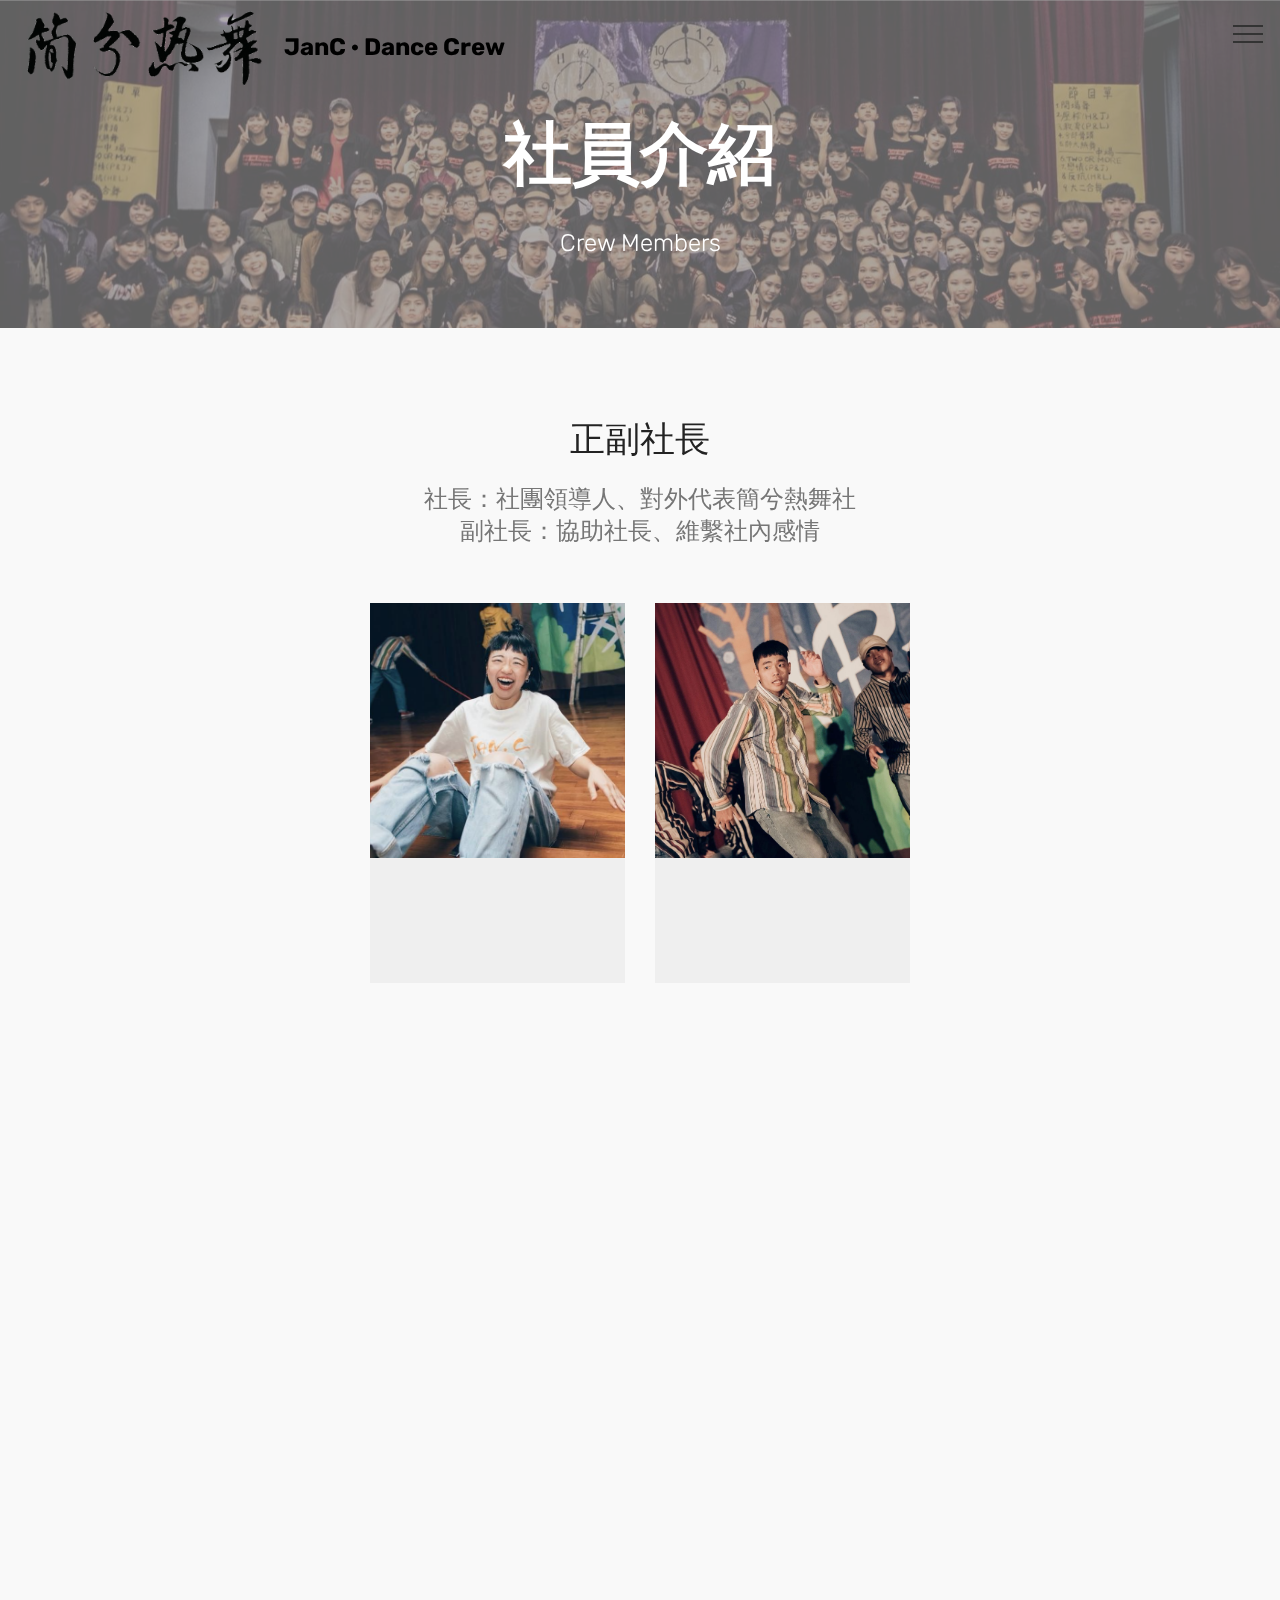
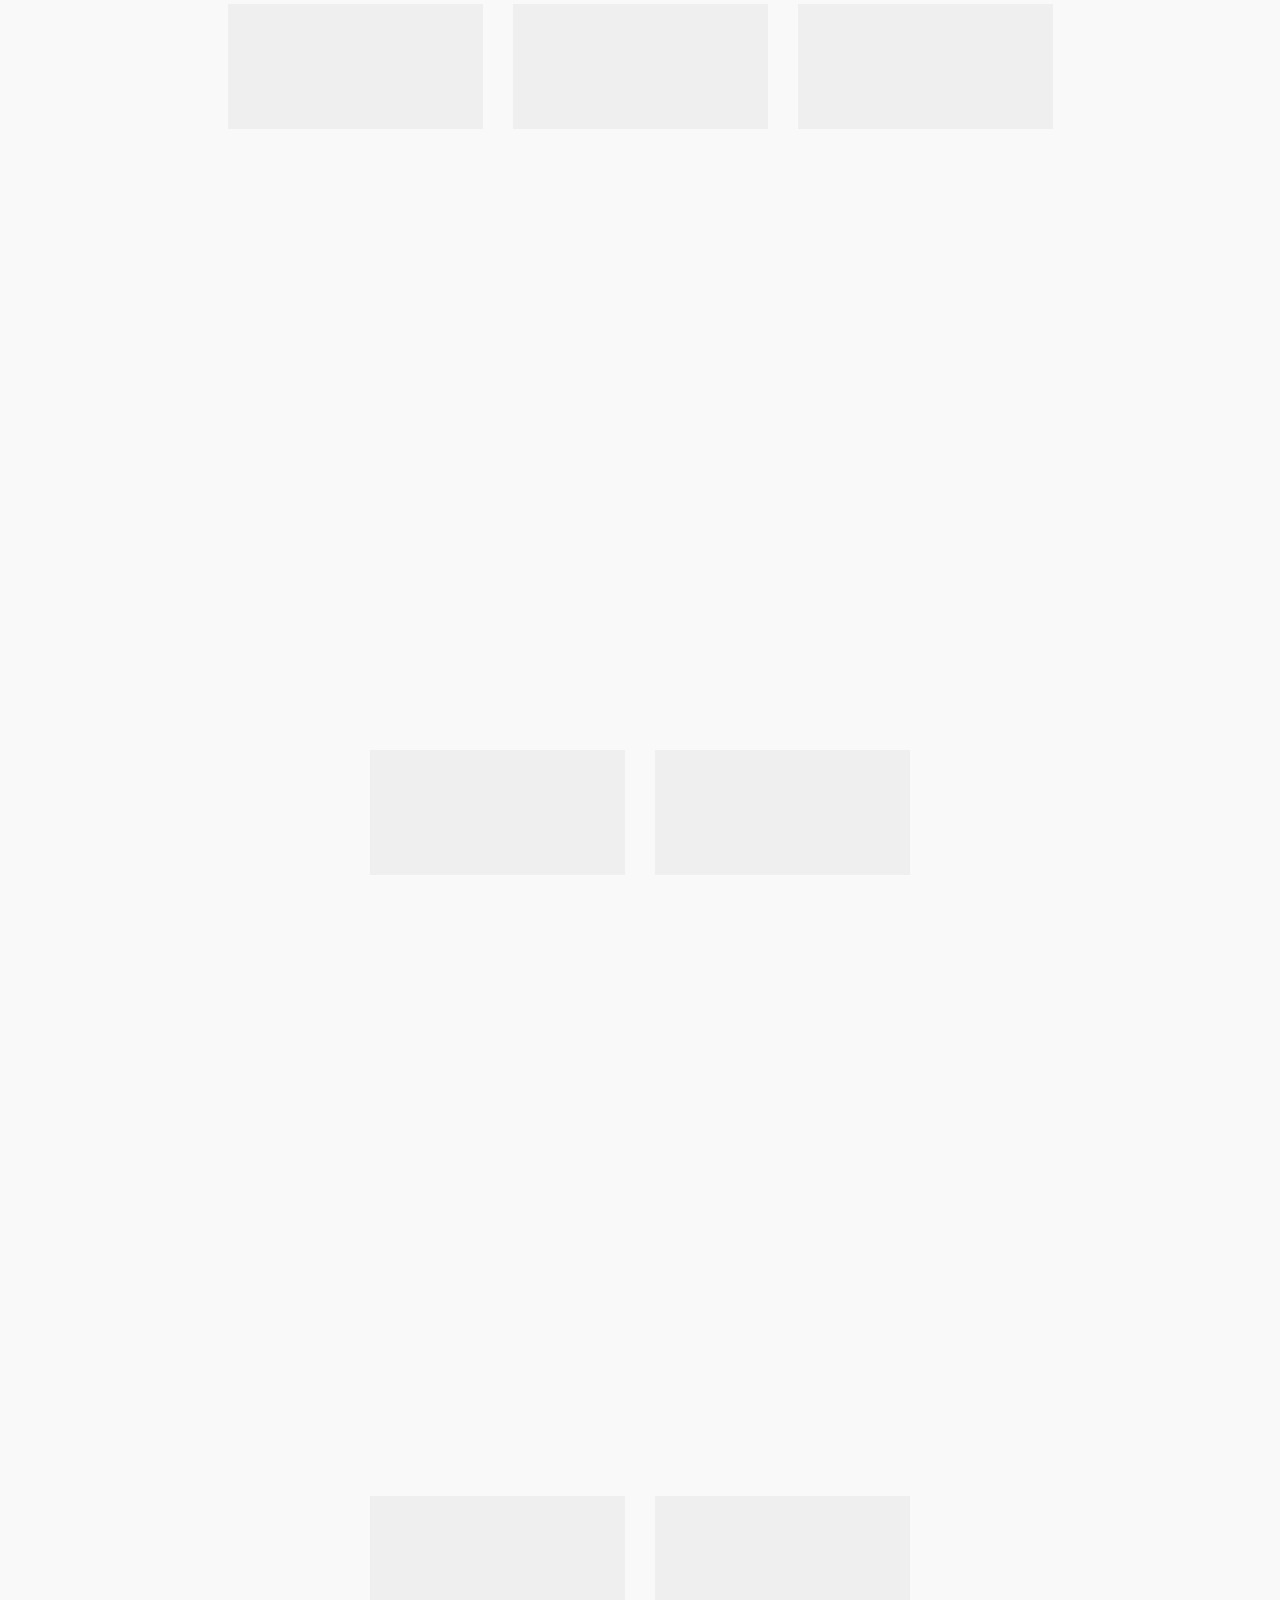
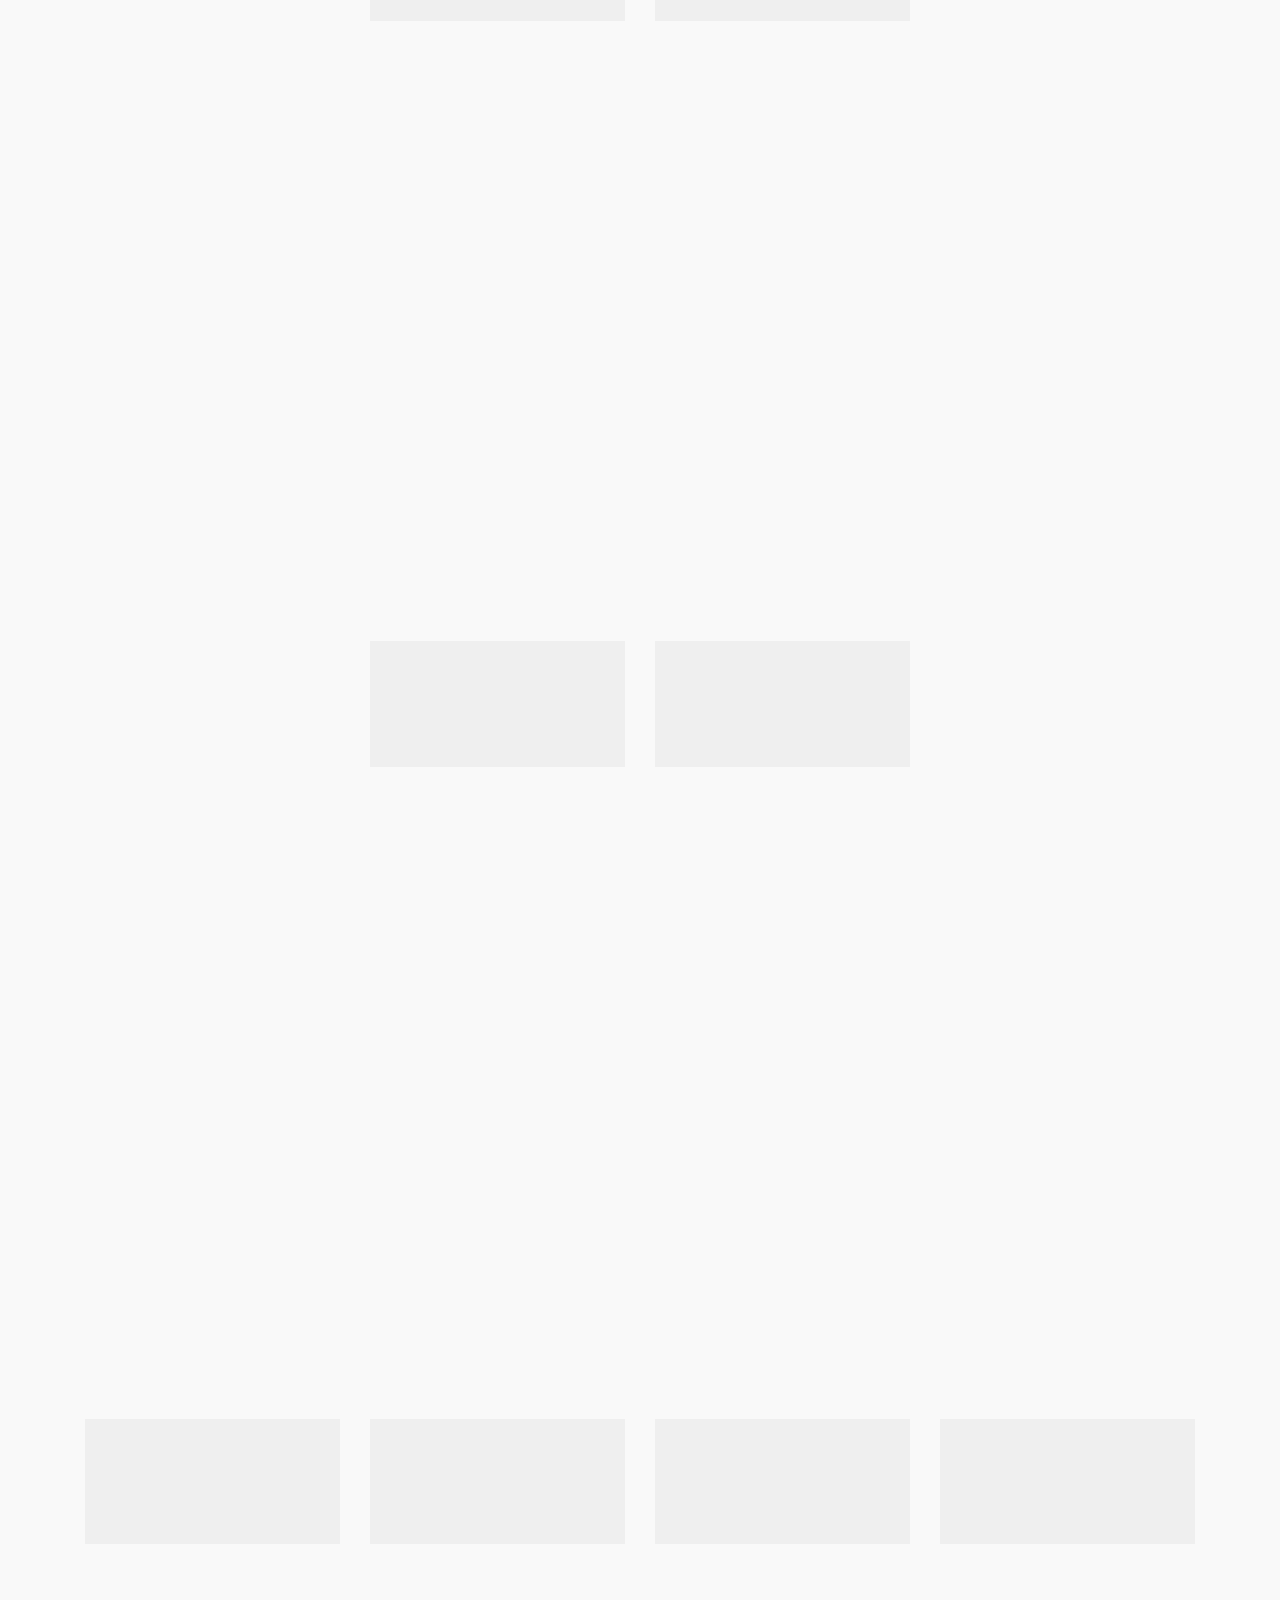
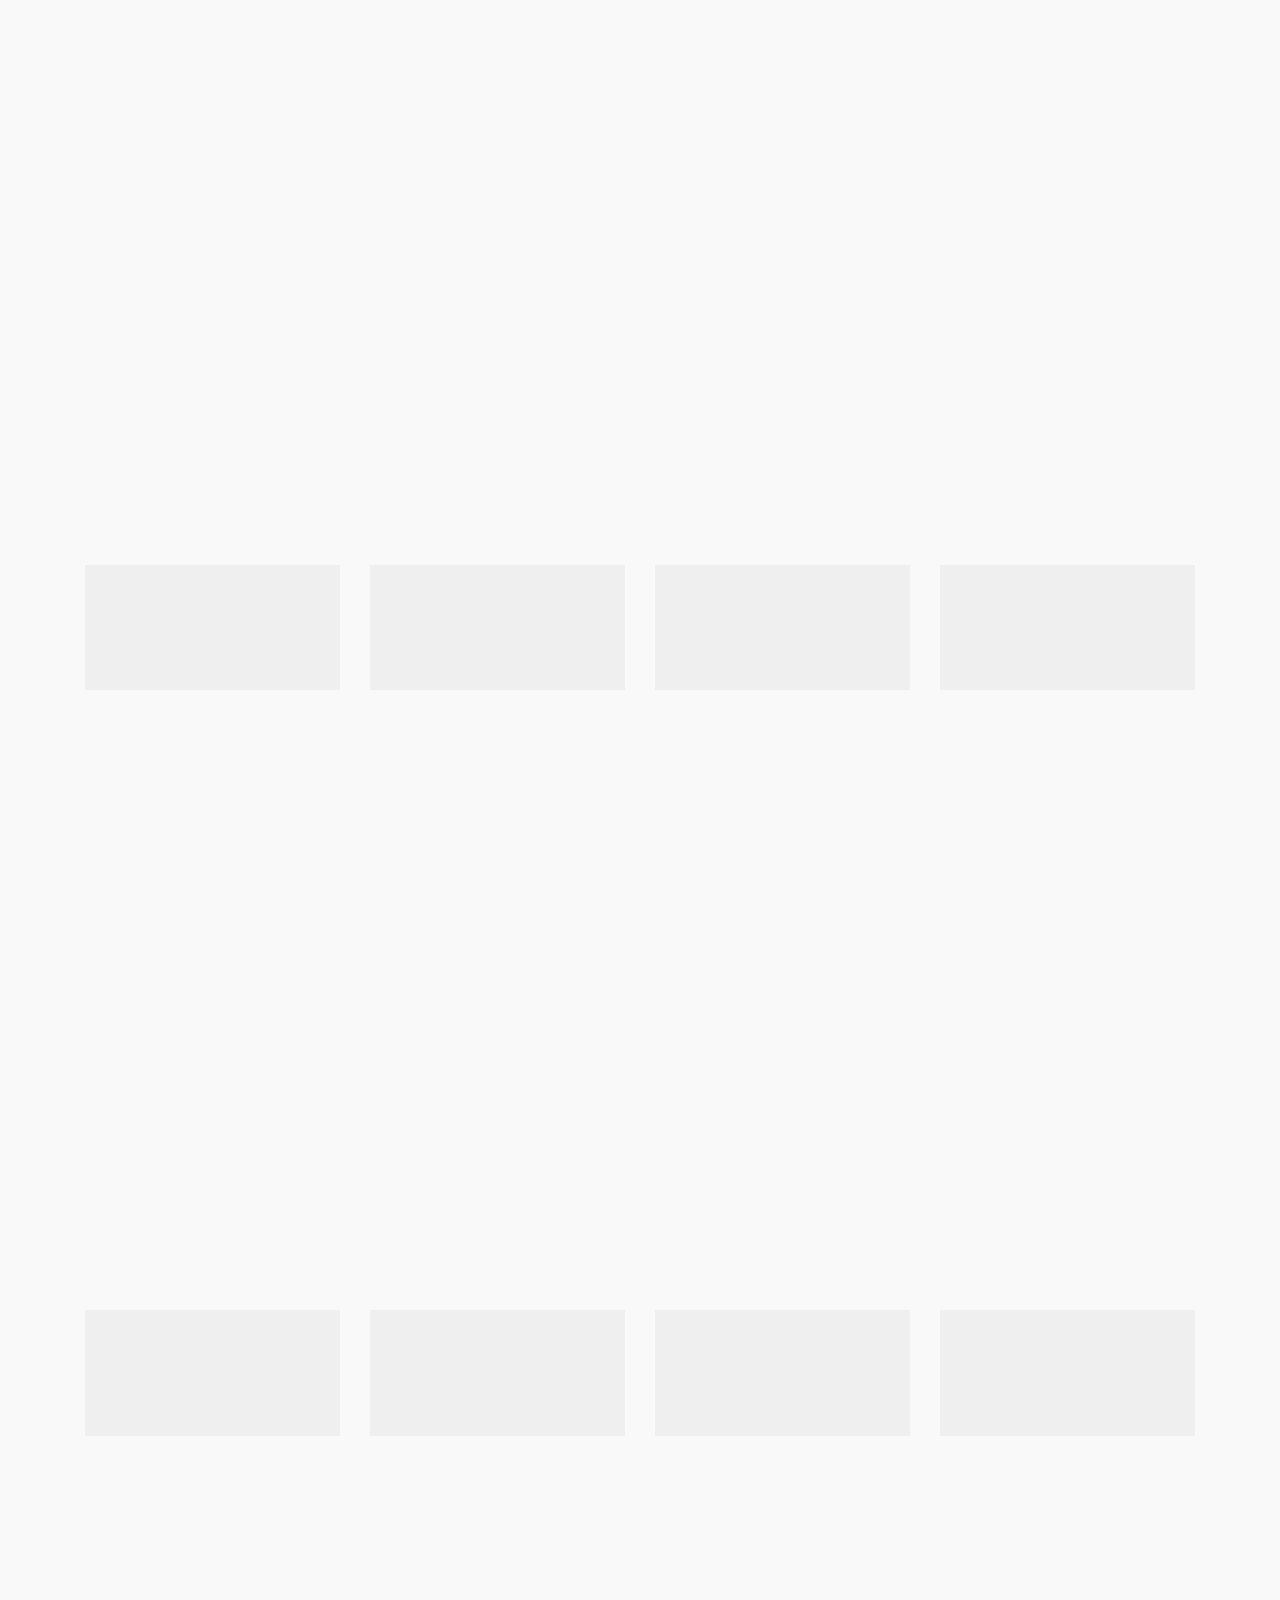
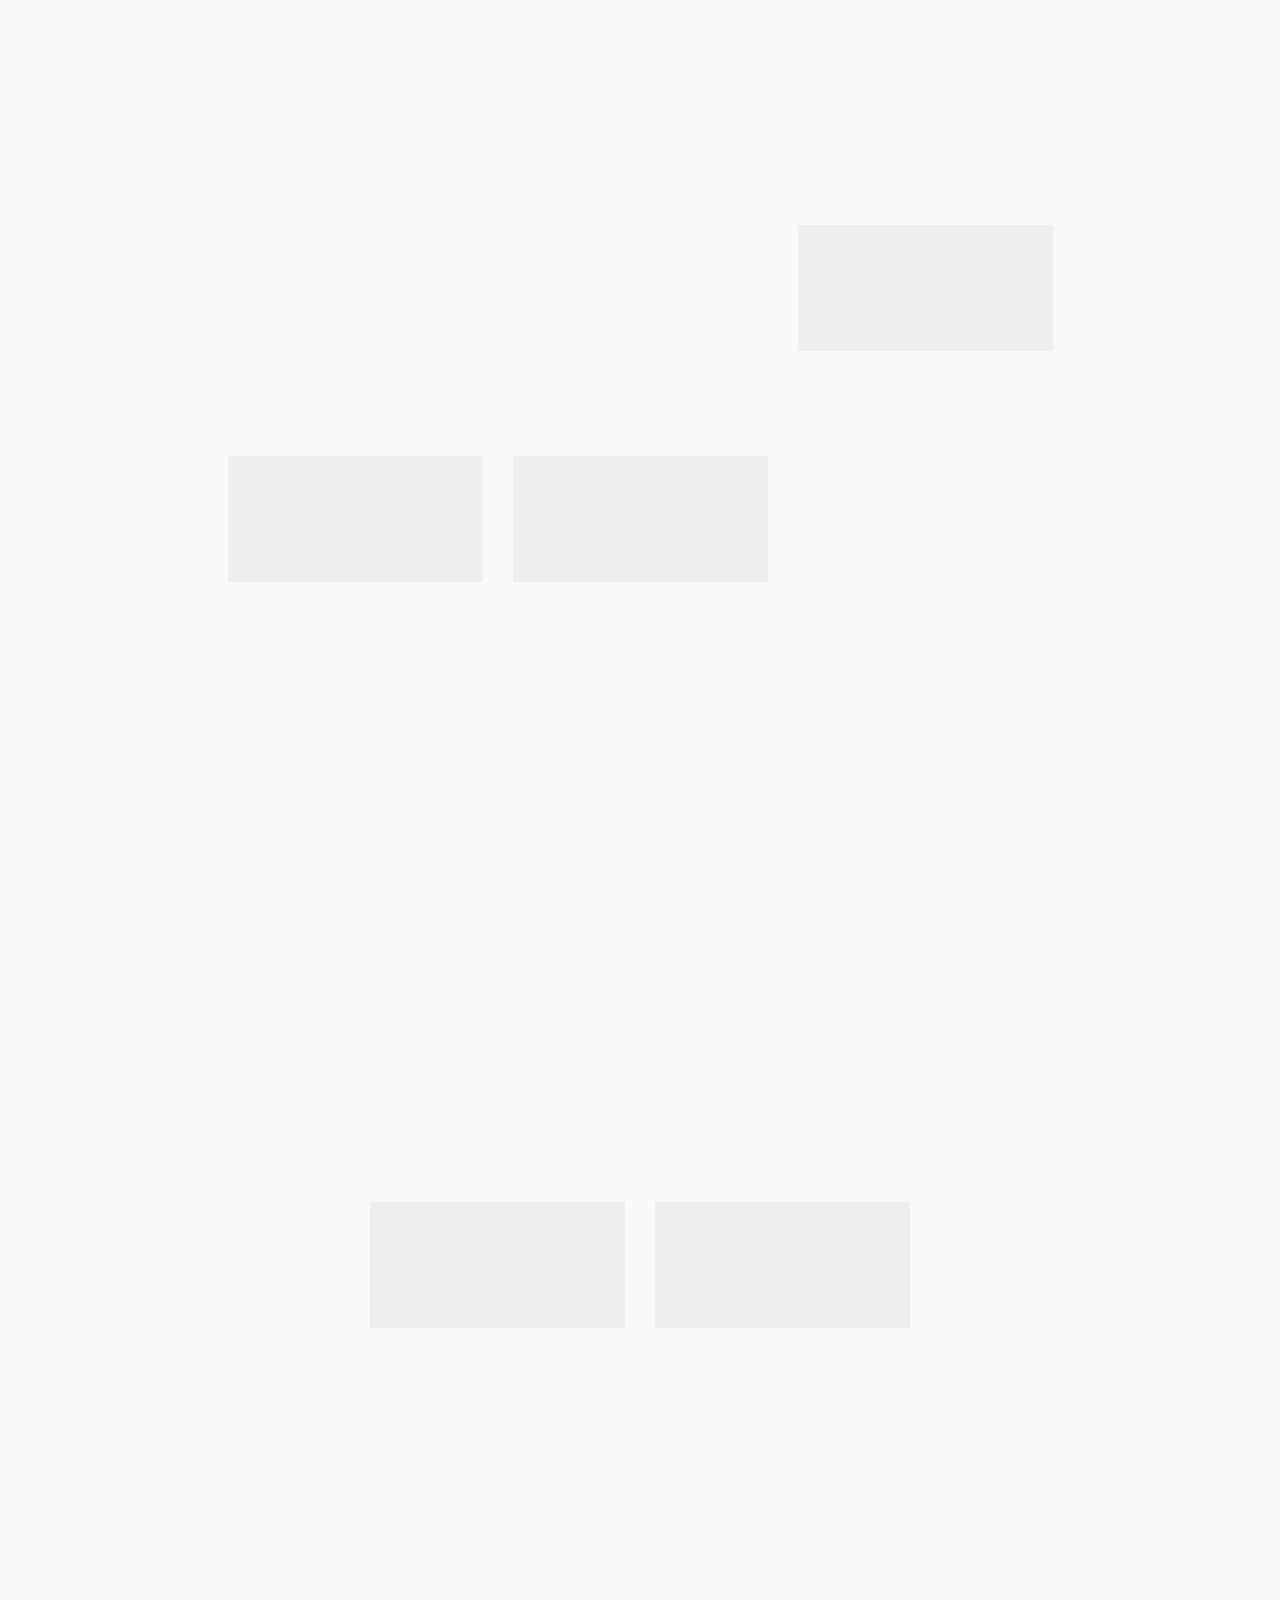
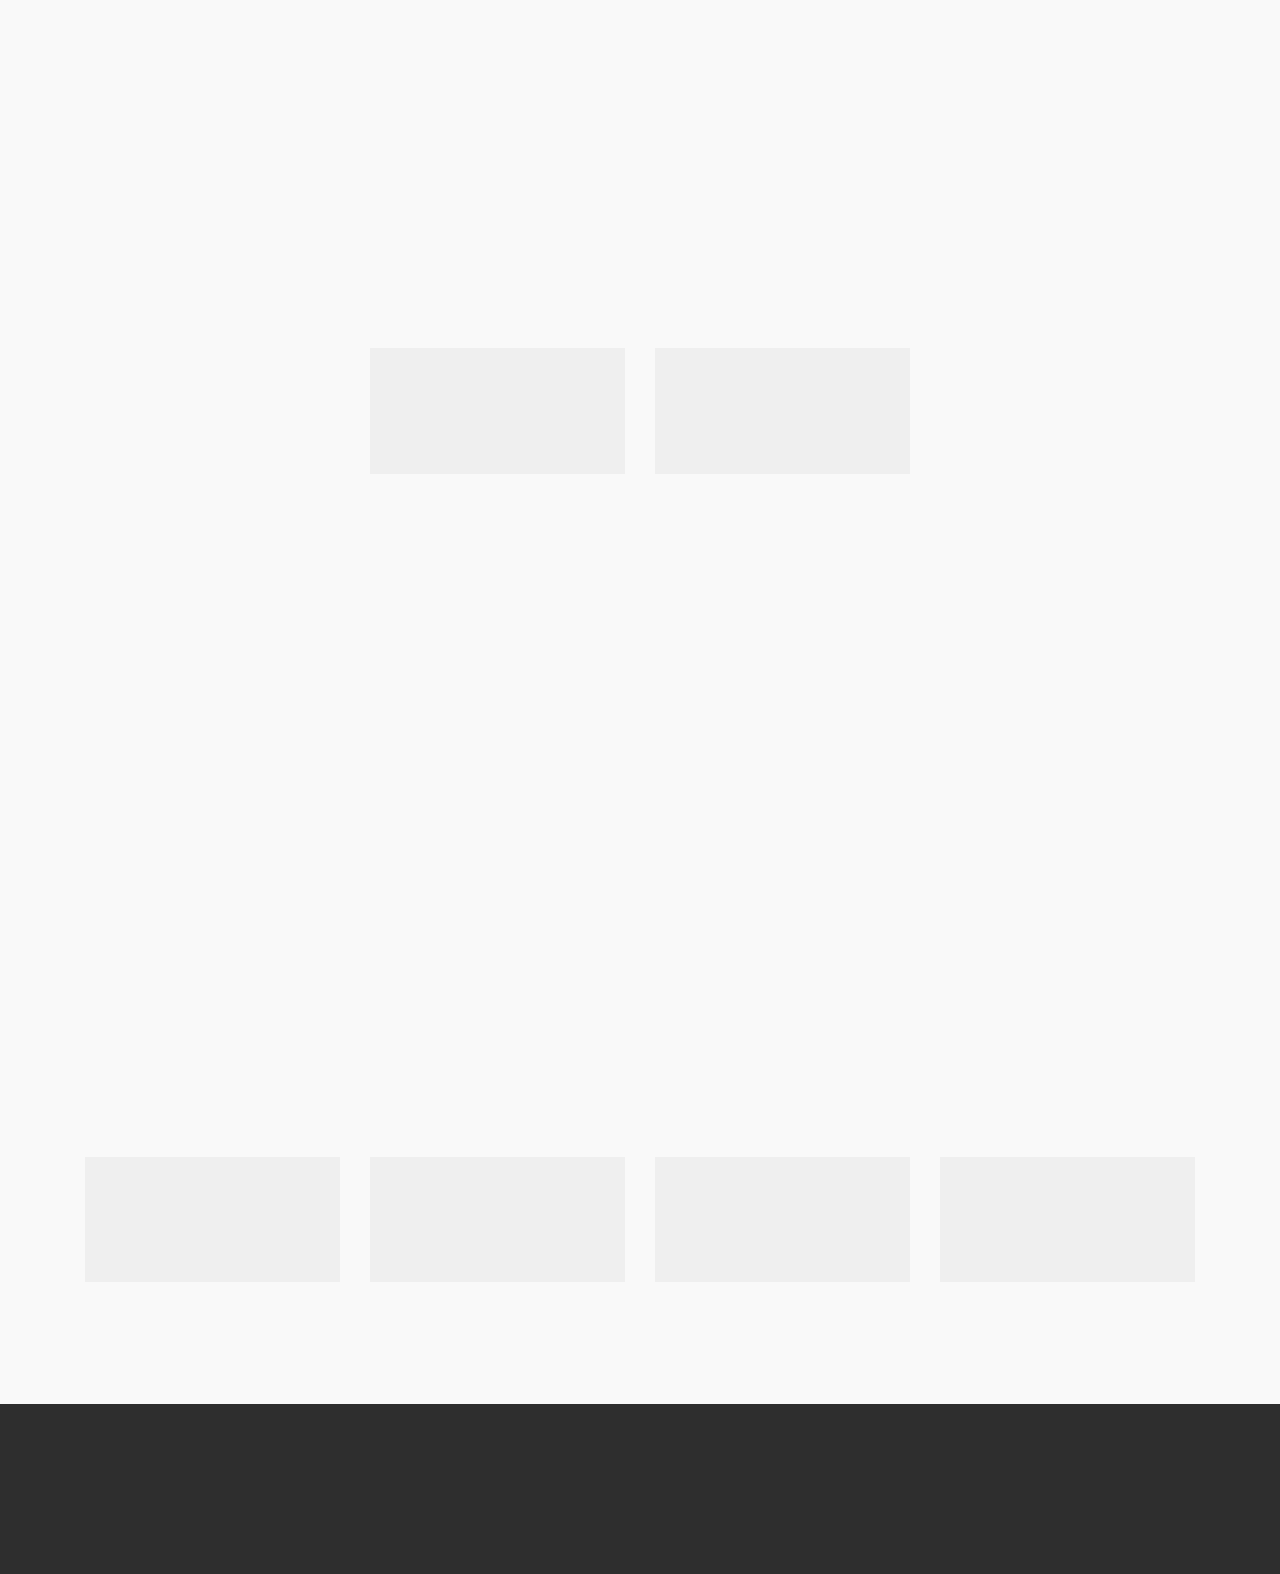
==== members.html @ eeb67216 "first commit" ====
<!DOCTYPE html>
<html >
<head>
  <!-- Site made with Mobirise Website Builder v4.5.4, https://mobirise.com -->
  <meta charset="UTF-8">
  <meta http-equiv="X-UA-Compatible" content="IE=edge">
  <meta name="generator" content="Mobirise v4.5.4, mobirise.com">
  <meta name="viewport" content="width=device-width, initial-scale=1, minimum-scale=1">
  <link rel="shortcut icon" href="assets/images/logo-640x201.png" type="image/x-icon">
  <meta name="description" content="Web Site Generator Description">
  <title>crew-members</title>
  <link rel="stylesheet" href="assets/web/assets/mobirise-icons/mobirise-icons.css">
  <link rel="stylesheet" href="assets/tether/tether.min.css">
  <link rel="stylesheet" href="assets/bootstrap/css/bootstrap.min.css">
  <link rel="stylesheet" href="assets/bootstrap/css/bootstrap-grid.min.css">
  <link rel="stylesheet" href="assets/bootstrap/css/bootstrap-reboot.min.css">
  <link rel="stylesheet" href="assets/socicon/css/styles.css">
  <link rel="stylesheet" href="assets/animatecss/animate.min.css">
  <link rel="stylesheet" href="assets/dropdown/css/style.css">
  <link rel="stylesheet" href="assets/theme/css/style.css">
  <link rel="stylesheet" href="assets/mobirise/css/mbr-additional.css" type="text/css">
  
  
  
</head>
<body>
<section class="menu cid-qGTOHb4MXZ" once="menu" id="menu2-1p">

    

    <nav class="navbar navbar-expand beta-menu navbar-dropdown align-items-center navbar-fixed-top collapsed bg-color transparent">
        <button class="navbar-toggler navbar-toggler-right" type="button" data-toggle="collapse" data-target="#navbarSupportedContent" aria-controls="navbarSupportedContent" aria-expanded="false" aria-label="Toggle navigation">
            <div class="hamburger">
                <span></span>
                <span></span>
                <span></span>
                <span></span>
            </div>
        </button>
        <div class="menu-logo">
            <div class="navbar-brand">
                <span class="navbar-logo">
                    <a href="index.html">
                        <img src="assets/images/logo-640x20122.png" alt="Mobirise" title="" style="height: 5rem;">
                    </a>
                </span>
                <span class="navbar-caption-wrap"><a class="navbar-caption text-black display-5" href="index.html">
                        JanC · Dance Crew
                    </a></span>
            </div>
        </div>
        <div class="collapse navbar-collapse" id="navbarSupportedContent">
            <ul class="navbar-nav nav-dropdown nav-right" data-app-modern-menu="true"><li class="nav-item">
                    <a class="nav-link link text-black display-4" href="page1.html#features16-19">正副社長</a>
                </li>
                <li class="nav-item">
                    <a class="nav-link link text-black display-4" href="page1.html#features16-1b">
                        HIPHOP教學</a>
                </li><li class="nav-item"><a class="nav-link link text-black display-4" href="page1.html#features16-1c">LOCKING教學</a></li><li class="nav-item"><a class="nav-link link text-black display-4" href="page1.html#features16-1d">
                        JAZZ教學</a></li><li class="nav-item"><a class="nav-link link text-black display-4" href="page1.html#features16-1e">
                        POPPING教學</a></li><li class="nav-item"><a class="nav-link link text-black display-4" href="page1.html#features16-1f">
                        公關組</a></li><li class="nav-item"><a class="nav-link link text-black display-4" href="page1.html#features16-1g">
                        文書組</a></li><li class="nav-item"><a class="nav-link link text-black display-4" href="page1.html#features16-1h">多媒體組</a></li><li class="nav-item"><a class="nav-link link text-black display-4" href="page1.html#features16-1i">
                        活動組</a></li><li class="nav-item"><a class="nav-link link text-black display-4" href="page1.html#features16-1j">
                        器材組</a></li><li class="nav-item"><a class="nav-link link text-black display-4" href="page1.html#features16-1k">
                        總務組</a></li><li class="nav-item"><a class="nav-link link text-black display-4" href="page1.html#features16-1l">
                        美宣組</a></li></ul>
            
        </div>
    </nav>
</section>

<section class="engine"><a href="https://mobirise.co/f">bootstrap builder</a></section><section class="mbr-section content5 cid-qGTPQHGMiy mbr-parallax-background" id="content5-1q">

    

    <div class="mbr-overlay" style="opacity: 0.7; background-color: rgb(138, 138, 138);">
    </div>

    <div class="container">
        <div class="media-container-row">
            <div class="title col-12 col-md-8">
                <h2 class="align-center mbr-bold mbr-white pb-3 mbr-fonts-style display-1"><p>
                    社員介紹</p></h2>
                <h3 class="mbr-section-subtitle align-center mbr-light mbr-white pb-3 mbr-fonts-style display-5">Crew Members</h3>
                
                
            </div>
        </div>
    </div>
</section>

<section class="features16 cid-qGTwTOI2w2" id="features16-19">
    
    
    
    <div class="container align-center">
        <h2 class="pb-3 mbr-fonts-style mbr-section-title display-2">正副社長</h2>
        <h3 class="pb-5 mbr-section-subtitle mbr-fonts-style mbr-light display-5">
            社長：社團領導人、對外代表簡兮熱舞社<div>副社長：協助社長、維繫<span style="font-size: 1.5rem;">社內感情</span></div></h3>
        <div class="row media-row">
            
        <div class="team-item col-lg-3 col-md-6">
                <div class="item-image">
                    <img src="assets/images/1-2-960x558.jpg" alt="" title="">
                </div>
                <div class="item-caption py-3">
                    <div class="item-name px-2">
                        <p class="mbr-fonts-style display-5">尚郁庭</p>
                    </div>
                    <div class="item-role px-2">
                        <p>社長</p>
                    </div>
                    <div class="item-social pt-2">
                        <a href="https://www.facebook.com/profile.php?id=100002368575394" target="_blank">
                            <span class="p-1 mbr-iconfont mbr-iconfont-social socicon-facebook socicon"></span>
                        </a>
                        <a href="https://www.instagram.com/tiffanyupupup/" target="_blank">
                            <span class="p-1 mbr-iconfont mbr-iconfont-social socicon-instagram socicon"></span>
                        </a>
                        <a href="https://plus.google.com/u/0/+Mobirise" target="_blank">
                            
                        </a>
                        <a href="https://www.linkedin.com/in/mobirise" target="_blank">
                            
                        </a>
                        <a href="https://www.instagram.com/mobirise/" target="_blank">
                            
                        </a>
                        <a href="https://www.youtube.com/channel/UCt_tncVAetpK5JeM8L-8jyw" target="_blank">    
                            
                        </a>
                    </div>
                </div>
            </div><div class="team-item col-lg-3 col-md-6">
                <div class="item-image">
                    <img src="assets/images/1-2-2048x1367.jpg" alt="" title="">
                </div>
                <div class="item-caption py-3">
                    <div class="item-name px-2">
                        <p class="mbr-fonts-style display-5">顏辰翰</p>
                    </div>
                    <div class="item-role px-2">
                        <p>副社長</p>
                    </div>
                    <div class="item-social pt-2">
                        <a href="https://www.facebook.com/chenhan.yan" target="_blank">
                            <span class="p-1 mbr-iconfont mbr-iconfont-social socicon-facebook socicon"></span>
                        </a>
                        <a href="https://www.instagram.com/hank0423/" target="_blank">
                            <span class="p-1 mbr-iconfont mbr-iconfont-social socicon-instagram socicon"></span>
                        </a>
                        <a href="https://plus.google.com/u/0/+Mobirise" target="_blank">
                            
                        </a>
                        <a href="https://www.linkedin.com/in/mobirise" target="_blank">
                            
                        </a>
                        <a href="https://www.instagram.com/mobirise/" target="_blank">
                            
                        </a>
                        <a href="https://www.youtube.com/channel/UCt_tncVAetpK5JeM8L-8jyw" target="_blank">    
                            
                        </a>
                    </div>
                </div>
            </div></div>    
    </div>
</section>

<section class="features16 cid-qGTAij9b5R" id="features16-1b">
    
    
    
    <div class="container align-center">
        <h2 class="pb-3 mbr-fonts-style mbr-section-title display-2">HIPHOP教學</h2>
        <h3 class="pb-5 mbr-section-subtitle mbr-fonts-style mbr-light display-5">
            舞蹈教學、經驗分享、<span style="font-size: 1.5rem;">編舞雕舞、</span><span style="font-size: 1.5rem;">聯繫老師、</span><span style="font-size: 1.5rem;">各種疑難雜症</span></h3>
        <div class="row media-row">
            
        <div class="team-item col-lg-3 col-md-6">
                <div class="item-image">
                    <img src="assets/images/2-1-1-1108x1478.jpg" alt="" title="">
                </div>
                <div class="item-caption py-3">
                    <div class="item-name px-2">
                        <p class="mbr-fonts-style display-5">
                           李欣航</p>
                    </div>
                    <div class="item-role px-2">
                        <p>HIPHOP正教</p>
                    </div>
                    <div class="item-social pt-2">
                        <a href="https://www.facebook.com/hanghang.lee.7" target="_blank">
                            <span class="p-1 mbr-iconfont mbr-iconfont-social socicon-facebook socicon"></span>
                        </a>
                        <a href="https://www.instagram.com/hanghang_lee/" target="_blank">
                            <span class="p-1 mbr-iconfont mbr-iconfont-social socicon-instagram socicon"></span>
                        </a>
                        <a href="https://plus.google.com/u/0/+Mobirise" target="_blank">
                            
                        </a>
                        <a href="https://www.linkedin.com/in/mobirise" target="_blank">
                            
                        </a>
                        <a href="https://www.instagram.com/mobirise/" target="_blank">
                            
                        </a>
                        <a href="https://www.youtube.com/channel/UCt_tncVAetpK5JeM8L-8jyw" target="_blank">    
                            
                        </a>
                    </div>
                </div>
            </div><div class="team-item col-lg-3 col-md-6">
                <div class="item-image">
                    <img src="assets/images/2-1-2-960x1280.jpg" alt="" title="">
                </div>
                <div class="item-caption py-3">
                    <div class="item-name px-2">
                        <p class="mbr-fonts-style display-5">
                           陳怡瑾</p>
                    </div>
                    <div class="item-role px-2">
                        <p>HIPHOP副教</p>
                    </div>
                    <div class="item-social pt-2">
                        <a href="members.html#features16-1b">
                            <span class="p-1 mbr-iconfont mbr-iconfont-social socicon-facebook socicon"></span>
                        </a>
                        <a href="members.html#features16-1b">
                            <span class="p-1 mbr-iconfont mbr-iconfont-social socicon-instagram socicon"></span>
                        </a>
                        <a href="https://plus.google.com/u/0/+Mobirise" target="_blank">
                            
                        </a>
                        <a href="https://www.linkedin.com/in/mobirise" target="_blank">
                            
                        </a>
                        <a href="https://www.instagram.com/mobirise/" target="_blank">
                            
                        </a>
                        <a href="https://www.youtube.com/channel/UCt_tncVAetpK5JeM8L-8jyw" target="_blank">    
                            
                        </a>
                    </div>
                </div>
            </div><div class="team-item col-lg-3 col-md-6">
                <div class="item-image">
                    <img src="assets/images/2-1-3-720x960.jpg" alt="" title="">
                </div>
                <div class="item-caption py-3">
                    <div class="item-name px-2">
                        <p class="mbr-fonts-style display-5">
                           傅紫恩</p>
                    </div>
                    <div class="item-role px-2">
                        <p>HIPHOP副教</p>
                    </div>
                    <div class="item-social pt-2">
                        <a href="https://www.facebook.com/amyfu123" target="_blank">
                            <span class="p-1 mbr-iconfont mbr-iconfont-social socicon-facebook socicon"></span>
                        </a>
                        <a href="https://www.instagram.com/jane_fu_/" target="_blank">
                            <span class="p-1 mbr-iconfont mbr-iconfont-social socicon-instagram socicon"></span>
                        </a>
                        <a href="https://plus.google.com/u/0/+Mobirise" target="_blank">
                            
                        </a>
                        <a href="https://www.linkedin.com/in/mobirise" target="_blank">
                            
                        </a>
                        <a href="https://www.instagram.com/mobirise/" target="_blank">
                            
                        </a>
                        <a href="https://www.youtube.com/channel/UCt_tncVAetpK5JeM8L-8jyw" target="_blank">    
                            
                        </a>
                    </div>
                </div>
            </div></div>    
    </div>
</section>

<section class="features16 cid-qGTAjbDcwn" id="features16-1c">
    
    
    
    <div class="container align-center">
        <h2 class="pb-3 mbr-fonts-style mbr-section-title display-2">
            LOCKING教學</h2>
        <h3 class="pb-5 mbr-section-subtitle mbr-fonts-style mbr-light display-5">
            舞蹈教學、經驗分享、編舞雕舞、聯繫老師、各種疑難雜症
        </h3>
        <div class="row media-row">
            
        <div class="team-item col-lg-3 col-md-6">
                <div class="item-image">
                    <img src="assets/images/2-3-1-960x1280.jpg" alt="" title="">
                </div>
                <div class="item-caption py-3">
                    <div class="item-name px-2">
                        <p class="mbr-fonts-style display-5">
                           涂家瑋</p>
                    </div>
                    <div class="item-role px-2">
                        <p>LOCKING正教</p>
                    </div>
                    <div class="item-social pt-2">
                        <a href="https://www.facebook.com/profile.php?id=100000381018410" target="_blank">
                            <span class="p-1 mbr-iconfont mbr-iconfont-social socicon-facebook socicon"></span>
                        </a>
                        <a href="members.html#features16-1c">
                            <span class="p-1 mbr-iconfont mbr-iconfont-social socicon-instagram socicon"></span>
                        </a>
                        <a href="https://plus.google.com/u/0/+Mobirise" target="_blank">
                            
                        </a>
                        <a href="https://www.linkedin.com/in/mobirise" target="_blank">
                            
                        </a>
                        <a href="https://www.instagram.com/mobirise/" target="_blank">
                            
                        </a>
                        <a href="https://www.youtube.com/channel/UCt_tncVAetpK5JeM8L-8jyw" target="_blank">    
                            
                        </a>
                    </div>
                </div>
            </div><div class="team-item col-lg-3 col-md-6">
                <div class="item-image">
                    <img src="assets/images/2-3-2-1440x956.jpg" alt="" title="">
                </div>
                <div class="item-caption py-3">
                    <div class="item-name px-2">
                        <p class="mbr-fonts-style display-5">
                           沈筑筠</p>
                    </div>
                    <div class="item-role px-2">
                        <p>LOCKING副教</p>
                    </div>
                    <div class="item-social pt-2">
                        <a href="members.html#features16-1c">
                            <span class="p-1 mbr-iconfont mbr-iconfont-social socicon-facebook socicon"></span>
                        </a>
                        <a href="members.html#features16-1c">
                            <span class="p-1 mbr-iconfont mbr-iconfont-social socicon-instagram socicon"></span>
                        </a>
                        <a href="https://plus.google.com/u/0/+Mobirise" target="_blank">
                            
                        </a>
                        <a href="https://www.linkedin.com/in/mobirise" target="_blank">
                            
                        </a>
                        <a href="https://www.instagram.com/mobirise/" target="_blank">
                            
                        </a>
                        <a href="https://www.youtube.com/channel/UCt_tncVAetpK5JeM8L-8jyw" target="_blank">    
                            
                        </a>
                    </div>
                </div>
            </div></div>    
    </div>
</section>

<section class="features16 cid-qGTAjBkRUm" id="features16-1d">
    
    
    
    <div class="container align-center">
        <h2 class="pb-3 mbr-fonts-style mbr-section-title display-2">
            JAZZ教學</h2>
        <h3 class="pb-5 mbr-section-subtitle mbr-fonts-style mbr-light display-5">
            舞蹈教學、經驗分享、編舞雕舞、聯繫老師、各種疑難雜症
        </h3>
        <div class="row media-row">
            
        <div class="team-item col-lg-3 col-md-6">
                <div class="item-image">
                    <img src="assets/images/2-2-1-1440x961.jpg" alt="" title="">
                </div>
                <div class="item-caption py-3">
                    <div class="item-name px-2">
                        <p class="mbr-fonts-style display-5">
                           王莉媁</p>
                    </div>
                    <div class="item-role px-2">
                        <p>JAZZ正教</p>
                    </div>
                    <div class="item-social pt-2">
                        <a href="https://www.facebook.com/profile.php?id=100002577713560" target="_blank">
                            <span class="p-1 mbr-iconfont mbr-iconfont-social socicon-facebook socicon"></span>
                        </a>
                        <a href="https://www.instagram.com/niweiii/" target="_blank">
                            <span class="p-1 mbr-iconfont mbr-iconfont-social socicon-instagram socicon"></span>
                        </a>
                        <a href="https://plus.google.com/u/0/+Mobirise" target="_blank">
                            
                        </a>
                        <a href="https://www.linkedin.com/in/mobirise" target="_blank">
                            
                        </a>
                        <a href="https://www.instagram.com/mobirise/" target="_blank">
                            
                        </a>
                        <a href="https://www.youtube.com/channel/UCt_tncVAetpK5JeM8L-8jyw" target="_blank">    
                            
                        </a>
                    </div>
                </div>
            </div><div class="team-item col-lg-3 col-md-6">
                <div class="item-image">
                    <img src="assets/images/2-2-2-1438x960.jpg" alt="" title="">
                </div>
                <div class="item-caption py-3">
                    <div class="item-name px-2">
                        <p class="mbr-fonts-style display-5">
                           周亞蒨
                        </p>
                    </div>
                    <div class="item-role px-2">
                        <p>JAZZ副教</p>
                    </div>
                    <div class="item-social pt-2">
                        <a href="https://www.facebook.com/profile.php?id=100002105246250" target="_blank">
                            <span class="p-1 mbr-iconfont mbr-iconfont-social socicon-facebook socicon"></span>
                        </a>
                        <a href="https://www.instagram.com/aero17_sophie/" target="_blank">
                            <span class="p-1 mbr-iconfont mbr-iconfont-social socicon-instagram socicon"></span>
                        </a>
                        <a href="https://plus.google.com/u/0/+Mobirise" target="_blank">
                            
                        </a>
                        <a href="https://www.linkedin.com/in/mobirise" target="_blank">
                            
                        </a>
                        <a href="https://www.instagram.com/mobirise/" target="_blank">
                            
                        </a>
                        <a href="https://www.youtube.com/channel/UCt_tncVAetpK5JeM8L-8jyw" target="_blank">    
                            
                        </a>
                    </div>
                </div>
            </div></div>    
    </div>
</section>

<section class="features16 cid-qGTAjWE9Fa" id="features16-1e">
    
    
    
    <div class="container align-center">
        <h2 class="pb-3 mbr-fonts-style mbr-section-title display-2">
            POPPING教學
        </h2>
        <h3 class="pb-5 mbr-section-subtitle mbr-fonts-style mbr-light display-5">
            舞蹈教學、經驗分享、編舞雕舞、聯繫老師、各種疑難雜症
        </h3>
        <div class="row media-row">
            
        <div class="team-item col-lg-3 col-md-6">
                <div class="item-image">
                    <img src="assets/images/2-4-1-640x640.jpg" alt="" title="">
                </div>
                <div class="item-caption py-3">
                    <div class="item-name px-2">
                        <p class="mbr-fonts-style display-5">
                           陳恩儀
                        </p>
                    </div>
                    <div class="item-role px-2">
                        <p>POPPING正教</p>
                    </div>
                    <div class="item-social pt-2">
                        <a href="https://www.facebook.com/profile.php?id=100000544791345" target="_blank">
                            <span class="p-1 mbr-iconfont mbr-iconfont-social socicon-facebook socicon"></span>
                        </a>
                        <a href="https://www.instagram.com/n1_chen/" target="_blank">
                            <span class="p-1 mbr-iconfont mbr-iconfont-social socicon-instagram socicon"></span>
                        </a>
                        <a href="https://plus.google.com/u/0/+Mobirise" target="_blank">
                            
                        </a>
                        <a href="https://www.linkedin.com/in/mobirise" target="_blank">
                            
                        </a>
                        <a href="https://www.instagram.com/mobirise/" target="_blank">
                            
                        </a>
                        <a href="https://www.youtube.com/channel/UCt_tncVAetpK5JeM8L-8jyw" target="_blank">    
                            
                        </a>
                    </div>
                </div>
            </div><div class="team-item col-lg-3 col-md-6">
                <div class="item-image">
                    <img src="assets/images/2-4-2-1108x1478.jpg" alt="" title="">
                </div>
                <div class="item-caption py-3">
                    <div class="item-name px-2">
                        <p class="mbr-fonts-style display-5">
                           莊詠鈞
                        </p>
                    </div>
                    <div class="item-role px-2">
                        <p>POPPING副教</p>
                    </div>
                    <div class="item-social pt-2">
                        <a href="https://www.facebook.com/yongjun.chuang" target="_blank">
                            <span class="p-1 mbr-iconfont mbr-iconfont-social socicon-facebook socicon"></span>
                        </a>
                        <a href="https://www.instagram.com/teddyattack/" target="_blank">
                            <span class="p-1 mbr-iconfont mbr-iconfont-social socicon-instagram socicon"></span>
                        </a>
                        <a href="https://plus.google.com/u/0/+Mobirise" target="_blank">
                            
                        </a>
                        <a href="https://www.linkedin.com/in/mobirise" target="_blank">
                            
                        </a>
                        <a href="https://www.instagram.com/mobirise/" target="_blank">
                            
                        </a>
                        <a href="https://www.youtube.com/channel/UCt_tncVAetpK5JeM8L-8jyw" target="_blank">    
                            
                        </a>
                    </div>
                </div>
            </div></div>    
    </div>
</section>

<section class="features16 cid-qGTAklCsrU" id="features16-1f">
    
    
    
    <div class="container align-center">
        <h2 class="pb-3 mbr-fonts-style mbr-section-title display-2">
            公關組</h2>
        <h3 class="pb-5 mbr-section-subtitle mbr-fonts-style mbr-light display-5">
            與友校舞社建立良好情誼（事務接洽聯繫、<span style="font-size: 1.5rem;">交換行事曆、</span><span style="font-size: 1.5rem;">表演邀請）</span><div>活動宣傳<span style="font-size: 1.5rem;">（人肉宣傳、快閃、</span><span style="font-size: 1.5rem;">發送邀請卡）、</span><span style="font-size: 1.5rem;">拉贊企劃、</span><span style="font-size: 1.5rem;">倒數照</span></div></h3>
        <div class="row media-row">
            
        <div class="team-item col-lg-3 col-md-6">
                <div class="item-image">
                    <img src="assets/images/image16-539x960.jpg" alt="" title="">
                </div>
                <div class="item-caption py-3">
                    <div class="item-name px-2">
                        <p class="mbr-fonts-style display-5">
                           張冠云
                        </p>
                    </div>
                    <div class="item-role px-2">
                        <p>公關長</p>
                    </div>
                    <div class="item-social pt-2">
                        <a href="https://www.facebook.com/profile.php?id=100000286608412&ref=br_rs" target="_blank">
                            <span class="p-1 mbr-iconfont mbr-iconfont-social socicon-facebook socicon"></span>
                        </a>
                        <a href="https://www.facebook.com/pages/Mobirise/1616226671953247" target="_blank">
                            
                        </a>
                        <a href="https://plus.google.com/u/0/+Mobirise" target="_blank">
                            
                        </a>
                        <a href="https://www.linkedin.com/in/mobirise" target="_blank">
                            
                        </a>
                        <a href="https://www.instagram.com/mobirise/" target="_blank">
                            
                        </a>
                        <a href="https://www.youtube.com/channel/UCt_tncVAetpK5JeM8L-8jyw" target="_blank">    
                            
                        </a>
                    </div>
                </div>
            </div><div class="team-item col-lg-3 col-md-6">
                <div class="item-image">
                    <img src="assets/images/image17-1108x1478.jpg" alt="" title="">
                </div>
                <div class="item-caption py-3">
                    <div class="item-name px-2">
                        <p class="mbr-fonts-style display-5">
                           高亞甄
                        </p>
                    </div>
                    <div class="item-role px-2">
                        <p>公關</p>
                    </div>
                    <div class="item-social pt-2">
                        <a href="https://www.facebook.com/profile.php?id=100002344213270" target="_blank">
                            <span class="p-1 mbr-iconfont mbr-iconfont-social socicon-facebook socicon"></span>
                        </a>
                        <a href="https://www.facebook.com/pages/Mobirise/1616226671953247" target="_blank">
                            
                        </a>
                        <a href="https://plus.google.com/u/0/+Mobirise" target="_blank">
                            
                        </a>
                        <a href="https://www.linkedin.com/in/mobirise" target="_blank">
                            
                        </a>
                        <a href="https://www.instagram.com/mobirise/" target="_blank">
                            
                        </a>
                        <a href="https://www.youtube.com/channel/UCt_tncVAetpK5JeM8L-8jyw" target="_blank">    
                            
                        </a>
                    </div>
                </div>
            </div><div class="team-item col-lg-3 col-md-6">
                <div class="item-image">
                    <img src="assets/images/image18-970x652.jpg" alt="" title="">
                </div>
                <div class="item-caption py-3">
                    <div class="item-name px-2">
                        <p class="mbr-fonts-style display-5">
                           楊筑鈞
                        </p>
                    </div>
                    <div class="item-role px-2">
                        <p>公關</p>
                    </div>
                    <div class="item-social pt-2">
                        <a href="https://www.facebook.com/profile.php?id=100003304323192&fref=mentions" target="_blank">
                            <span class="p-1 mbr-iconfont mbr-iconfont-social socicon-facebook socicon"></span>
                        </a>
                        <a href="https://www.facebook.com/pages/Mobirise/1616226671953247" target="_blank">
                            
                        </a>
                        <a href="https://plus.google.com/u/0/+Mobirise" target="_blank">
                            
                        </a>
                        <a href="https://www.linkedin.com/in/mobirise" target="_blank">
                            
                        </a>
                        <a href="https://www.instagram.com/mobirise/" target="_blank">
                            
                        </a>
                        <a href="https://www.youtube.com/channel/UCt_tncVAetpK5JeM8L-8jyw" target="_blank">    
                            
                        </a>
                    </div>
                </div>
            </div><div class="team-item col-lg-3 col-md-6">
                <div class="item-image">
                    <img src="assets/images/image19-960x720.jpg" alt="" title="">
                </div>
                <div class="item-caption py-3">
                    <div class="item-name px-2">
                        <p class="mbr-fonts-style display-5">
                           顏宜人
                        </p>
                    </div>
                    <div class="item-role px-2">
                        <p>公關</p>
                    </div>
                    <div class="item-social pt-2">
                        <a href="https://www.facebook.com/yiren870615" target="_blank">
                            <span class="p-1 mbr-iconfont mbr-iconfont-social socicon-facebook socicon"></span>
                        </a>
                        <a href="https://www.facebook.com/pages/Mobirise/1616226671953247" target="_blank">
                            
                        </a>
                        <a href="https://plus.google.com/u/0/+Mobirise" target="_blank">
                            
                        </a>
                        <a href="https://www.linkedin.com/in/mobirise" target="_blank">
                            
                        </a>
                        <a href="https://www.instagram.com/mobirise/" target="_blank">
                            
                        </a>
                        <a href="https://www.youtube.com/channel/UCt_tncVAetpK5JeM8L-8jyw" target="_blank">    
                            
                        </a>
                    </div>
                </div>
            </div></div>    
    </div>
</section>

<section class="features16 cid-qGTAkHepO2" id="features16-1g">
    
    
    
    <div class="container align-center">
        <h2 class="pb-3 mbr-fonts-style mbr-section-title display-2">
            文書組
        </h2>
        <h3 class="pb-5 mbr-section-subtitle mbr-fonts-style mbr-light display-5">
            會議記錄、管理團練社課簽到表、會議簽到表、製作社團評鑑</h3>
        <div class="row media-row">
            
        <div class="team-item col-lg-3 col-md-6">
                <div class="item-image">
                    <img src="assets/images/image20-240x427.jpg" alt="" title="">
                </div>
                <div class="item-caption py-3">
                    <div class="item-name px-2">
                        <p class="mbr-fonts-style display-5">
                           徐妤瑄
                        </p>
                    </div>
                    <div class="item-role px-2">
                        <p>文書長</p>
                    </div>
                    <div class="item-social pt-2">
                        <a href="members.html#features16-1g" target="_blank">
                            <span class="p-1 mbr-iconfont mbr-iconfont-social socicon-facebook socicon"></span>
                        </a>
                        <a href="https://www.facebook.com/pages/Mobirise/1616226671953247" target="_blank">
                            
                        </a>
                        <a href="https://plus.google.com/u/0/+Mobirise" target="_blank">
                            
                        </a>
                        <a href="https://www.linkedin.com/in/mobirise" target="_blank">
                            
                        </a>
                        <a href="https://www.instagram.com/mobirise/" target="_blank">
                            
                        </a>
                        <a href="https://www.youtube.com/channel/UCt_tncVAetpK5JeM8L-8jyw" target="_blank">    
                            
                        </a>
                    </div>
                </div>
            </div><div class="team-item col-lg-3 col-md-6">
                <div class="item-image">
                    <img src="assets/images/image21-720x960.jpg" alt="" title="">
                </div>
                <div class="item-caption py-3">
                    <div class="item-name px-2">
                        <p class="mbr-fonts-style display-5">
                           黃祥晏
                        </p>
                    </div>
                    <div class="item-role px-2">
                        <p>文書</p>
                    </div>
                    <div class="item-social pt-2">
                        <a href="https://www.facebook.com/hsiangyen.huang" target="_blank">
                            <span class="p-1 mbr-iconfont mbr-iconfont-social socicon-facebook socicon"></span>
                        </a>
                        <a href="https://www.facebook.com/pages/Mobirise/1616226671953247" target="_blank">
                            
                        </a>
                        <a href="https://plus.google.com/u/0/+Mobirise" target="_blank">
                            
                        </a>
                        <a href="https://www.linkedin.com/in/mobirise" target="_blank">
                            
                        </a>
                        <a href="https://www.instagram.com/mobirise/" target="_blank">
                            
                        </a>
                        <a href="https://www.youtube.com/channel/UCt_tncVAetpK5JeM8L-8jyw" target="_blank">    
                            
                        </a>
                    </div>
                </div>
            </div><div class="team-item col-lg-3 col-md-6">
                <div class="item-image">
                    <img src="assets/images/image22-1080x1440.jpg" alt="" title="">
                </div>
                <div class="item-caption py-3">
                    <div class="item-name px-2">
                        <p class="mbr-fonts-style display-5">
                           黃玟綺
                        </p>
                    </div>
                    <div class="item-role px-2">
                        <p>文書</p>
                    </div>
                    <div class="item-social pt-2">
                        <a href="https://www.facebook.com/profile.php?id=100001084984246" target="_blank">
                            <span class="p-1 mbr-iconfont mbr-iconfont-social socicon-facebook socicon"></span>
                        </a>
                        <a href="https://www.facebook.com/pages/Mobirise/1616226671953247" target="_blank">
                            
                        </a>
                        <a href="https://plus.google.com/u/0/+Mobirise" target="_blank">
                            
                        </a>
                        <a href="https://www.linkedin.com/in/mobirise" target="_blank">
                            
                        </a>
                        <a href="https://www.instagram.com/mobirise/" target="_blank">
                            
                        </a>
                        <a href="https://www.youtube.com/channel/UCt_tncVAetpK5JeM8L-8jyw" target="_blank">    
                            
                        </a>
                    </div>
                </div>
            </div><div class="team-item col-lg-3 col-md-6">
                <div class="item-image">
                    <img src="assets/images/image23-1438x960.jpg" alt="" title="">
                </div>
                <div class="item-caption py-3">
                    <div class="item-name px-2">
                        <p class="mbr-fonts-style display-5">
                           陳順樺
                        </p>
                    </div>
                    <div class="item-role px-2">
                        <p>文書</p>
                    </div>
                    <div class="item-social pt-2">
                        <a href="https://www.facebook.com/profile.php?id=100004111422676" target="_blank">
                            <span class="p-1 mbr-iconfont mbr-iconfont-social socicon-facebook socicon"></span>
                        </a>
                        <a href="https://www.facebook.com/pages/Mobirise/1616226671953247" target="_blank">
                            
                        </a>
                        <a href="https://plus.google.com/u/0/+Mobirise" target="_blank">
                            
                        </a>
                        <a href="https://www.linkedin.com/in/mobirise" target="_blank">
                            
                        </a>
                        <a href="https://www.instagram.com/mobirise/" target="_blank">
                            
                        </a>
                        <a href="https://www.youtube.com/channel/UCt_tncVAetpK5JeM8L-8jyw" target="_blank">    
                            
                        </a>
                    </div>
                </div>
            </div></div>    
    </div>
</section>

<section class="features16 cid-qGTAl3xGds" id="features16-1h">
    
    
    
    <div class="container align-center">
        <h2 class="pb-3 mbr-fonts-style mbr-section-title display-2">
            多媒體組
        </h2>
        <h3 class="pb-5 mbr-section-subtitle mbr-fonts-style mbr-light display-5">
            影片製作(宣傳片、串場片)、成發驗收時，錄影上傳、製作社員大會PPT</h3>
        <div class="row media-row">
            
        <div class="team-item col-lg-3 col-md-6">
                <div class="item-image">
                    <img src="assets/images/image24-1108x1108.jpg" alt="" title="">
                </div>
                <div class="item-caption py-3">
                    <div class="item-name px-2">
                        <p class="mbr-fonts-style display-5">
                           吳仲荏
                        </p>
                    </div>
                    <div class="item-role px-2">
                        <p>多媒體長</p>
                    </div>
                    <div class="item-social pt-2">
                        <a href="https://www.facebook.com/wennywu.wennywu?hc_ref=ARQj8jZCq7jRn_M2TvgjEPD8wOXNLPw2XUWbqpZTIuF26hf1J_x7Aypz_hSS_vm_ty4&fref=nf" target="_blank">
                            <span class="p-1 mbr-iconfont mbr-iconfont-social socicon-facebook socicon"></span>
                        </a>
                        <a href="https://www.facebook.com/pages/Mobirise/1616226671953247" target="_blank">
                            
                        </a>
                        <a href="https://plus.google.com/u/0/+Mobirise" target="_blank">
                            
                        </a>
                        <a href="https://www.linkedin.com/in/mobirise" target="_blank">
                            
                        </a>
                        <a href="https://www.instagram.com/mobirise/" target="_blank">
                            
                        </a>
                        <a href="https://www.youtube.com/channel/UCt_tncVAetpK5JeM8L-8jyw" target="_blank">    
                            
                        </a>
                    </div>
                </div>
            </div><div class="team-item col-lg-3 col-md-6">
                <div class="item-image">
                    <img src="assets/images/image25-960x640.jpg" alt="" title="">
                </div>
                <div class="item-caption py-3">
                    <div class="item-name px-2">
                        <p class="mbr-fonts-style display-5">
                           陳穎
                        </p>
                    </div>
                    <div class="item-role px-2">
                        <p>多媒體</p>
                    </div>
                    <div class="item-social pt-2">
                        <a href="https://www.facebook.com/profile.php?id=100001692983439" target="_blank">
                            <span class="p-1 mbr-iconfont mbr-iconfont-social socicon-facebook socicon"></span>
                        </a>
                        <a href="https://www.facebook.com/pages/Mobirise/1616226671953247" target="_blank">
                            
                        </a>
                        <a href="https://plus.google.com/u/0/+Mobirise" target="_blank">
                            
                        </a>
                        <a href="https://www.linkedin.com/in/mobirise" target="_blank">
                            
                        </a>
                        <a href="https://www.instagram.com/mobirise/" target="_blank">
                            
                        </a>
                        <a href="https://www.youtube.com/channel/UCt_tncVAetpK5JeM8L-8jyw" target="_blank">    
                            
                        </a>
                    </div>
                </div>
            </div><div class="team-item col-lg-3 col-md-6">
                <div class="item-image">
                    <img src="assets/images/image26-1192x894.jpg" alt="" title="">
                </div>
                <div class="item-caption py-3">
                    <div class="item-name px-2">
                        <p class="mbr-fonts-style display-5">
                           吳翊綱
                        </p>
                    </div>
                    <div class="item-role px-2">
                        <p>多媒體</p>
                    </div>
                    <div class="item-social pt-2">
                        <a href="https://www.facebook.com/profile.php?id=100000472793464" target="_blank">
                            <span class="p-1 mbr-iconfont mbr-iconfont-social socicon-facebook socicon"></span>
                        </a>
                        <a href="https://www.facebook.com/pages/Mobirise/1616226671953247" target="_blank">
                            
                        </a>
                        <a href="https://plus.google.com/u/0/+Mobirise" target="_blank">
                            
                        </a>
                        <a href="https://www.linkedin.com/in/mobirise" target="_blank">
                            
                        </a>
                        <a href="https://www.instagram.com/mobirise/" target="_blank">
                            
                        </a>
                        <a href="https://www.youtube.com/channel/UCt_tncVAetpK5JeM8L-8jyw" target="_blank">    
                            
                        </a>
                    </div>
                </div>
            </div><div class="team-item col-lg-3 col-md-6">
                <div class="item-image">
                    <img src="assets/images/image27-1108x1478.jpg" alt="" title="">
                </div>
                <div class="item-caption py-3">
                    <div class="item-name px-2">
                        <p class="mbr-fonts-style display-5">謝育興
                        </p>
                    </div>
                    <div class="item-role px-2">
                        <p>多媒體</p>
                    </div>
                    <div class="item-social pt-2">
                        <a href="https://www.facebook.com/profile.php?id=100003245584303" target="_blank">
                            <span class="p-1 mbr-iconfont mbr-iconfont-social socicon-facebook socicon"></span>
                        </a>
                        <a href="https://www.facebook.com/pages/Mobirise/1616226671953247" target="_blank">
                            
                        </a>
                        <a href="https://plus.google.com/u/0/+Mobirise" target="_blank">
                            
                        </a>
                        <a href="https://www.linkedin.com/in/mobirise" target="_blank">
                            
                        </a>
                        <a href="https://www.instagram.com/mobirise/" target="_blank">
                            
                        </a>
                        <a href="https://www.youtube.com/channel/UCt_tncVAetpK5JeM8L-8jyw" target="_blank">    
                            
                        </a>
                    </div>
                </div>
            </div></div>    
    </div>
</section>

<section class="features16 cid-qGTAlruIYE" id="features16-1i">
    
    
    
    <div class="container align-center">
        <h2 class="pb-3 mbr-fonts-style mbr-section-title display-2">
            活動組
        </h2>
        <h3 class="pb-5 mbr-section-subtitle mbr-fonts-style mbr-light display-5">
            負責舉辦活動大小事務、與課指組聯絡接觸、跑公文、社團指導卡、打雜</h3>
        <div class="row media-row">
            
        <div class="team-item col-lg-3 col-md-6">
                <div class="item-image">
                    <img src="assets/images/image28-960x720.jpg" alt="" title="">
                </div>
                <div class="item-caption py-3">
                    <div class="item-name px-2">
                        <p class="mbr-fonts-style display-5">
                           蔡旻樺
                        </p>
                    </div>
                    <div class="item-role px-2">
                        <p>活動長</p>
                    </div>
                    <div class="item-social pt-2">
                        <a href="https://www.facebook.com/minfa.tsai" target="_blank">
                            <span class="p-1 mbr-iconfont mbr-iconfont-social socicon-facebook socicon"></span>
                        </a>
                        <a href="https://www.facebook.com/pages/Mobirise/1616226671953247" target="_blank">
                            
                        </a>
                        <a href="https://plus.google.com/u/0/+Mobirise" target="_blank">
                            
                        </a>
                        <a href="https://www.linkedin.com/in/mobirise" target="_blank">
                            
                        </a>
                        <a href="https://www.instagram.com/mobirise/" target="_blank">
                            
                        </a>
                        <a href="https://www.youtube.com/channel/UCt_tncVAetpK5JeM8L-8jyw" target="_blank">    
                            
                        </a>
                    </div>
                </div>
            </div><div class="team-item col-lg-3 col-md-6">
                <div class="item-image">
                    <img src="assets/images/image30-540x960.jpg" alt="" title="">
                </div>
                <div class="item-caption py-3">
                    <div class="item-name px-2">
                        <p class="mbr-fonts-style display-5">
                           王怡婷
                        </p>
                    </div>
                    <div class="item-role px-2">
                        <p>活動</p>
                    </div>
                    <div class="item-social pt-2">
                        <a href="https://www.facebook.com/profile.php?id=100009047036828" target="_blank">
                            <span class="p-1 mbr-iconfont mbr-iconfont-social socicon-facebook socicon"></span>
                        </a>
                        <a href="https://www.facebook.com/pages/Mobirise/1616226671953247" target="_blank">
                            
                        </a>
                        <a href="https://plus.google.com/u/0/+Mobirise" target="_blank">
                            
                        </a>
                        <a href="https://www.linkedin.com/in/mobirise" target="_blank">
                            
                        </a>
                        <a href="https://www.instagram.com/mobirise/" target="_blank">
                            
                        </a>
                        <a href="https://www.youtube.com/channel/UCt_tncVAetpK5JeM8L-8jyw" target="_blank">    
                            
                        </a>
                    </div>
                </div>
            </div><div class="team-item col-lg-3 col-md-6">
                <div class="item-image">
                    <img src="assets/images/img-6540-3024x4032.jpg" alt="" title="">
                </div>
                <div class="item-caption py-3">
                    <div class="item-name px-2">
                        <p class="mbr-fonts-style display-5">
                           王依凡</p>
                    </div>
                    <div class="item-role px-2">
                        <p>活動</p>
                    </div>
                    <div class="item-social pt-2">
                        <a href="https://www.facebook.com/yifannnnnn" target="_blank">
                            <span class="p-1 mbr-iconfont mbr-iconfont-social socicon-facebook socicon"></span>
                        </a>
                        <a href="https://www.facebook.com/pages/Mobirise/1616226671953247" target="_blank">
                            
                        </a>
                        <a href="https://plus.google.com/u/0/+Mobirise" target="_blank">
                            
                        </a>
                        <a href="https://www.linkedin.com/in/mobirise" target="_blank">
                            
                        </a>
                        <a href="https://www.instagram.com/mobirise/" target="_blank">
                            
                        </a>
                        <a href="https://www.youtube.com/channel/UCt_tncVAetpK5JeM8L-8jyw" target="_blank">    
                            
                        </a>
                    </div>
                </div>
            </div></div>    
    </div>
</section>

<section class="features16 cid-qGTAlNwoUs" id="features16-1j">
    
    
    
    <div class="container align-center">
        <h2 class="pb-3 mbr-fonts-style mbr-section-title display-2">
            器材組
        </h2>
        <h3 class="pb-5 mbr-section-subtitle mbr-fonts-style mbr-light display-5">
            大型活動時預借器材、活動中看管好器具、定期檢查音箱音源線、安排打掃輪值表</h3>
        <div class="row media-row">
            
        <div class="team-item col-lg-3 col-md-6">
                <div class="item-image">
                    <img src="assets/images/image31-1577x960.jpg" alt="" title="">
                </div>
                <div class="item-caption py-3">
                    <div class="item-name px-2">
                        <p class="mbr-fonts-style display-5">
                           吳蘅圃
                        </p>
                    </div>
                    <div class="item-role px-2">
                        <p>器材長</p>
                    </div>
                    <div class="item-social pt-2">
                        <a href="https://www.facebook.com/profile.php?id=100002131620301" target="_blank">
                            <span class="p-1 mbr-iconfont mbr-iconfont-social socicon-facebook socicon"></span>
                        </a>
                        <a href="https://www.facebook.com/pages/Mobirise/1616226671953247" target="_blank">
                            
                        </a>
                        <a href="https://plus.google.com/u/0/+Mobirise" target="_blank">
                            
                        </a>
                        <a href="https://www.linkedin.com/in/mobirise" target="_blank">
                            
                        </a>
                        <a href="https://www.instagram.com/mobirise/" target="_blank">
                            
                        </a>
                        <a href="https://www.youtube.com/channel/UCt_tncVAetpK5JeM8L-8jyw" target="_blank">    
                            
                        </a>
                    </div>
                </div>
            </div><div class="team-item col-lg-3 col-md-6">
                <div class="item-image">
                    <img src="assets/images/image32-720x960.jpg" alt="" title="">
                </div>
                <div class="item-caption py-3">
                    <div class="item-name px-2">
                        <p class="mbr-fonts-style display-5">
                           徐子揚
                        </p>
                    </div>
                    <div class="item-role px-2">
                        <p>器材</p>
                    </div>
                    <div class="item-social pt-2">
                        <a href="https://www.facebook.com/profile.php?id=100001701223994" target="_blank">
                            <span class="p-1 mbr-iconfont mbr-iconfont-social socicon-facebook socicon"></span>
                        </a>
                        <a href="https://www.facebook.com/pages/Mobirise/1616226671953247" target="_blank">
                            
                        </a>
                        <a href="https://plus.google.com/u/0/+Mobirise" target="_blank">
                            
                        </a>
                        <a href="https://www.linkedin.com/in/mobirise" target="_blank">
                            
                        </a>
                        <a href="https://www.instagram.com/mobirise/" target="_blank">
                            
                        </a>
                        <a href="https://www.youtube.com/channel/UCt_tncVAetpK5JeM8L-8jyw" target="_blank">    
                            
                        </a>
                    </div>
                </div>
            </div></div>    
    </div>
</section>

<section class="features16 cid-qGTAm8ztOz" id="features16-1k">
    
    
    
    <div class="container align-center">
        <h2 class="pb-3 mbr-fonts-style mbr-section-title display-2">
            總務組</h2>
        <h3 class="pb-5 mbr-section-subtitle mbr-fonts-style mbr-light display-5">
            管理社費、活動經費的收入支出
        </h3>
        <div class="row media-row">
            
        <div class="team-item col-lg-3 col-md-6">
                <div class="item-image">
                    <img src="assets/images/image33-540x960.jpg" alt="" title="">
                </div>
                <div class="item-caption py-3">
                    <div class="item-name px-2">
                        <p class="mbr-fonts-style display-5">
                           李萌
                        </p>
                    </div>
                    <div class="item-role px-2">
                        <p>總務長</p>
                    </div>
                    <div class="item-social pt-2">
                        <a href="https://www.facebook.com/li.meng.397" target="_blank">
                            <span class="p-1 mbr-iconfont mbr-iconfont-social socicon-facebook socicon"></span>
                        </a>
                        <a href="https://www.facebook.com/pages/Mobirise/1616226671953247" target="_blank">
                            
                        </a>
                        <a href="https://plus.google.com/u/0/+Mobirise" target="_blank">
                            
                        </a>
                        <a href="https://www.linkedin.com/in/mobirise" target="_blank">
                            
                        </a>
                        <a href="https://www.instagram.com/mobirise/" target="_blank">
                            
                        </a>
                        <a href="https://www.youtube.com/channel/UCt_tncVAetpK5JeM8L-8jyw" target="_blank">    
                            
                        </a>
                    </div>
                </div>
            </div><div class="team-item col-lg-3 col-md-6">
                <div class="item-image">
                    <img src="assets/images/image34-1080x720.jpg" alt="" title="">
                </div>
                <div class="item-caption py-3">
                    <div class="item-name px-2">
                        <p class="mbr-fonts-style display-5">
                           洪暐晨
                        </p>
                    </div>
                    <div class="item-role px-2">
                        <p>總務</p>
                    </div>
                    <div class="item-social pt-2">
                        <a href="https://www.facebook.com/profile.php?id=100000434134907" target="_blank">
                            <span class="p-1 mbr-iconfont mbr-iconfont-social socicon-facebook socicon"></span>
                        </a>
                        <a href="https://www.facebook.com/pages/Mobirise/1616226671953247" target="_blank">
                            
                        </a>
                        <a href="https://plus.google.com/u/0/+Mobirise" target="_blank">
                            
                        </a>
                        <a href="https://www.linkedin.com/in/mobirise" target="_blank">
                            
                        </a>
                        <a href="https://www.instagram.com/mobirise/" target="_blank">
                            
                        </a>
                        <a href="https://www.youtube.com/channel/UCt_tncVAetpK5JeM8L-8jyw" target="_blank">    
                            
                        </a>
                    </div>
                </div>
            </div></div>    
    </div>
</section>

<section class="features16 cid-qGTAmvBBoH" id="features16-1l">
    
    
    
    <div class="container align-center">
        <h2 class="pb-3 mbr-fonts-style mbr-section-title display-2">
            美宣組
        </h2>
        <h3 class="pb-5 mbr-section-subtitle mbr-fonts-style mbr-light display-5">
            海報、傳單/酷卡、場布、背板、掛報<div>社服、成發服→徵稿、製作</div><div>邀請卡、感謝狀、<span style="font-size: 1.5rem;">其餘裝飾</span></div></h3>
        <div class="row media-row">
            
        <div class="team-item col-lg-3 col-md-6">
                <div class="item-image">
                    <img src="assets/images/image35-960x1280.jpg" alt="" title="">
                </div>
                <div class="item-caption py-3">
                    <div class="item-name px-2">
                        <p class="mbr-fonts-style display-5">
                           楊季穎
                        </p>
                    </div>
                    <div class="item-role px-2">
                        <p>美宣長</p>
                    </div>
                    <div class="item-social pt-2">
                        <a href="https://www.facebook.com/profile.php?id=100001800350763" target="_blank">
                            <span class="p-1 mbr-iconfont mbr-iconfont-social socicon-facebook socicon"></span>
                        </a>
                        <a href="https://www.facebook.com/pages/Mobirise/1616226671953247" target="_blank">
                            
                        </a>
                        <a href="https://plus.google.com/u/0/+Mobirise" target="_blank">
                            
                        </a>
                        <a href="https://www.linkedin.com/in/mobirise" target="_blank">
                            
                        </a>
                        <a href="https://www.instagram.com/mobirise/" target="_blank">
                            
                        </a>
                        <a href="https://www.youtube.com/channel/UCt_tncVAetpK5JeM8L-8jyw" target="_blank">    
                            
                        </a>
                    </div>
                </div>
            </div><div class="team-item col-lg-3 col-md-6">
                <div class="item-image">
                    <img src="assets/images/image36-1478x1108.jpg" alt="" title="">
                </div>
                <div class="item-caption py-3">
                    <div class="item-name px-2">
                        <p class="mbr-fonts-style display-5">
                           許庭崴
                        </p>
                    </div>
                    <div class="item-role px-2">
                        <p>美宣</p>
                    </div>
                    <div class="item-social pt-2">
                        <a href="https://www.facebook.com/joe.hsu.58" target="_blank">
                            <span class="p-1 mbr-iconfont mbr-iconfont-social socicon-facebook socicon"></span>
                        </a>
                        <a href="https://www.facebook.com/pages/Mobirise/1616226671953247" target="_blank">
                            
                        </a>
                        <a href="https://plus.google.com/u/0/+Mobirise" target="_blank">
                            
                        </a>
                        <a href="https://www.linkedin.com/in/mobirise" target="_blank">
                            
                        </a>
                        <a href="https://www.instagram.com/mobirise/" target="_blank">
                            
                        </a>
                        <a href="https://www.youtube.com/channel/UCt_tncVAetpK5JeM8L-8jyw" target="_blank">    
                            
                        </a>
                    </div>
                </div>
            </div><div class="team-item col-lg-3 col-md-6">
                <div class="item-image">
                    <img src="assets/images/image38-1366x1366.jpg" alt="" title="">
                </div>
                <div class="item-caption py-3">
                    <div class="item-name px-2">
                        <p class="mbr-fonts-style display-5">
                           王韻淳
                        </p>
                    </div>
                    <div class="item-role px-2">
                        <p>美宣</p>
                    </div>
                    <div class="item-social pt-2">
                        <a href="https://www.facebook.com/profile.php?id=100006120581309" target="_blank">
                            <span class="p-1 mbr-iconfont mbr-iconfont-social socicon-facebook socicon"></span>
                        </a>
                        <a href="https://www.facebook.com/pages/Mobirise/1616226671953247" target="_blank">
                            
                        </a>
                        <a href="https://plus.google.com/u/0/+Mobirise" target="_blank">
                            
                        </a>
                        <a href="https://www.linkedin.com/in/mobirise" target="_blank">
                            
                        </a>
                        <a href="https://www.instagram.com/mobirise/" target="_blank">
                            
                        </a>
                        <a href="https://www.youtube.com/channel/UCt_tncVAetpK5JeM8L-8jyw" target="_blank">    
                            
                        </a>
                    </div>
                </div>
            </div><div class="team-item col-lg-3 col-md-6">
                <div class="item-image">
                    <img src="assets/images/image39-1440x1080.jpg" alt="" title="">
                </div>
                <div class="item-caption py-3">
                    <div class="item-name px-2">
                        <p class="mbr-fonts-style display-5">
                           黃巧函
                        </p>
                    </div>
                    <div class="item-role px-2">
                        <p>美宣</p>
                    </div>
                    <div class="item-social pt-2">
                        <a href="https://www.facebook.com/profile.php?id=100000526291963" target="_blank">
                            <span class="p-1 mbr-iconfont mbr-iconfont-social socicon-facebook socicon"></span>
                        </a>
                        <a href="https://www.facebook.com/pages/Mobirise/1616226671953247" target="_blank">
                            
                        </a>
                        <a href="https://plus.google.com/u/0/+Mobirise" target="_blank">
                            
                        </a>
                        <a href="https://www.linkedin.com/in/mobirise" target="_blank">
                            
                        </a>
                        <a href="https://www.instagram.com/mobirise/" target="_blank">
                            
                        </a>
                        <a href="https://www.youtube.com/channel/UCt_tncVAetpK5JeM8L-8jyw" target="_blank">    
                            
                        </a>
                    </div>
                </div>
            </div></div>    
    </div>
</section>

<section once="" class="cid-qGV2v5Wozr" id="footer7-25">

    

    

    <div class="container">
        <div class="media-container-row align-center mbr-white">
            <div class="row row-links">
                <ul class="foot-menu">
                    
                    
                    
                    
                    
                <li class="foot-menu-item mbr-fonts-style display-7">
                        <a class="text-white mbr-bold" href="members.html">About us</a>
                    </li><li class="foot-menu-item mbr-fonts-style display-7"><a class="text-white mbr-bold" href="teachers.html">Teachers</a></li></ul>
            </div>
            <div class="row social-row">
                <div class="social-list align-right pb-2">
                    
                    
                    
                    
                    
                    
                <div class="soc-item">
                        <a href="https://www.facebook.com/ntuejanc/" target="_blank">
                            <span class="mbr-iconfont mbr-iconfont-social socicon-facebook socicon"></span>
                        </a>
                    </div><div class="soc-item">
                        <a href="https://www.youtube.com/channel/UCv-OaPaWHmsYufA6VuzlxNg" target="_blank">
                            <span class="mbr-iconfont mbr-iconfont-social socicon-youtube socicon"></span>
                        </a>
                    </div><div class="soc-item">
                        <a href="https://www.instagram.com/explore/tags/簡兮/" target="_blank">
                            <span class="mbr-iconfont mbr-iconfont-social socicon-instagram socicon"></span>
                        </a>
                    </div></div>
            </div>
            <div class="row row-copirayt">
                <p class="mbr-text mb-0 mbr-fonts-style mbr-white align-center display-7">
                    © Copyright 2018 JanC · Dance Crew - All Rights Reserved
                </p>
            </div>
        </div>
    </div>
</section>


  <script src="assets/web/assets/jquery/jquery.min.js"></script>
  <script src="assets/popper/popper.min.js"></script>
  <script src="assets/tether/tether.min.js"></script>
  <script src="assets/bootstrap/js/bootstrap.min.js"></script>
  <script src="assets/smoothscroll/smooth-scroll.js"></script>
  <script src="assets/touchswipe/jquery.touch-swipe.min.js"></script>
  <script src="assets/viewportchecker/jquery.viewportchecker.js"></script>
  <script src="assets/parallax/jarallax.min.js"></script>
  <script src="assets/dropdown/js/script.min.js"></script>
  <script src="assets/theme/js/script.js"></script>
  
  
  <input name="animation" type="hidden">
  </body>
</html>
---- assets/web/assets/mobirise-icons/mobirise-icons.css ----
@font-face {
  font-family: 'MobiriseIcons';
  src:  url('mobirise-icons.eot?spat4u');
  src:  url('mobirise-icons.eot?spat4u#iefix') format('embedded-opentype'),
    url('mobirise-icons.ttf?spat4u') format('truetype'),
    url('mobirise-icons.woff?spat4u') format('woff'),
    url('mobirise-icons.svg?spat4u#MobiriseIcons') format('svg');
  font-weight: normal;
  font-style: normal;
}

[class^="mbri-"], [class*=" mbri-"] {
  /* use !important to prevent issues with browser extensions that change fonts */
  font-family: MobiriseIcons !important;
  speak: none;
  font-style: normal;
  font-weight: normal;
  font-variant: normal;
  text-transform: none;
  line-height: 1;

  /* Better Font Rendering =========== */
  -webkit-font-smoothing: antialiased;
  -moz-osx-font-smoothing: grayscale;
}

.mbri-add-submenu:before {
  content: "\e900";
}
.mbri-alert:before {
  content: "\e901";
}
.mbri-align-center:before {
  content: "\e902";
}
.mbri-align-justify:before {
  content: "\e903";
}
.mbri-align-left:before {
  content: "\e904";
}
.mbri-align-right:before {
  content: "\e905";
}
.mbri-android:before {
  content: "\e906";
}
.mbri-apple:before {
  content: "\e907";
}
.mbri-arrow-down:before {
  content: "\e908";
}
.mbri-arrow-next:before {
  content: "\e909";
}
.mbri-arrow-prev:before {
  content: "\e90a";
}
.mbri-arrow-up:before {
  content: "\e90b";
}
.mbri-bold:before {
  content: "\e90c";
}
.mbri-bookmark:before {
  content: "\e90d";
}
.mbri-bootstrap:before {
  content: "\e90e";
}
.mbri-briefcase:before {
  content: "\e90f";
}
.mbri-browse:before {
  content: "\e910";
}
.mbri-bulleted-list:before {
  content: "\e911";
}
.mbri-calendar:before {
  content: "\e912";
}
.mbri-camera:before {
  content: "\e913";
}
.mbri-cart-add:before {
  content: "\e914";
}
.mbri-cart-full:before {
  content: "\e915";
}
.mbri-cash:before {
  content: "\e916";
}
.mbri-change-style:before {
  content: "\e917";
}
.mbri-chat:before {
  content: "\e918";
}
.mbri-clock:before {
  content: "\e919";
}
.mbri-close:before {
  content: "\e91a";
}
.mbri-cloud:before {
  content: "\e91b";
}
.mbri-code:before {
  content: "\e91c";
}
.mbri-contact-form:before {
  content: "\e91d";
}
.mbri-credit-card:before {
  content: "\e91e";
}
.mbri-cursor-click:before {
  content: "\e91f";
}
.mbri-cust-feedback:before {
  content: "\e920";
}
.mbri-database:before {
  content: "\e921";
}
.mbri-delivery:before {
  content: "\e922";
}
.mbri-desktop:before {
  content: "\e923";
}
.mbri-devices:before {
  content: "\e924";
}
.mbri-down:before {
  content: "\e925";
}
.mbri-download:before {
  content: "\e989";
}
.mbri-drag-n-drop:before {
  content: "\e927";
}
.mbri-drag-n-drop2:before {
  content: "\e928";
}
.mbri-edit:before {
  content: "\e929";
}
.mbri-edit2:before {
  content: "\e92a";
}
.mbri-error:before {
  content: "\e92b";
}
.mbri-extension:before {
  content: "\e92c";
}
.mbri-features:before {
  content: "\e92d";
}
.mbri-file:before {
  content: "\e92e";
}
.mbri-flag:before {
  content: "\e92f";
}
.mbri-folder:before {
  content: "\e930";
}
.mbri-gift:before {
  content: "\e931";
}
.mbri-github:before {
  content: "\e932";
}
.mbri-globe:before {
  content: "\e933";
}
.mbri-globe-2:before {
  content: "\e934";
}
.mbri-growing-chart:before {
  content: "\e935";
}
.mbri-hearth:before {
  content: "\e936";
}
.mbri-help:before {
  content: "\e937";
}
.mbri-home:before {
  content: "\e938";
}
.mbri-hot-cup:before {
  content: "\e939";
}
.mbri-idea:before {
  content: "\e93a";
}
.mbri-image-gallery:before {
  content: "\e93b";
}
.mbri-image-slider:before {
  content: "\e93c";
}
.mbri-info:before {
  content: "\e93d";
}
.mbri-italic:before {
  content: "\e93e";
}
.mbri-key:before {
  content: "\e93f";
}
.mbri-laptop:before {
  content: "\e940";
}
.mbri-layers:before {
  content: "\e941";
}
.mbri-left-right:before {
  content: "\e942";
}
.mbri-left:before {
  content: "\e943";
}
.mbri-letter:before {
  content: "\e944";
}
.mbri-like:before {
  content: "\e945";
}
.mbri-link:before {
  content: "\e946";
}
.mbri-lock:before {
  content: "\e947";
}
.mbri-login:before {
  content: "\e948";
}
.mbri-logout:before {
  content: "\e949";
}
.mbri-magic-stick:before {
  content: "\e94a";
}
.mbri-map-pin:before {
  content: "\e94b";
}
.mbri-menu:before {
  content: "\e94c";
}
.mbri-mobile:before {
  content: "\e94d";
}
.mbri-mobile2:before {
  content: "\e94e";
}
.mbri-mobirise:before {
  content: "\e94f";
}
.mbri-more-horizontal:before {
  content: "\e950";
}
.mbri-more-vertical:before {
  content: "\e951";
}
.mbri-music:before {
  content: "\e952";
}
.mbri-new-file:before {
  content: "\e953";
}
.mbri-numbered-list:before {
  content: "\e954";
}
.mbri-opened-folder:before {
  content: "\e955";
}
.mbri-pages:before {
  content: "\e956";
}
.mbri-paper-plane:before {
  content: "\e957";
}
.mbri-paperclip:before {
  content: "\e958";
}
.mbri-photo:before {
  content: "\e959";
}
.mbri-photos:before {
  content: "\e95a";
}
.mbri-pin:before {
  content: "\e95b";
}
.mbri-play:before {
  content: "\e95c";
}
.mbri-plus:before {
  content: "\e95d";
}
.mbri-preview:before {
  content: "\e95e";
}
.mbri-print:before {
  content: "\e95f";
}
.mbri-protect:before {
  content: "\e960";
}
.mbri-question:before {
  content: "\e961";
}
.mbri-quote-left:before {
  content: "\e962";
}
.mbri-quote-right:before {
  content: "\e963";
}
.mbri-refresh:before {
  content: "\e964";
}
.mbri-responsive:before {
  content: "\e965";
}
.mbri-right:before {
  content: "\e966";
}
.mbri-rocket:before {
  content: "\e967";
}
.mbri-sad-face:before {
  content: "\e968";
}
.mbri-sale:before {
  content: "\e969";
}
.mbri-save:before {
  content: "\e96a";
}
.mbri-search:before {
  content: "\e96b";
}
.mbri-setting:before {
  content: "\e96c";
}
.mbri-setting2:before {
  content: "\e96d";
}
.mbri-setting3:before {
  content: "\e96e";
}
.mbri-share:before {
  content: "\e96f";
}
.mbri-shopping-bag:before {
  content: "\e970";
}
.mbri-shopping-basket:before {
  content: "\e971";
}
.mbri-shopping-cart:before {
  content: "\e972";
}
.mbri-sites:before {
  content: "\e973";
}
.mbri-smile-face:before {
  content: "\e974";
}
.mbri-speed:before {
  content: "\e975";
}
.mbri-star:before {
  content: "\e976";
}
.mbri-success:before {
  content: "\e977";
}
.mbri-sun:before {
  content: "\e978";
}
.mbri-sun2:before {
  content: "\e979";
}
.mbri-tablet:before {
  content: "\e97a";
}
.mbri-tablet-vertical:before {
  content: "\e97b";
}
.mbri-target:before {
  content: "\e97c";
}
.mbri-timer:before {
  content: "\e97d";
}
.mbri-to-ftp:before {
  content: "\e97e";
}
.mbri-to-local-drive:before {
  content: "\e97f";
}
.mbri-touch-swipe:before {
  content: "\e980";
}
.mbri-touch:before {
  content: "\e981";
}
.mbri-trash:before {
  content: "\e982";
}
.mbri-underline:before {
  content: "\e983";
}
.mbri-unlink:before {
  content: "\e984";
}
.mbri-unlock:before {
  content: "\e985";
}
.mbri-up-down:before {
  content: "\e986";
}
.mbri-up:before {
  content: "\e987";
}
.mbri-update:before {
  content: "\e988";
}
.mbri-upload:before {
 content: "\e926"; 
}
.mbri-user:before {
  content: "\e98a";
}
.mbri-user2:before {
  content: "\e98b";
}
.mbri-users:before {
  content: "\e98c";
}
.mbri-video:before {
  content: "\e98d";
}
.mbri-video-play:before {
  content: "\e98e";
}
.mbri-watch:before {
  content: "\e98f";
}
.mbri-website-theme:before {
  content: "\e990";
}
.mbri-wifi:before {
  content: "\e991";
}
.mbri-windows:before {
  content: "\e992";
}
.mbri-zoom-out:before {
  content: "\e993";
}
.mbri-redo:before {
  content: "\e994";
}
.mbri-undo:before {
  content: "\e995";
}
---- assets/socicon/css/styles.css ----
@charset "UTF-8";

@font-face {
  font-family: "socicon";
  src:url("../fonts/socicon.eot");
  src:url("../fonts/socicon.eot?#iefix") format("embedded-opentype"),
    url("../fonts/socicon.woff") format("woff"),
    url("../fonts/socicon.ttf") format("truetype"),
    url("../fonts/socicon.svg#socicon") format("svg");
  font-weight: normal;
  font-style: normal;

}

[data-icon]:before {
  font-family: "socicon" !important;
  content: attr(data-icon);
  font-style: normal !important;
  font-weight: normal !important;
  font-variant: normal !important;
  text-transform: none !important;
  speak: none;
  line-height: 1;
  -webkit-font-smoothing: antialiased;
  -moz-osx-font-smoothing: grayscale;
}

[class^="socicon-"]:before,
[class*=" socicon-"]:before {
  font-family: "socicon" !important;
  font-style: normal !important;
  font-weight: normal !important;
  font-variant: normal !important;
  text-transform: none !important;
  speak: none;
  line-height: 1;
  -webkit-font-smoothing: antialiased;
  -moz-osx-font-smoothing: grayscale;
}

.socicon-modelmayhem:before {
  content: "\e000";
}
.socicon-mixcloud:before {
  content: "\e001";
}
.socicon-drupal:before {
  content: "\e002";
}
.socicon-swarm:before {
  content: "\e003";
}
.socicon-istock:before {
  content: "\e004";
}
.socicon-yammer:before {
  content: "\e005";
}
.socicon-ello:before {
  content: "\e006";
}
.socicon-stackoverflow:before {
  content: "\e007";
}
.socicon-persona:before {
  content: "\e008";
}
.socicon-triplej:before {
  content: "\e009";
}
.socicon-houzz:before {
  content: "\e00a";
}
.socicon-rss:before {
  content: "\e00b";
}
.socicon-paypal:before {
  content: "\e00c";
}
.socicon-odnoklassniki:before {
  content: "\e00d";
}
.socicon-airbnb:before {
  content: "\e00e";
}
.socicon-periscope:before {
  content: "\e00f";
}
.socicon-outlook:before {
  content: "\e010";
}
.socicon-coderwall:before {
  content: "\e011";
}
.socicon-tripadvisor:before {
  content: "\e012";
}
.socicon-appnet:before {
  content: "\e013";
}
.socicon-goodreads:before {
  content: "\e014";
}
.socicon-tripit:before {
  content: "\e015";
}
.socicon-lanyrd:before {
  content: "\e016";
}
.socicon-slideshare:before {
  content: "\e017";
}
.socicon-buffer:before {
  content: "\e018";
}
.socicon-disqus:before {
  content: "\e019";
}
.socicon-vkontakte:before {
  content: "\e01a";
}
.socicon-whatsapp:before {
  content: "\e01b";
}
.socicon-patreon:before {
  content: "\e01c";
}
.socicon-storehouse:before {
  content: "\e01d";
}
.socicon-pocket:before {
  content: "\e01e";
}
.socicon-mail:before {
  content: "\e01f";
}
.socicon-blogger:before {
  content: "\e020";
}
.socicon-technorati:before {
  content: "\e021";
}
.socicon-reddit:before {
  content: "\e022";
}
.socicon-dribbble:before {
  content: "\e023";
}
.socicon-stumbleupon:before {
  content: "\e024";
}
.socicon-digg:before {
  content: "\e025";
}
.socicon-envato:before {
  content: "\e026";
}
.socicon-behance:before {
  content: "\e027";
}
.socicon-delicious:before {
  content: "\e028";
}
.socicon-deviantart:before {
  content: "\e029";
}
.socicon-forrst:before {
  content: "\e02a";
}
.socicon-play:before {
  content: "\e02b";
}
.socicon-zerply:before {
  content: "\e02c";
}
.socicon-wikipedia:before {
  content: "\e02d";
}
.socicon-apple:before {
  content: "\e02e";
}
.socicon-flattr:before {
  content: "\e02f";
}
.socicon-github:before {
  content: "\e030";
}
.socicon-renren:before {
  content: "\e031";
}
.socicon-friendfeed:before {
  content: "\e032";
}
.socicon-newsvine:before {
  content: "\e033";
}
.socicon-identica:before {
  content: "\e034";
}
.socicon-bebo:before {
  content: "\e035";
}
.socicon-zynga:before {
  content: "\e036";
}
.socicon-steam:before {
  content: "\e037";
}
.socicon-xbox:before {
  content: "\e038";
}
.socicon-windows:before {
  content: "\e039";
}
.socicon-qq:before {
  content: "\e03a";
}
.socicon-douban:before {
  content: "\e03b";
}
.socicon-meetup:before {
  content: "\e03c";
}
.socicon-playstation:before {
  content: "\e03d";
}
.socicon-android:before {
  content: "\e03e";
}
.socicon-snapchat:before {
  content: "\e03f";
}
.socicon-twitter:before {
  content: "\e040";
}
.socicon-facebook:before {
  content: "\e041";
}
.socicon-googleplus:before {
  content: "\e042";
}
.socicon-pinterest:before {
  content: "\e043";
}
.socicon-foursquare:before {
  content: "\e044";
}
.socicon-yahoo:before {
  content: "\e045";
}
.socicon-skype:before {
  content: "\e046";
}
.socicon-yelp:before {
  content: "\e047";
}
.socicon-feedburner:before {
  content: "\e048";
}
.socicon-linkedin:before {
  content: "\e049";
}
.socicon-viadeo:before {
  content: "\e04a";
}
.socicon-xing:before {
  content: "\e04b";
}
.socicon-myspace:before {
  content: "\e04c";
}
.socicon-soundcloud:before {
  content: "\e04d";
}
.socicon-spotify:before {
  content: "\e04e";
}
.socicon-grooveshark:before {
  content: "\e04f";
}
.socicon-lastfm:before {
  content: "\e050";
}
.socicon-youtube:before {
  content: "\e051";
}
.socicon-vimeo:before {
  content: "\e052";
}
.socicon-dailymotion:before {
  content: "\e053";
}
.socicon-vine:before {
  content: "\e054";
}
.socicon-flickr:before {
  content: "\e055";
}
.socicon-500px:before {
  content: "\e056";
}
.socicon-wordpress:before {
  content: "\e058";
}
.socicon-tumblr:before {
  content: "\e059";
}
.socicon-twitch:before {
  content: "\e05a";
}
.socicon-8tracks:before {
  content: "\e05b";
}
.socicon-amazon:before {
  content: "\e05c";
}
.socicon-icq:before {
  content: "\e05d";
}
.socicon-smugmug:before {
  content: "\e05e";
}
.socicon-ravelry:before {
  content: "\e05f";
}
.socicon-weibo:before {
  content: "\e060";
}
.socicon-baidu:before {
  content: "\e061";
}
.socicon-angellist:before {
  content: "\e062";
}
.socicon-ebay:before {
  content: "\e063";
}
.socicon-imdb:before {
  content: "\e064";
}
.socicon-stayfriends:before {
  content: "\e065";
}
.socicon-residentadvisor:before {
  content: "\e066";
}
.socicon-google:before {
  content: "\e067";
}
.socicon-yandex:before {
  content: "\e068";
}
.socicon-sharethis:before {
  content: "\e069";
}
.socicon-bandcamp:before {
  content: "\e06a";
}
.socicon-itunes:before {
  content: "\e06b";
}
.socicon-deezer:before {
  content: "\e06c";
}
.socicon-telegram:before {
  content: "\e06e";
}
.socicon-openid:before {
  content: "\e06f";
}
.socicon-amplement:before {
  content: "\e070";
}
.socicon-viber:before {
  content: "\e071";
}
.socicon-zomato:before {
  content: "\e072";
}
.socicon-draugiem:before {
  content: "\e074";
}
.socicon-endomodo:before {
  content: "\e075";
}
.socicon-filmweb:before {
  content: "\e076";
}
.socicon-stackexchange:before {
  content: "\e077";
}
.socicon-wykop:before {
  content: "\e078";
}
.socicon-teamspeak:before {
  content: "\e079";
}
.socicon-teamviewer:before {
  content: "\e07a";
}
.socicon-ventrilo:before {
  content: "\e07b";
}
.socicon-younow:before {
  content: "\e07c";
}
.socicon-raidcall:before {
  content: "\e07d";
}
.socicon-mumble:before {
  content: "\e07e";
}
.socicon-medium:before {
  content: "\e06d";
}
.socicon-bebee:before {
  content: "\e07f";
}
.socicon-hitbox:before {
  content: "\e080";
}
.socicon-reverbnation:before {
  content: "\e081";
}
.socicon-formulr:before {
  content: "\e082";
}
.socicon-instagram:before {
  content: "\e057";
}
.socicon-battlenet:before {
  content: "\e083";
}
.socicon-chrome:before {
  content: "\e084";
}
.socicon-discord:before {
  content: "\e086";
}
.socicon-issuu:before {
  content: "\e087";
}
.socicon-macos:before {
  content: "\e088";
}
.socicon-firefox:before {
  content: "\e089";
}
.socicon-opera:before {
  content: "\e08d";
}
.socicon-keybase:before {
  content: "\e090";
}
.socicon-alliance:before {
  content: "\e091";
}
.socicon-livejournal:before {
  content: "\e092";
}
.socicon-googlephotos:before {
  content: "\e093";
}
.socicon-horde:before {
  content: "\e094";
}
.socicon-etsy:before {
  content: "\e095";
}
.socicon-zapier:before {
  content: "\e096";
}
.socicon-google-scholar:before {
  content: "\e097";
}
.socicon-researchgate:before {
  content: "\e098";
}
.socicon-wechat:before {
  content: "\e099";
}
.socicon-strava:before {
  content: "\e09a";
}
.socicon-line:before {
  content: "\e09b";
}
.socicon-lyft:before {
  content: "\e09c";
}
.socicon-uber:before {
  content: "\e09d";
}
.socicon-songkick:before {
  content: "\e09e";
}
.socicon-viewbug:before {
  content: "\e09f";
}
.socicon-googlegroups:before {
  content: "\e0a0";
}
.socicon-quora:before {
  content: "\e073";
}
.socicon-diablo:before {
  content: "\e085";
}
.socicon-blizzard:before {
  content: "\e0a1";
}
.socicon-hearthstone:before {
  content: "\e08b";
}
.socicon-heroes:before {
  content: "\e08a";
}
.socicon-overwatch:before {
  content: "\e08c";
}
.socicon-warcraft:before {
  content: "\e08e";
}
.socicon-starcraft:before {
  content: "\e08f";
}
.socicon-beam:before {
  content: "\e0a2";
}
.socicon-curse:before {
  content: "\e0a3";
}
.socicon-player:before {
  content: "\e0a4";
}
.socicon-streamjar:before {
  content: "\e0a5";
}
.socicon-nintendo:before {
  content: "\e0a6";
}
.socicon-hellocoton:before {
  content: "\e0a7";
}
---- assets/dropdown/css/style.css ----
.navbar-dropdown {
  left: 0;
  padding: 0;
  position: absolute;
  right: 0;
  top: 0;
  transition: all 0.45s ease;
  z-index: 1030;
  background: #282828; }
  .navbar-dropdown .navbar-logo {
    margin-right: 0.8rem;
    transition: margin 0.3s ease-in-out;
    vertical-align: middle; }
    .navbar-dropdown .navbar-logo img {
      height: 3.125rem;
      transition: all 0.3s ease-in-out; }
    .navbar-dropdown .navbar-logo.mbr-iconfont {
      font-size: 3.125rem;
      line-height: 3.125rem; }
  .navbar-dropdown .navbar-caption {
    font-weight: 700;
    white-space: normal;
    vertical-align: -4px;
    line-height: 3.125rem !important; }
    .navbar-dropdown .navbar-caption, .navbar-dropdown .navbar-caption:hover {
      color: inherit;
      text-decoration: none; }
  .navbar-dropdown .mbr-iconfont + .navbar-caption {
    vertical-align: -1px; }
  .navbar-dropdown.navbar-fixed-top {
    position: fixed; }
  .navbar-dropdown .navbar-brand span {
    vertical-align: -4px; }
  .navbar-dropdown.bg-color.transparent {
    background: none; }
  .navbar-dropdown.navbar-short .navbar-brand {
    padding: 0.625rem 0; }
    .navbar-dropdown.navbar-short .navbar-brand span {
      vertical-align: -1px; }
  .navbar-dropdown.navbar-short .navbar-caption {
    line-height: 2.375rem !important;
    vertical-align: -2px; }
  .navbar-dropdown.navbar-short .navbar-logo {
    margin-right: 0.5rem; }
    .navbar-dropdown.navbar-short .navbar-logo img {
      height: 2.375rem; }
    .navbar-dropdown.navbar-short .navbar-logo.mbr-iconfont {
      font-size: 2.375rem;
      line-height: 2.375rem; }
  .navbar-dropdown.navbar-short .mbr-table-cell {
    height: 3.625rem; }
  .navbar-dropdown .navbar-close {
    left: 0.6875rem;
    position: fixed;
    top: 0.75rem;
    z-index: 1000; }
  .navbar-dropdown .hamburger-icon {
    content: "";
    display: inline-block;
    vertical-align: middle;
    width: 16px;
    -webkit-box-shadow: 0 -6px 0 1px #282828,0 0 0 1px #282828,0 6px 0 1px #282828;
    -moz-box-shadow: 0 -6px 0 1px #282828,0 0 0 1px #282828,0 6px 0 1px #282828;
    box-shadow: 0 -6px 0 1px #282828,0 0 0 1px #282828,0 6px 0 1px #282828; }

.dropdown-menu .dropdown-toggle[data-toggle="dropdown-submenu"]::after {
  border-bottom: 0.35em solid transparent;
  border-left: 0.35em solid;
  border-right: 0;
  border-top: 0.35em solid transparent;
  margin-left: 0.3rem; }

.dropdown-menu .dropdown-item:focus {
  outline: 0; }

.nav-dropdown {
  font-size: 0.75rem;
  font-weight: 500;
  height: auto !important; }
  .nav-dropdown .nav-btn {
    padding-left: 1rem; }
  .nav-dropdown .link {
    margin: .667em 1.667em;
    font-weight: 500;
    padding: 0;
    transition: color .2s ease-in-out; }
    .nav-dropdown .link.dropdown-toggle {
      margin-right: 2.583em; }
      .nav-dropdown .link.dropdown-toggle::after {
        margin-left: .25rem;
        border-top: 0.35em solid;
        border-right: 0.35em solid transparent;
        border-left: 0.35em solid transparent;
        border-bottom: 0; }
      .nav-dropdown .link.dropdown-toggle[aria-expanded="true"] {
        margin: 0;
        padding: 0.667em 3.263em  0.667em 1.667em; }
  .nav-dropdown .link::after,
  .nav-dropdown .dropdown-item::after {
    color: inherit; }
  .nav-dropdown .btn {
    font-size: 0.75rem;
    font-weight: 700;
    letter-spacing: 0;
    margin-bottom: 0;
    padding-left: 1.25rem;
    padding-right: 1.25rem; }
  .nav-dropdown .dropdown-menu {
    border-radius: 0;
    border: 0;
    left: 0;
    margin: 0;
    padding-bottom: 1.25rem;
    padding-top: 1.25rem;
    position: relative; }
  .nav-dropdown .dropdown-submenu {
    margin-left: 0.125rem;
    top: 0; }
  .nav-dropdown .dropdown-item {
    font-weight: 500;
    line-height: 2;
    padding: 0.3846em 4.615em 0.3846em 1.5385em;
    position: relative;
    transition: color .2s ease-in-out, background-color .2s ease-in-out; }
    .nav-dropdown .dropdown-item::after {
      margin-top: -0.3077em;
      position: absolute;
      right: 1.1538em;
      top: 50%; }
    .nav-dropdown .dropdown-item:focus, .nav-dropdown .dropdown-item:hover {
      background: none; }

@media (max-width: 767px) {
  .nav-dropdown.navbar-toggleable-sm {
    bottom: 0;
    display: none;
    left: 0;
    overflow-x: hidden;
    position: fixed;
    top: 0;
    transform: translateX(-100%);
    -ms-transform: translateX(-100%);
    -webkit-transform: translateX(-100%);
    width: 18.75rem;
    z-index: 999; } }
.nav-dropdown.navbar-toggleable-xl {
  bottom: 0;
  display: none;
  left: 0;
  overflow-x: hidden;
  position: fixed;
  top: 0;
  transform: translateX(-100%);
  -ms-transform: translateX(-100%);
  -webkit-transform: translateX(-100%);
  width: 18.75rem;
  z-index: 999; }

.nav-dropdown-sm {
  display: block !important;
  overflow-x: hidden;
  overflow: auto;
  padding-top: 3.875rem; }
  .nav-dropdown-sm::after {
    content: "";
    display: block;
    height: 3rem;
    width: 100%; }
  .nav-dropdown-sm.collapse.in ~ .navbar-close {
    display: block !important; }
  .nav-dropdown-sm.collapsing, .nav-dropdown-sm.collapse.in {
    transform: translateX(0);
    -ms-transform: translateX(0);
    -webkit-transform: translateX(0);
    transition: all 0.25s ease-out;
    -webkit-transition: all 0.25s ease-out;
    background: #282828; }
  .nav-dropdown-sm.collapsing[aria-expanded="false"] {
    transform: translateX(-100%);
    -ms-transform: translateX(-100%);
    -webkit-transform: translateX(-100%); }
  .nav-dropdown-sm .nav-item {
    display: block;
    margin-left: 0 !important;
    padding-left: 0; }
  .nav-dropdown-sm .link,
  .nav-dropdown-sm .dropdown-item {
    border-top: 1px dotted rgba(255, 255, 255, 0.1);
    font-size: 0.8125rem;
    line-height: 1.6;
    margin: 0 !important;
    padding: 0.875rem 2.4rem 0.875rem 1.5625rem !important;
    position: relative;
    white-space: normal; }
    .nav-dropdown-sm .link:focus, .nav-dropdown-sm .link:hover,
    .nav-dropdown-sm .dropdown-item:focus,
    .nav-dropdown-sm .dropdown-item:hover {
      background: rgba(0, 0, 0, 0.2) !important;
      color: #c0a375; }
  .nav-dropdown-sm .nav-btn {
    position: relative;
    padding: 1.5625rem 1.5625rem 0 1.5625rem; }
    .nav-dropdown-sm .nav-btn::before {
      border-top: 1px dotted rgba(255, 255, 255, 0.1);
      content: "";
      left: 0;
      position: absolute;
      top: 0;
      width: 100%; }
    .nav-dropdown-sm .nav-btn + .nav-btn {
      padding-top: 0.625rem; }
      .nav-dropdown-sm .nav-btn + .nav-btn::before {
        display: none; }
  .nav-dropdown-sm .btn {
    padding: 0.625rem 0; }
  .nav-dropdown-sm .dropdown-toggle[data-toggle="dropdown-submenu"]::after {
    margin-left: .25rem;
    border-top: 0.35em solid;
    border-right: 0.35em solid transparent;
    border-left: 0.35em solid transparent;
    border-bottom: 0; }
  .nav-dropdown-sm .dropdown-toggle[data-toggle="dropdown-submenu"][aria-expanded="true"]::after {
    border-top: 0;
    border-right: 0.35em solid transparent;
    border-left: 0.35em solid transparent;
    border-bottom: 0.35em solid; }
  .nav-dropdown-sm .dropdown-menu {
    margin: 0;
    padding: 0;
    position: relative;
    top: 0;
    left: 0;
    width: 100%;
    border: 0;
    float: none;
    border-radius: 0;
    background: none; }
  .nav-dropdown-sm .dropdown-submenu {
    left: 100%;
    margin-left: 0.125rem;
    margin-top: -1.25rem;
    top: 0; }

.navbar-toggleable-sm .nav-dropdown .dropdown-menu {
  position: absolute; }

.navbar-toggleable-sm .nav-dropdown .dropdown-submenu {
  left: 100%;
  margin-left: 0.125rem;
  margin-top: -1.25rem;
  top: 0; }

.navbar-toggleable-sm.opened .nav-dropdown .dropdown-menu {
  position: relative; }

.navbar-toggleable-sm.opened .nav-dropdown .dropdown-submenu {
  left: 0;
  margin-left: 00rem;
  margin-top: 0rem;
  top: 0; }

.is-builder .nav-dropdown.collapsing {
  transition: none !important; }

/*# sourceMappingURL=style.css.map */
---- assets/theme/css/style.css ----
/*!
 * Mobirise v4 theme (https://mobirise.com/)
 * Copyright 2017 Mobirise
 */
section {
  background-color: #eeeeee; }

section,
.container,
.container-fluid {
  position: relative;
  word-wrap: break-word; }

a.mbr-iconfont:hover {
  text-decoration: none; }

.article .lead p, .article .lead ul, .article .lead ol, .article .lead pre, .article .lead blockquote {
  margin-bottom: 0; }

a {
  font-style: normal;
  font-weight: 400;
  cursor: pointer; }
  a, a:hover {
    text-decoration: none; }

figure {
  margin-bottom: 0; }

body {
  color: #232323; }

h1, h2, h3, h4, h5, h6,
.h1, .h2, .h3, .h4, .h5, .h6,
.display-1, .display-2, .display-3, .display-4 {
  line-height: 1;
  word-break: break-word;
  word-wrap: break-word; }

b, strong {
  font-weight: bold; }

blockquote {
  padding: 10px 0 10px 20px;
  position: relative;
  border-left: 2px solid;
  border-color: #ff3366; }

input:-webkit-autofill, input:-webkit-autofill:hover, input:-webkit-autofill:focus, input:-webkit-autofill:active {
  transition-delay: 9999s;
  transition-property: background-color, color; }

textarea[type="hidden"] {
  display: none; }

body {
  position: relative; }

section {
  background-position: 50% 50%;
  background-repeat: no-repeat;
  background-size: cover; }
  section .mbr-background-video,
  section .mbr-background-video-preview {
    position: absolute;
    bottom: 0;
    left: 0;
    right: 0;
    top: 0; }

.hidden {
  visibility: hidden; }

.mbr-z-index20 {
  z-index: 20; }

/*! Base colors */
.mbr-white {
  color: #ffffff; }

.mbr-black {
  color: #000000; }

.mbr-bg-white {
  background-color: #ffffff; }

.mbr-bg-black {
  background-color: #000000; }

/*! Text-aligns */
.align-left {
  text-align: left; }

.align-center {
  text-align: center; }

.align-right {
  text-align: right; }

@media (max-width: 767px) {
  .align-left, .align-center, .align-right, .mbr-section-btn, .mbr-section-title {
    text-align: center; } }
/*! Font-weight  */
.mbr-light {
  font-weight: 300; }

.mbr-regular {
  font-weight: 400; }

.mbr-semibold {
  font-weight: 500; }

.mbr-bold {
  font-weight: 700; }

/*! Media  */
.media-size-item {
  -webkit-flex: 1 1 auto;
  -moz-flex: 1 1 auto;
  -ms-flex: 1 1 auto;
  -o-flex: 1 1 auto;
  flex: 1 1 auto; }

.media-content {
  -webkit-flex-basis: 100%;
  flex-basis: 100%; }

.media-container-row {
  display: -ms-flexbox;
  display: -webkit-flex;
  display: flex;
  -webkit-flex-direction: row;
  -ms-flex-direction: row;
  flex-direction: row;
  -webkit-flex-wrap: wrap;
  -ms-flex-wrap: wrap;
  flex-wrap: wrap;
  -webkit-justify-content: center;
  -ms-flex-pack: center;
  justify-content: center;
  -webkit-align-content: center;
  -ms-flex-line-pack: center;
  align-content: center;
  -webkit-align-items: start;
  -ms-flex-align: start;
  align-items: start; }
  .media-container-row .media-size-item {
    width: 400px; }

.media-container-column {
  display: -ms-flexbox;
  display: -webkit-flex;
  display: flex;
  -webkit-flex-direction: column;
  -ms-flex-direction: column;
  flex-direction: column;
  -webkit-flex-wrap: wrap;
  -ms-flex-wrap: wrap;
  flex-wrap: wrap;
  -webkit-justify-content: center;
  -ms-flex-pack: center;
  justify-content: center;
  -webkit-align-content: center;
  -ms-flex-line-pack: center;
  align-content: center;
  -webkit-align-items: stretch;
  -ms-flex-align: stretch;
  align-items: stretch; }
  .media-container-column > * {
    width: 100%; }

@media (min-width: 992px) {
  .media-container-row {
    -webkit-flex-wrap: nowrap;
    -ms-flex-wrap: nowrap;
    flex-wrap: nowrap; } }
figure {
  overflow: hidden; }

figure[mbr-media-size] {
  transition: width 0.1s; }

.mbr-figure img, .mbr-figure iframe {
  display: block;
  width: 100%; }

.card {
  background-color: transparent;
  border: none; }

.card-img {
  text-align: center;
  flex-shrink: 0; }

.media {
  max-width: 100%;
  margin: 0 auto; }

.mbr-figure {
  -ms-flex-item-align: center;
  -ms-grid-row-align: center;
  -webkit-align-self: center;
  align-self: center; }

.media-container > div {
  max-width: 100%; }

.mbr-figure img, .card-img img {
  width: 100%; }

@media (max-width: 991px) {
  .media-size-item {
    width: auto !important; }

  .media {
    width: auto; }

  .mbr-figure {
    width: 100% !important; } }
/*! Buttons */
.mbr-section-btn {
  margin-left: -.25rem;
  margin-right: -.25rem;
  font-size: 0; }

nav .mbr-section-btn {
  margin-left: 0rem;
  margin-right: 0rem; }

/*! Btn icon margin */
.btn .mbr-iconfont, .btn.btn-sm .mbr-iconfont {
  cursor: pointer;
  margin-right: 0.5rem; }

.btn.btn-md .mbr-iconfont, .btn.btn-md .mbr-iconfont {
  margin-right: 0.8rem; }

.mbr-regular {
  font-weight: 400; }

.mbr-semibold {
  font-weight: 500; }

.mbr-bold {
  font-weight: 700; }

[type="submit"] {
  -webkit-appearance: none; }

/*! Full-screen */
.mbr-fullscreen .mbr-overlay {
  min-height: 100vh; }

.mbr-fullscreen {
  display: flex;
  display: -webkit-flex;
  display: -moz-flex;
  display: -ms-flex;
  display: -o-flex;
  align-items: center;
  -webkit-align-items: center;
  min-height: 100vh;
  padding-top: 3rem;
  padding-bottom: 3rem; }

/*! Map */
.map {
  height: 25rem;
  position: relative; }
  .map iframe {
    width: 100%;
    height: 100%; }

/* Form */
.form-asterisk {
  font-family: initial;
  position: absolute;
  top: -2px;
  font-weight: normal; }

/*! Scroll to top arrow */
.mbr-arrow-up {
  bottom: 25px;
  right: 90px;
  position: fixed;
  text-align: right;
  z-index: 5000;
  color: #ffffff;
  font-size: 32px;
  transform: rotate(180deg);
  -webkit-transform: rotate(180deg); }

.mbr-arrow-up a {
  background: rgba(0, 0, 0, 0.2);
  border-radius: 3px;
  color: #fff;
  display: inline-block;
  height: 60px;
  width: 60px;
  outline-style: none !important;
  position: relative;
  text-decoration: none;
  transition: all .3s ease-in-out;
  cursor: pointer;
  text-align: center; }
  .mbr-arrow-up a:hover {
    background-color: rgba(0, 0, 0, 0.4); }
  .mbr-arrow-up a i {
    line-height: 60px; }

.mbr-arrow-up-icon {
  display: block;
  color: #fff; }

.mbr-arrow-up-icon::before {
  content: "\203a";
  display: inline-block;
  font-family: serif;
  font-size: 32px;
  line-height: 1;
  font-style: normal;
  position: relative;
  top: 6px;
  left: -4px;
  -webkit-transform: rotate(-90deg);
  transform: rotate(-90deg); }

/*! Arrow Down */
.mbr-arrow {
  position: absolute;
  bottom: 45px;
  left: 50%;
  width: 60px;
  height: 60px;
  cursor: pointer;
  background-color: rgba(80, 80, 80, 0.5);
  border-radius: 50%;
  -webkit-transform: translateX(-50%);
  transform: translateX(-50%); }
  .mbr-arrow > a {
    display: inline-block;
    text-decoration: none;
    outline-style: none;
    -webkit-animation: arrowdown 1.7s ease-in-out infinite;
    animation: arrowdown 1.7s ease-in-out infinite; }
    .mbr-arrow > a > i {
      position: absolute;
      top: -2px;
      left: 15px;
      font-size: 2rem; }

@keyframes arrowdown {
  0% {
    transform: translateY(0px);
    -webkit-transform: translateY(0px); }
  50% {
    transform: translateY(-5px);
    -webkit-transform: translateY(-5px); }
  100% {
    transform: translateY(0px);
    -webkit-transform: translateY(0px); } }
@-webkit-keyframes arrowdown {
  0% {
    transform: translateY(0px);
    -webkit-transform: translateY(0px); }
  50% {
    transform: translateY(-5px);
    -webkit-transform: translateY(-5px); }
  100% {
    transform: translateY(0px);
    -webkit-transform: translateY(0px); } }
@media (max-width: 500px) {
  .mbr-arrow-up {
    left: 50%;
    right: auto;
    transform: translateX(-50%) rotate(180deg);
    -webkit-transform: translateX(-50%) rotate(180deg); } }
/*Gradients animation*/
@keyframes gradient-animation {
  from {
    background-position: 0% 100%;
    animation-timing-function: ease-in-out; }
  to {
    background-position: 100% 0%;
    animation-timing-function: ease-in-out; } }
@-webkit-keyframes gradient-animation {
  from {
    background-position: 0% 100%;
    animation-timing-function: ease-in-out; }
  to {
    background-position: 100% 0%;
    animation-timing-function: ease-in-out; } }
.bg-gradient {
  background-size: 200% 200%;
  animation: gradient-animation 5s infinite alternate;
  -webkit-animation: gradient-animation 5s infinite alternate; }

.menu .navbar-brand {
  display: -webkit-flex; }
  .menu .navbar-brand span {
    display: flex;
    display: -webkit-flex; }
  .menu .navbar-brand .navbar-caption-wrap {
    display: -webkit-flex; }
  .menu .navbar-brand .navbar-logo img {
    display: -webkit-flex; }
@media (min-width: 768px) and (max-width: 991px) {
  .menu .navbar-toggleable-sm .navbar-nav {
    display: -webkit-box;
    display: -webkit-flex;
    display: -ms-flexbox; } }
@media (min-width: 992px) {
  .menu .navbar-nav.nav-dropdown {
    display: -webkit-flex; }
  .menu .navbar-toggleable-sm .navbar-collapse {
    display: -webkit-flex !important; } }

/*# sourceMappingURL=style.css.map */
.engine {
	position: absolute;
	text-indent: -2400px;
	text-align: center;
	padding: 0;
	top: 0;
	left: -2400px;
}
---- assets/mobirise/css/mbr-additional.css ----
@import url(https://fonts.googleapis.com/css?family=Rubik:300,300i,400,400i,500,500i,700,700i,900,900i);





body {
  font-style: normal;
  line-height: 1.5;
}
.mbr-section-title {
  font-style: normal;
  line-height: 1.2;
}
.mbr-section-subtitle {
  line-height: 1.3;
}
.mbr-text {
  font-style: normal;
  line-height: 1.6;
}
.display-1 {
  font-family: 'Rubik', sans-serif;
  font-size: 4.25rem;
}
.display-1 > .mbr-iconfont {
  font-size: 6.8rem;
}
.display-2 {
  font-family: 'Rubik', sans-serif;
  font-size: 2.2rem;
}
.display-2 > .mbr-iconfont {
  font-size: 3.52rem;
}
.display-4 {
  font-family: 'Rubik', sans-serif;
  font-size: 1rem;
}
.display-4 > .mbr-iconfont {
  font-size: 1.6rem;
}
.display-5 {
  font-family: 'Rubik', sans-serif;
  font-size: 1.5rem;
}
.display-5 > .mbr-iconfont {
  font-size: 2.4rem;
}
.display-7 {
  font-family: 'Rubik', sans-serif;
  font-size: 1rem;
}
.display-7 > .mbr-iconfont {
  font-size: 1.6rem;
}
/* ---- Fluid typography for mobile devices ---- */
/* 1.4 - font scale ratio ( bootstrap == 1.42857 ) */
/* 100vw - current viewport width */
/* (48 - 20)  48 == 48rem == 768px, 20 == 20rem == 320px(minimal supported viewport) */
/* 0.65 - min scale variable, may vary */
@media (max-width: 768px) {
  .display-1 {
    font-size: 3.4rem;
    font-size: calc( 2.1374999999999997rem + (4.25 - 2.1374999999999997) * ((100vw - 20rem) / (48 - 20)));
    line-height: calc( 1.4 * (2.1374999999999997rem + (4.25 - 2.1374999999999997) * ((100vw - 20rem) / (48 - 20))));
  }
  .display-2 {
    font-size: 1.76rem;
    font-size: calc( 1.42rem + (2.2 - 1.42) * ((100vw - 20rem) / (48 - 20)));
    line-height: calc( 1.4 * (1.42rem + (2.2 - 1.42) * ((100vw - 20rem) / (48 - 20))));
  }
  .display-4 {
    font-size: 0.8rem;
    font-size: calc( 1rem + (1 - 1) * ((100vw - 20rem) / (48 - 20)));
    line-height: calc( 1.4 * (1rem + (1 - 1) * ((100vw - 20rem) / (48 - 20))));
  }
  .display-5 {
    font-size: 1.2rem;
    font-size: calc( 1.175rem + (1.5 - 1.175) * ((100vw - 20rem) / (48 - 20)));
    line-height: calc( 1.4 * (1.175rem + (1.5 - 1.175) * ((100vw - 20rem) / (48 - 20))));
  }
}
/* Buttons */
.btn {
  font-weight: 500;
  border-width: 2px;
  font-style: normal;
  letter-spacing: 1px;
  margin: .4rem .8rem;
  white-space: normal;
  -webkit-transition: all 0.3s ease-in-out;
  -moz-transition: all 0.3s ease-in-out;
  transition: all 0.3s ease-in-out;
  padding: 1rem 3rem;
  border-radius: 3px;
  display: inline-flex;
  align-items: center;
  justify-content: center;
  word-break: break-word;
}
.btn-sm {
  font-weight: 500;
  letter-spacing: 1px;
  -webkit-transition: all 0.3s ease-in-out;
  -moz-transition: all 0.3s ease-in-out;
  transition: all 0.3s ease-in-out;
  padding: 0.6rem 1.5rem;
  border-radius: 3px;
}
.btn-md {
  font-weight: 500;
  letter-spacing: 1px;
  margin: .4rem .8rem !important;
  -webkit-transition: all 0.3s ease-in-out;
  -moz-transition: all 0.3s ease-in-out;
  transition: all 0.3s ease-in-out;
  padding: 1rem 3rem;
  border-radius: 3px;
}
.btn-lg {
  font-weight: 500;
  letter-spacing: 1px;
  margin: .4rem .8rem !important;
  -webkit-transition: all 0.3s ease-in-out;
  -moz-transition: all 0.3s ease-in-out;
  transition: all 0.3s ease-in-out;
  padding: 1.2rem 3.2rem;
  border-radius: 3px;
}
.bg-primary {
  background-color: #fff000 !important;
}
.bg-success {
  background-color: #fff998 !important;
}
.bg-info {
  background-color: #82786e !important;
}
.bg-warning {
  background-color: #879a9f !important;
}
.bg-danger {
  background-color: #b1a374 !important;
}
.btn-primary,
.btn-primary:active {
  background-color: #fff000;
  border-color: #fff000;
  color: #000000;
}
.btn-primary:hover,
.btn-primary:focus,
.btn-primary.focus,
.btn-primary.active {
  color: #000000;
  background-color: #b3a800;
  border-color: #b3a800;
}
.btn-primary.disabled,
.btn-primary:disabled {
  color: #000000 !important;
  background-color: #b3a800 !important;
  border-color: #b3a800 !important;
}
.btn-secondary,
.btn-secondary:active {
  background-color: #ff3366;
  border-color: #ff3366;
  color: #ffffff;
}
.btn-secondary:hover,
.btn-secondary:focus,
.btn-secondary.focus,
.btn-secondary.active {
  color: #ffffff;
  background-color: #e50039;
  border-color: #e50039;
}
.btn-secondary.disabled,
.btn-secondary:disabled {
  color: #ffffff !important;
  background-color: #e50039 !important;
  border-color: #e50039 !important;
}
.btn-info,
.btn-info:active {
  background-color: #82786e;
  border-color: #82786e;
  color: #ffffff;
}
.btn-info:hover,
.btn-info:focus,
.btn-info.focus,
.btn-info.active {
  color: #ffffff;
  background-color: #59524b;
  border-color: #59524b;
}
.btn-info.disabled,
.btn-info:disabled {
  color: #ffffff !important;
  background-color: #59524b !important;
  border-color: #59524b !important;
}
.btn-success,
.btn-success:active {
  background-color: #fff998;
  border-color: #fff998;
  color: #988f00;
}
.btn-success:hover,
.btn-success:focus,
.btn-success.focus,
.btn-success.active {
  color: #988f00;
  background-color: #fff54c;
  border-color: #fff54c;
}
.btn-success.disabled,
.btn-success:disabled {
  color: #988f00 !important;
  background-color: #fff54c !important;
  border-color: #fff54c !important;
}
.btn-warning,
.btn-warning:active {
  background-color: #879a9f;
  border-color: #879a9f;
  color: #ffffff;
}
.btn-warning:hover,
.btn-warning:focus,
.btn-warning.focus,
.btn-warning.active {
  color: #ffffff;
  background-color: #617479;
  border-color: #617479;
}
.btn-warning.disabled,
.btn-warning:disabled {
  color: #ffffff !important;
  background-color: #617479 !important;
  border-color: #617479 !important;
}
.btn-danger,
.btn-danger:active {
  background-color: #b1a374;
  border-color: #b1a374;
  color: #ffffff;
}
.btn-danger:hover,
.btn-danger:focus,
.btn-danger.focus,
.btn-danger.active {
  color: #ffffff;
  background-color: #8b7d4e;
  border-color: #8b7d4e;
}
.btn-danger.disabled,
.btn-danger:disabled {
  color: #ffffff !important;
  background-color: #8b7d4e !important;
  border-color: #8b7d4e !important;
}
.btn-white {
  color: #333333 !important;
}
.btn-white,
.btn-white:active {
  background-color: #ffffff;
  border-color: #ffffff;
  color: #808080;
}
.btn-white:hover,
.btn-white:focus,
.btn-white.focus,
.btn-white.active {
  color: #808080;
  background-color: #d9d9d9;
  border-color: #d9d9d9;
}
.btn-white.disabled,
.btn-white:disabled {
  color: #808080 !important;
  background-color: #d9d9d9 !important;
  border-color: #d9d9d9 !important;
}
.btn-black,
.btn-black:active {
  background-color: #333333;
  border-color: #333333;
  color: #ffffff;
}
.btn-black:hover,
.btn-black:focus,
.btn-black.focus,
.btn-black.active {
  color: #ffffff;
  background-color: #0d0d0d;
  border-color: #0d0d0d;
}
.btn-black.disabled,
.btn-black:disabled {
  color: #ffffff !important;
  background-color: #0d0d0d !important;
  border-color: #0d0d0d !important;
}
.btn-primary-outline,
.btn-primary-outline:active {
  background: none;
  border-color: #999000;
  color: #999000;
}
.btn-primary-outline:hover,
.btn-primary-outline:focus,
.btn-primary-outline.focus,
.btn-primary-outline.active {
  color: #000000;
  background-color: #fff000;
  border-color: #fff000;
}
.btn-primary-outline.disabled,
.btn-primary-outline:disabled {
  color: #000000 !important;
  background-color: #fff000 !important;
  border-color: #fff000 !important;
}
.btn-secondary-outline,
.btn-secondary-outline:active {
  background: none;
  border-color: #cc0033;
  color: #cc0033;
}
.btn-secondary-outline:hover,
.btn-secondary-outline:focus,
.btn-secondary-outline.focus,
.btn-secondary-outline.active {
  color: #ffffff;
  background-color: #ff3366;
  border-color: #ff3366;
}
.btn-secondary-outline.disabled,
.btn-secondary-outline:disabled {
  color: #ffffff !important;
  background-color: #ff3366 !important;
  border-color: #ff3366 !important;
}
.btn-info-outline,
.btn-info-outline:active {
  background: none;
  border-color: #4b453f;
  color: #4b453f;
}
.btn-info-outline:hover,
.btn-info-outline:focus,
.btn-info-outline.focus,
.btn-info-outline.active {
  color: #ffffff;
  background-color: #82786e;
  border-color: #82786e;
}
.btn-info-outline.disabled,
.btn-info-outline:disabled {
  color: #ffffff !important;
  background-color: #82786e !important;
  border-color: #82786e !important;
}
.btn-success-outline,
.btn-success-outline:active {
  background: none;
  border-color: #fff332;
  color: #fff332;
}
.btn-success-outline:hover,
.btn-success-outline:focus,
.btn-success-outline.focus,
.btn-success-outline.active {
  color: #988f00;
  background-color: #fff998;
  border-color: #fff998;
}
.btn-success-outline.disabled,
.btn-success-outline:disabled {
  color: #988f00 !important;
  background-color: #fff998 !important;
  border-color: #fff998 !important;
}
.btn-warning-outline,
.btn-warning-outline:active {
  background: none;
  border-color: #55666b;
  color: #55666b;
}
.btn-warning-outline:hover,
.btn-warning-outline:focus,
.btn-warning-outline.focus,
.btn-warning-outline.active {
  color: #ffffff;
  background-color: #879a9f;
  border-color: #879a9f;
}
.btn-warning-outline.disabled,
.btn-warning-outline:disabled {
  color: #ffffff !important;
  background-color: #879a9f !important;
  border-color: #879a9f !important;
}
.btn-danger-outline,
.btn-danger-outline:active {
  background: none;
  border-color: #7a6e45;
  color: #7a6e45;
}
.btn-danger-outline:hover,
.btn-danger-outline:focus,
.btn-danger-outline.focus,
.btn-danger-outline.active {
  color: #ffffff;
  background-color: #b1a374;
  border-color: #b1a374;
}
.btn-danger-outline.disabled,
.btn-danger-outline:disabled {
  color: #ffffff !important;
  background-color: #b1a374 !important;
  border-color: #b1a374 !important;
}
.btn-black-outline,
.btn-black-outline:active {
  background: none;
  border-color: #000000;
  color: #000000;
}
.btn-black-outline:hover,
.btn-black-outline:focus,
.btn-black-outline.focus,
.btn-black-outline.active {
  color: #ffffff;
  background-color: #333333;
  border-color: #333333;
}
.btn-black-outline.disabled,
.btn-black-outline:disabled {
  color: #ffffff !important;
  background-color: #333333 !important;
  border-color: #333333 !important;
}
.btn-white-outline,
.btn-white-outline:active,
.btn-white-outline.active {
  background: none;
  border-color: #ffffff;
  color: #ffffff;
}
.btn-white-outline:hover,
.btn-white-outline:focus,
.btn-white-outline.focus {
  color: #333333;
  background-color: #ffffff;
  border-color: #ffffff;
}
.text-primary {
  color: #fff000 !important;
}
.text-secondary {
  color: #ff3366 !important;
}
.text-success {
  color: #fff998 !important;
}
.text-info {
  color: #82786e !important;
}
.text-warning {
  color: #879a9f !important;
}
.text-danger {
  color: #b1a374 !important;
}
.text-white {
  color: #ffffff !important;
}
.text-black {
  color: #000000 !important;
}
a.text-primary:hover,
a.text-primary:focus {
  color: #999000 !important;
}
a.text-secondary:hover,
a.text-secondary:focus {
  color: #cc0033 !important;
}
a.text-success:hover,
a.text-success:focus {
  color: #fff332 !important;
}
a.text-info:hover,
a.text-info:focus {
  color: #4b453f !important;
}
a.text-warning:hover,
a.text-warning:focus {
  color: #55666b !important;
}
a.text-danger:hover,
a.text-danger:focus {
  color: #7a6e45 !important;
}
a.text-white:hover,
a.text-white:focus {
  color: #b3b3b3 !important;
}
a.text-black:hover,
a.text-black:focus {
  color: #4d4d4d !important;
}
.alert-success {
  background-color: #70c770;
}
.alert-info {
  background-color: #82786e;
}
.alert-warning {
  background-color: #879a9f;
}
.alert-danger {
  background-color: #b1a374;
}
.mbr-section-btn a.btn:not(.btn-form) {
  border-radius: 100px;
}
.mbr-section-btn a.btn:not(.btn-form):hover {
  box-shadow: 0 10px 40px 0 rgba(0, 0, 0, 0.2);
}
.mbr-gallery-filter li a {
  border-radius: 100px !important;
}
.mbr-gallery-filter li.active .btn {
  background-color: #fff000;
  border-color: #fff000;
  color: #191800;
}
.mbr-gallery-filter li.active .btn:focus {
  box-shadow: none;
}
.nav-tabs .nav-link {
  border-radius: 100px !important;
}
.btn-form {
  border-radius: 0;
}
.btn-form:hover {
  cursor: pointer;
}
a,
a:hover {
  color: #fff000;
}
.mbr-plan-header.bg-primary .mbr-plan-subtitle,
.mbr-plan-header.bg-primary .mbr-plan-price-desc {
  color: #fffccc;
}
.mbr-plan-header.bg-success .mbr-plan-subtitle,
.mbr-plan-header.bg-success .mbr-plan-price-desc {
  color: #ffffff;
}
.mbr-plan-header.bg-info .mbr-plan-subtitle,
.mbr-plan-header.bg-info .mbr-plan-price-desc {
  color: #beb8b2;
}
.mbr-plan-header.bg-warning .mbr-plan-subtitle,
.mbr-plan-header.bg-warning .mbr-plan-price-desc {
  color: #ced6d8;
}
.mbr-plan-header.bg-danger .mbr-plan-subtitle,
.mbr-plan-header.bg-danger .mbr-plan-price-desc {
  color: #dfd9c6;
}
/* Scroll to top button*/
.scrollToTop_wraper {
  opacity: 0 !important;
}
#scrollToTop a i:before {
  content: '';
  position: absolute;
  height: 40%;
  top: 25%;
  background: #fff;
  width: 2px;
  left: calc(50% - 1px);
}
#scrollToTop a i:after {
  content: '';
  position: absolute;
  display: block;
  border-top: 2px solid #fff;
  border-right: 2px solid #fff;
  width: 40%;
  height: 40%;
  left: 30%;
  bottom: 30%;
  transform: rotate(135deg);
}
/* Others*/
.note-check a[data-value=Rubik] {
  font-style: normal;
}
.mbr-arrow a {
  color: #ffffff;
}
@media (max-width: 767px) {
  .mbr-arrow {
    display: none;
  }
}
.form-control-label {
  position: relative;
  cursor: pointer;
  margin-bottom: .357em;
  padding: 0;
}
.alert {
  color: #ffffff;
  border-radius: 0;
  border: 0;
  font-size: .875rem;
  line-height: 1.5;
  margin-bottom: 1.875rem;
  padding: 1.25rem;
  position: relative;
}
.alert.alert-form::after {
  background-color: inherit;
  bottom: -7px;
  content: "";
  display: block;
  height: 14px;
  left: 50%;
  margin-left: -7px;
  position: absolute;
  transform: rotate(45deg);
  width: 14px;
}
.form-control {
  background-color: #f5f5f5;
  box-shadow: none;
  color: #565656;
  font-family: 'Rubik', sans-serif;
  font-size: 1rem;
  line-height: 1.43;
  min-height: 3.5em;
  padding: 1.07em .5em;
}
.form-control > .mbr-iconfont {
  font-size: 1.6rem;
}
.form-control,
.form-control:focus {
  border: 1px solid #e8e8e8;
}
.form-active .form-control:invalid {
  border-color: red;
}
.mbr-overlay {
  background-color: #000;
  bottom: 0;
  left: 0;
  opacity: .5;
  position: absolute;
  right: 0;
  top: 0;
  z-index: 0;
}
blockquote {
  font-style: italic;
  padding: 10px 0 10px 20px;
  font-size: 1.09rem;
  position: relative;
  border-color: #fff000;
  border-width: 3px;
}
ul,
ol,
pre,
blockquote {
  margin-bottom: 2.3125rem;
}
pre {
  background: #f4f4f4;
  padding: 10px 24px;
  white-space: pre-wrap;
}
.inactive {
  -webkit-user-select: none;
  -moz-user-select: none;
  -ms-user-select: none;
  user-select: none;
  pointer-events: none;
  -webkit-user-drag: none;
  user-drag: none;
}
.mbr-section__comments .row {
  justify-content: center;
}
/* Forms */
.mbr-form .btn {
  margin: .4rem 0;
}
.mbr-form .input-group-btn a.btn {
  border-radius: 100px !important;
}
.mbr-form .input-group-btn a.btn:hover {
  box-shadow: 0 10px 40px 0 rgba(0, 0, 0, 0.2);
}
.mbr-form .input-group-btn button[type="submit"] {
  border-radius: 100px !important;
  padding: 1rem 3rem;
}
.mbr-form .input-group-btn button[type="submit"]:hover {
  box-shadow: 0 10px 40px 0 rgba(0, 0, 0, 0.2);
}
.form2 .form-control {
  border-top-left-radius: 100px;
  border-bottom-left-radius: 100px;
}
.form2 .input-group-btn a.btn {
  border-top-left-radius: 0 !important;
  border-bottom-left-radius: 0 !important;
}
.form2 .input-group-btn button[type="submit"] {
  border-top-left-radius: 0 !important;
  border-bottom-left-radius: 0 !important;
}
.form3 input[type="email"] {
  border-radius: 100px !important;
}
@media (max-width: 349px) {
  .form2 input[type="email"] {
    border-radius: 100px !important;
  }
  .form2 .input-group-btn a.btn {
    border-radius: 100px !important;
  }
  .form2 .input-group-btn button[type="submit"] {
    border-radius: 100px !important;
  }
}
@media (max-width: 767px) {
  .btn {
    font-size: .75rem !important;
  }
  .btn .mbr-iconfont {
    font-size: 1rem !important;
  }
}
/* Social block */
.btn-social {
  font-size: 20px;
  border-radius: 50%;
  padding: 0;
  width: 44px;
  height: 44px;
  line-height: 44px;
  text-align: center;
  position: relative;
  border: 2px solid #c0a375;
  border-color: #fff000;
  color: #232323;
  cursor: pointer;
}
.btn-social i {
  top: 0;
  line-height: 44px;
  width: 44px;
}
.btn-social:hover {
  color: #fff;
  background: #fff000;
}
.btn-social + .btn {
  margin-left: .1rem;
}
/* Footer */
.mbr-footer-content li::before,
.mbr-footer .mbr-contacts li::before {
  background: #fff000;
}
.mbr-footer-content li a:hover,
.mbr-footer .mbr-contacts li a:hover {
  color: #fff000;
}
.footer3 input[type="email"],
.footer4 input[type="email"] {
  border-radius: 100px !important;
}
.footer3 .input-group-btn a.btn,
.footer4 .input-group-btn a.btn {
  border-radius: 100px !important;
}
.footer3 .input-group-btn button[type="submit"],
.footer4 .input-group-btn button[type="submit"] {
  border-radius: 100px !important;
}
/* Headers*/
.header13 .form-inline input[type="email"],
.header14 .form-inline input[type="email"] {
  border-radius: 100px;
}
.header13 .form-inline input[type="text"],
.header14 .form-inline input[type="text"] {
  border-radius: 100px;
}
.header13 .form-inline input[type="tel"],
.header14 .form-inline input[type="tel"] {
  border-radius: 100px;
}
.header13 .form-inline a.btn,
.header14 .form-inline a.btn {
  border-radius: 100px;
}
.header13 .form-inline button,
.header14 .form-inline button {
  border-radius: 100px !important;
}
.offset-1 {
  margin-left: 8.33333%;
}
.offset-2 {
  margin-left: 16.66667%;
}
.offset-3 {
  margin-left: 25%;
}
.offset-4 {
  margin-left: 33.33333%;
}
.offset-5 {
  margin-left: 41.66667%;
}
.offset-6 {
  margin-left: 50%;
}
.offset-7 {
  margin-left: 58.33333%;
}
.offset-8 {
  margin-left: 66.66667%;
}
.offset-9 {
  margin-left: 75%;
}
.offset-10 {
  margin-left: 83.33333%;
}
.offset-11 {
  margin-left: 91.66667%;
}
@media (min-width: 576px) {
  .offset-sm-0 {
    margin-left: 0%;
  }
  .offset-sm-1 {
    margin-left: 8.33333%;
  }
  .offset-sm-2 {
    margin-left: 16.66667%;
  }
  .offset-sm-3 {
    margin-left: 25%;
  }
  .offset-sm-4 {
    margin-left: 33.33333%;
  }
  .offset-sm-5 {
    margin-left: 41.66667%;
  }
  .offset-sm-6 {
    margin-left: 50%;
  }
  .offset-sm-7 {
    margin-left: 58.33333%;
  }
  .offset-sm-8 {
    margin-left: 66.66667%;
  }
  .offset-sm-9 {
    margin-left: 75%;
  }
  .offset-sm-10 {
    margin-left: 83.33333%;
  }
  .offset-sm-11 {
    margin-left: 91.66667%;
  }
}
@media (min-width: 768px) {
  .offset-md-0 {
    margin-left: 0%;
  }
  .offset-md-1 {
    margin-left: 8.33333%;
  }
  .offset-md-2 {
    margin-left: 16.66667%;
  }
  .offset-md-3 {
    margin-left: 25%;
  }
  .offset-md-4 {
    margin-left: 33.33333%;
  }
  .offset-md-5 {
    margin-left: 41.66667%;
  }
  .offset-md-6 {
    margin-left: 50%;
  }
  .offset-md-7 {
    margin-left: 58.33333%;
  }
  .offset-md-8 {
    margin-left: 66.66667%;
  }
  .offset-md-9 {
    margin-left: 75%;
  }
  .offset-md-10 {
    margin-left: 83.33333%;
  }
  .offset-md-11 {
    margin-left: 91.66667%;
  }
}
@media (min-width: 992px) {
  .offset-lg-0 {
    margin-left: 0%;
  }
  .offset-lg-1 {
    margin-left: 8.33333%;
  }
  .offset-lg-2 {
    margin-left: 16.66667%;
  }
  .offset-lg-3 {
    margin-left: 25%;
  }
  .offset-lg-4 {
    margin-left: 33.33333%;
  }
  .offset-lg-5 {
    margin-left: 41.66667%;
  }
  .offset-lg-6 {
    margin-left: 50%;
  }
  .offset-lg-7 {
    margin-left: 58.33333%;
  }
  .offset-lg-8 {
    margin-left: 66.66667%;
  }
  .offset-lg-9 {
    margin-left: 75%;
  }
  .offset-lg-10 {
    margin-left: 83.33333%;
  }
  .offset-lg-11 {
    margin-left: 91.66667%;
  }
}
@media (min-width: 1200px) {
  .offset-xl-0 {
    margin-left: 0%;
  }
  .offset-xl-1 {
    margin-left: 8.33333%;
  }
  .offset-xl-2 {
    margin-left: 16.66667%;
  }
  .offset-xl-3 {
    margin-left: 25%;
  }
  .offset-xl-4 {
    margin-left: 33.33333%;
  }
  .offset-xl-5 {
    margin-left: 41.66667%;
  }
  .offset-xl-6 {
    margin-left: 50%;
  }
  .offset-xl-7 {
    margin-left: 58.33333%;
  }
  .offset-xl-8 {
    margin-left: 66.66667%;
  }
  .offset-xl-9 {
    margin-left: 75%;
  }
  .offset-xl-10 {
    margin-left: 83.33333%;
  }
  .offset-xl-11 {
    margin-left: 91.66667%;
  }
}
.navbar-toggler {
  -webkit-align-self: flex-start;
  -ms-flex-item-align: start;
  align-self: flex-start;
  padding: 0.25rem 0.75rem;
  font-size: 1.25rem;
  line-height: 1;
  background: transparent;
  border: 1px solid transparent;
  -webkit-border-radius: 0.25rem;
  border-radius: 0.25rem;
}
.navbar-toggler:focus,
.navbar-toggler:hover {
  text-decoration: none;
}
.navbar-toggler-icon {
  display: inline-block;
  width: 1.5em;
  height: 1.5em;
  vertical-align: middle;
  content: "";
  background: no-repeat center center;
  -webkit-background-size: 100% 100%;
  -o-background-size: 100% 100%;
  background-size: 100% 100%;
}
.navbar-toggler-left {
  position: absolute;
  left: 1rem;
}
.navbar-toggler-right {
  position: absolute;
  right: 1rem;
}
@media (max-width: 575px) {
  .navbar-toggleable .navbar-nav .dropdown-menu {
    position: static;
    float: none;
  }
  .navbar-toggleable > .container {
    padding-right: 0;
    padding-left: 0;
  }
}
@media (min-width: 576px) {
  .navbar-toggleable {
    -webkit-box-orient: horizontal;
    -webkit-box-direction: normal;
    -webkit-flex-direction: row;
    -ms-flex-direction: row;
    flex-direction: row;
    -webkit-flex-wrap: nowrap;
    -ms-flex-wrap: nowrap;
    flex-wrap: nowrap;
    -webkit-box-align: center;
    -webkit-align-items: center;
    -ms-flex-align: center;
    align-items: center;
  }
  .navbar-toggleable .navbar-nav {
    -webkit-box-orient: horizontal;
    -webkit-box-direction: normal;
    -webkit-flex-direction: row;
    -ms-flex-direction: row;
    flex-direction: row;
  }
  .navbar-toggleable .navbar-nav .nav-link {
    padding-right: .5rem;
    padding-left: .5rem;
  }
  .navbar-toggleable > .container {
    display: -webkit-box;
    display: -webkit-flex;
    display: -ms-flexbox;
    display: flex;
    -webkit-flex-wrap: nowrap;
    -ms-flex-wrap: nowrap;
    flex-wrap: nowrap;
    -webkit-box-align: center;
    -webkit-align-items: center;
    -ms-flex-align: center;
    align-items: center;
  }
  .navbar-toggleable .navbar-collapse {
    display: -webkit-box !important;
    display: -webkit-flex !important;
    display: -ms-flexbox !important;
    display: flex !important;
    width: 100%;
  }
  .navbar-toggleable .navbar-toggler {
    display: none;
  }
}
@media (max-width: 767px) {
  .navbar-toggleable-sm .navbar-nav .dropdown-menu {
    position: static;
    float: none;
  }
  .navbar-toggleable-sm > .container {
    padding-right: 0;
    padding-left: 0;
  }
}
@media (min-width: 768px) {
  .navbar-toggleable-sm {
    -webkit-box-orient: horizontal;
    -webkit-box-direction: normal;
    -webkit-flex-direction: row;
    -ms-flex-direction: row;
    flex-direction: row;
    -webkit-flex-wrap: nowrap;
    -ms-flex-wrap: nowrap;
    flex-wrap: nowrap;
    -webkit-box-align: center;
    -webkit-align-items: center;
    -ms-flex-align: center;
    align-items: center;
  }
  .navbar-toggleable-sm .navbar-nav {
    -webkit-box-orient: horizontal;
    -webkit-box-direction: normal;
    -webkit-flex-direction: row;
    -ms-flex-direction: row;
    flex-direction: row;
  }
  .navbar-toggleable-sm .navbar-nav .nav-link {
    padding-right: .5rem;
    padding-left: .5rem;
  }
  .navbar-toggleable-sm > .container {
    display: -webkit-box;
    display: -webkit-flex;
    display: -ms-flexbox;
    display: flex;
    -webkit-flex-wrap: nowrap;
    -ms-flex-wrap: nowrap;
    flex-wrap: nowrap;
    -webkit-box-align: center;
    -webkit-align-items: center;
    -ms-flex-align: center;
    align-items: center;
  }
  .navbar-toggleable-sm .navbar-collapse {
    display: -webkit-box !important;
    display: -webkit-flex !important;
    display: -ms-flexbox !important;
    display: flex !important;
    width: 100%;
  }
  .navbar-toggleable-sm .navbar-toggler {
    display: none;
  }
}
@media (max-width: 991px) {
  .navbar-toggleable-md .navbar-nav .dropdown-menu {
    position: static;
    float: none;
  }
  .navbar-toggleable-md > .container {
    padding-right: 0;
    padding-left: 0;
  }
}
@media (min-width: 992px) {
  .navbar-toggleable-md {
    -webkit-box-orient: horizontal;
    -webkit-box-direction: normal;
    -webkit-flex-direction: row;
    -ms-flex-direction: row;
    flex-direction: row;
    -webkit-flex-wrap: nowrap;
    -ms-flex-wrap: nowrap;
    flex-wrap: nowrap;
    -webkit-box-align: center;
    -webkit-align-items: center;
    -ms-flex-align: center;
    align-items: center;
  }
  .navbar-toggleable-md .navbar-nav {
    -webkit-box-orient: horizontal;
    -webkit-box-direction: normal;
    -webkit-flex-direction: row;
    -ms-flex-direction: row;
    flex-direction: row;
  }
  .navbar-toggleable-md .navbar-nav .nav-link {
    padding-right: .5rem;
    padding-left: .5rem;
  }
  .navbar-toggleable-md > .container {
    display: -webkit-box;
    display: -webkit-flex;
    display: -ms-flexbox;
    display: flex;
    -webkit-flex-wrap: nowrap;
    -ms-flex-wrap: nowrap;
    flex-wrap: nowrap;
    -webkit-box-align: center;
    -webkit-align-items: center;
    -ms-flex-align: center;
    align-items: center;
  }
  .navbar-toggleable-md .navbar-collapse {
    display: -webkit-box !important;
    display: -webkit-flex !important;
    display: -ms-flexbox !important;
    display: flex !important;
    width: 100%;
  }
  .navbar-toggleable-md .navbar-toggler {
    display: none;
  }
}
@media (max-width: 1199px) {
  .navbar-toggleable-lg .navbar-nav .dropdown-menu {
    position: static;
    float: none;
  }
  .navbar-toggleable-lg > .container {
    padding-right: 0;
    padding-left: 0;
  }
}
@media (min-width: 1200px) {
  .navbar-toggleable-lg {
    -webkit-box-orient: horizontal;
    -webkit-box-direction: normal;
    -webkit-flex-direction: row;
    -ms-flex-direction: row;
    flex-direction: row;
    -webkit-flex-wrap: nowrap;
    -ms-flex-wrap: nowrap;
    flex-wrap: nowrap;
    -webkit-box-align: center;
    -webkit-align-items: center;
    -ms-flex-align: center;
    align-items: center;
  }
  .navbar-toggleable-lg .navbar-nav {
    -webkit-box-orient: horizontal;
    -webkit-box-direction: normal;
    -webkit-flex-direction: row;
    -ms-flex-direction: row;
    flex-direction: row;
  }
  .navbar-toggleable-lg .navbar-nav .nav-link {
    padding-right: .5rem;
    padding-left: .5rem;
  }
  .navbar-toggleable-lg > .container {
    display: -webkit-box;
    display: -webkit-flex;
    display: -ms-flexbox;
    display: flex;
    -webkit-flex-wrap: nowrap;
    -ms-flex-wrap: nowrap;
    flex-wrap: nowrap;
    -webkit-box-align: center;
    -webkit-align-items: center;
    -ms-flex-align: center;
    align-items: center;
  }
  .navbar-toggleable-lg .navbar-collapse {
    display: -webkit-box !important;
    display: -webkit-flex !important;
    display: -ms-flexbox !important;
    display: flex !important;
    width: 100%;
  }
  .navbar-toggleable-lg .navbar-toggler {
    display: none;
  }
}
.navbar-toggleable-xl {
  -webkit-box-orient: horizontal;
  -webkit-box-direction: normal;
  -webkit-flex-direction: row;
  -ms-flex-direction: row;
  flex-direction: row;
  -webkit-flex-wrap: nowrap;
  -ms-flex-wrap: nowrap;
  flex-wrap: nowrap;
  -webkit-box-align: center;
  -webkit-align-items: center;
  -ms-flex-align: center;
  align-items: center;
}
.navbar-toggleable-xl .navbar-nav .dropdown-menu {
  position: static;
  float: none;
}
.navbar-toggleable-xl > .container {
  padding-right: 0;
  padding-left: 0;
}
.navbar-toggleable-xl .navbar-nav {
  -webkit-box-orient: horizontal;
  -webkit-box-direction: normal;
  -webkit-flex-direction: row;
  -ms-flex-direction: row;
  flex-direction: row;
}
.navbar-toggleable-xl .navbar-nav .nav-link {
  padding-right: .5rem;
  padding-left: .5rem;
}
.navbar-toggleable-xl > .container {
  display: -webkit-box;
  display: -webkit-flex;
  display: -ms-flexbox;
  display: flex;
  -webkit-flex-wrap: nowrap;
  -ms-flex-wrap: nowrap;
  flex-wrap: nowrap;
  -webkit-box-align: center;
  -webkit-align-items: center;
  -ms-flex-align: center;
  align-items: center;
}
.navbar-toggleable-xl .navbar-collapse {
  display: -webkit-box !important;
  display: -webkit-flex !important;
  display: -ms-flexbox !important;
  display: flex !important;
  width: 100%;
}
.navbar-toggleable-xl .navbar-toggler {
  display: none;
}
.card-img {
  width: auto;
}
.menu .navbar.collapsed:not(.beta-menu) {
  flex-direction: column;
}
.carousel-item.active,
.carousel-item-next,
.carousel-item-prev {
  display: -webkit-box;
  display: -webkit-flex;
  display: -ms-flexbox;
  display: flex;
}
.note-air-layout .dropup .dropdown-menu,
.note-air-layout .navbar-fixed-bottom .dropdown .dropdown-menu {
  bottom: initial !important;
}
html,
body {
  height: auto;
  min-height: 100vh;
}
.cid-qGSx9UhL6N .navbar {
  padding: .5rem 0;
  background: #ffffff;
  transition: none;
  min-height: 77px;
}
.cid-qGSx9UhL6N .navbar-dropdown.bg-color.transparent.opened {
  background: #ffffff;
}
.cid-qGSx9UhL6N a {
  font-style: normal;
}
.cid-qGSx9UhL6N .nav-item span {
  padding-right: 0.4em;
  line-height: 0.5em;
  vertical-align: text-bottom;
  position: relative;
  text-decoration: none;
}
.cid-qGSx9UhL6N .nav-item a {
  display: flex;
  align-items: center;
  justify-content: center;
  padding: 0.7rem 0 !important;
  margin: 0rem .65rem !important;
}
.cid-qGSx9UhL6N .nav-item:focus,
.cid-qGSx9UhL6N .nav-link:focus {
  outline: none;
}
.cid-qGSx9UhL6N .btn {
  padding: 0.4rem 1.5rem;
  display: inline-flex;
  align-items: center;
}
.cid-qGSx9UhL6N .btn .mbr-iconfont {
  font-size: 1.6rem;
}
.cid-qGSx9UhL6N .menu-logo {
  margin-right: auto;
}
.cid-qGSx9UhL6N .menu-logo .navbar-brand {
  display: flex;
  margin-left: 5rem;
  padding: 0;
  transition: padding .2s;
  min-height: 3.8rem;
  align-items: center;
}
.cid-qGSx9UhL6N .menu-logo .navbar-brand .navbar-caption-wrap {
  display: -webkit-flex;
  -webkit-align-items: center;
  align-items: center;
  word-break: break-word;
  min-width: 7rem;
  margin: .3rem 0;
}
.cid-qGSx9UhL6N .menu-logo .navbar-brand .navbar-caption-wrap .navbar-caption {
  line-height: 1.2rem !important;
  padding-right: 2rem;
}
.cid-qGSx9UhL6N .menu-logo .navbar-brand .navbar-logo {
  font-size: 4rem;
  transition: font-size 0.25s;
}
.cid-qGSx9UhL6N .menu-logo .navbar-brand .navbar-logo img {
  display: flex;
}
.cid-qGSx9UhL6N .menu-logo .navbar-brand .navbar-logo .mbr-iconfont {
  transition: font-size 0.25s;
}
.cid-qGSx9UhL6N .navbar-toggleable-sm .navbar-collapse {
  justify-content: flex-end;
  -webkit-justify-content: flex-end;
  padding-right: 5rem;
  width: auto;
}
.cid-qGSx9UhL6N .navbar-toggleable-sm .navbar-collapse .navbar-nav {
  flex-wrap: wrap;
  -webkit-flex-wrap: wrap;
  padding-left: 0;
}
.cid-qGSx9UhL6N .navbar-toggleable-sm .navbar-collapse .navbar-nav .nav-item {
  -webkit-align-self: center;
  align-self: center;
}
.cid-qGSx9UhL6N .navbar-toggleable-sm .navbar-collapse .navbar-buttons {
  padding-left: 0;
  padding-bottom: 0;
}
.cid-qGSx9UhL6N .dropdown .dropdown-menu {
  background: #ffffff;
  display: none;
  position: absolute;
  min-width: 5rem;
  padding-top: 1.4rem;
  padding-bottom: 1.4rem;
  text-align: left;
}
.cid-qGSx9UhL6N .dropdown .dropdown-menu .dropdown-item {
  width: auto;
  padding: 0.235em 1.5385em 0.235em 1.5385em !important;
}
.cid-qGSx9UhL6N .dropdown .dropdown-menu .dropdown-item::after {
  right: 0.5rem;
}
.cid-qGSx9UhL6N .dropdown .dropdown-menu .dropdown-submenu {
  margin: 0;
}
.cid-qGSx9UhL6N .dropdown.open > .dropdown-menu {
  display: block;
}
.cid-qGSx9UhL6N .navbar-toggleable-sm.opened:after {
  position: absolute;
  width: 100vw;
  height: 100vh;
  content: '';
  background-color: rgba(0, 0, 0, 0.1);
  left: 0;
  bottom: 0;
  transform: translateY(100%);
  -webkit-transform: translateY(100%);
  z-index: 1000;
}
.cid-qGSx9UhL6N .navbar.navbar-short {
  min-height: 60px;
  transition: all .2s;
}
.cid-qGSx9UhL6N .navbar.navbar-short .navbar-toggler-right {
  top: 20px;
}
.cid-qGSx9UhL6N .navbar.navbar-short .navbar-logo a {
  font-size: 2.5rem !important;
  line-height: 2.5rem;
  transition: font-size 0.25s;
}
.cid-qGSx9UhL6N .navbar.navbar-short .navbar-logo a .mbr-iconfont {
  font-size: 2.5rem !important;
}
.cid-qGSx9UhL6N .navbar.navbar-short .navbar-logo a img {
  height: 3rem !important;
}
.cid-qGSx9UhL6N .navbar.navbar-short .navbar-brand {
  min-height: 3rem;
}
.cid-qGSx9UhL6N button.navbar-toggler {
  width: 31px;
  height: 18px;
  cursor: pointer;
  transition: all .2s;
  top: 1.5rem;
  right: 1rem;
}
.cid-qGSx9UhL6N button.navbar-toggler:focus {
  outline: none;
}
.cid-qGSx9UhL6N button.navbar-toggler .hamburger span {
  position: absolute;
  right: 0;
  width: 30px;
  height: 2px;
  border-right: 5px;
  background-color: #232323;
}
.cid-qGSx9UhL6N button.navbar-toggler .hamburger span:nth-child(1) {
  top: 0;
  transition: all .2s;
}
.cid-qGSx9UhL6N button.navbar-toggler .hamburger span:nth-child(2) {
  top: 8px;
  transition: all .15s;
}
.cid-qGSx9UhL6N button.navbar-toggler .hamburger span:nth-child(3) {
  top: 8px;
  transition: all .15s;
}
.cid-qGSx9UhL6N button.navbar-toggler .hamburger span:nth-child(4) {
  top: 16px;
  transition: all .2s;
}
.cid-qGSx9UhL6N nav.opened .hamburger span:nth-child(1) {
  top: 8px;
  width: 0;
  opacity: 0;
  right: 50%;
  transition: all .2s;
}
.cid-qGSx9UhL6N nav.opened .hamburger span:nth-child(2) {
  -webkit-transform: rotate(45deg);
  transform: rotate(45deg);
  transition: all .25s;
}
.cid-qGSx9UhL6N nav.opened .hamburger span:nth-child(3) {
  -webkit-transform: rotate(-45deg);
  transform: rotate(-45deg);
  transition: all .25s;
}
.cid-qGSx9UhL6N nav.opened .hamburger span:nth-child(4) {
  top: 8px;
  width: 0;
  opacity: 0;
  right: 50%;
  transition: all .2s;
}
.cid-qGSx9UhL6N .collapsed.navbar-expand {
  flex-direction: column;
}
.cid-qGSx9UhL6N .collapsed .btn {
  display: flex;
}
.cid-qGSx9UhL6N .collapsed .navbar-collapse {
  display: none !important;
  padding-right: 0 !important;
}
.cid-qGSx9UhL6N .collapsed .navbar-collapse.collapsing,
.cid-qGSx9UhL6N .collapsed .navbar-collapse.show {
  display: block !important;
}
.cid-qGSx9UhL6N .collapsed .navbar-collapse.collapsing .navbar-nav,
.cid-qGSx9UhL6N .collapsed .navbar-collapse.show .navbar-nav {
  display: block;
  text-align: center;
}
.cid-qGSx9UhL6N .collapsed .navbar-collapse.collapsing .navbar-nav .nav-item,
.cid-qGSx9UhL6N .collapsed .navbar-collapse.show .navbar-nav .nav-item {
  clear: both;
}
.cid-qGSx9UhL6N .collapsed .navbar-collapse.collapsing .navbar-nav .nav-item:last-child,
.cid-qGSx9UhL6N .collapsed .navbar-collapse.show .navbar-nav .nav-item:last-child {
  margin-bottom: 1rem;
}
.cid-qGSx9UhL6N .collapsed .navbar-collapse.collapsing .navbar-buttons,
.cid-qGSx9UhL6N .collapsed .navbar-collapse.show .navbar-buttons {
  text-align: center;
}
.cid-qGSx9UhL6N .collapsed .navbar-collapse.collapsing .navbar-buttons:last-child,
.cid-qGSx9UhL6N .collapsed .navbar-collapse.show .navbar-buttons:last-child {
  margin-bottom: 1rem;
}
.cid-qGSx9UhL6N .collapsed button.navbar-toggler {
  display: block;
}
.cid-qGSx9UhL6N .collapsed .navbar-brand {
  margin-left: 1rem !important;
}
.cid-qGSx9UhL6N .collapsed .navbar-toggleable-sm {
  flex-direction: column;
  -webkit-flex-direction: column;
}
.cid-qGSx9UhL6N .collapsed .dropdown .dropdown-menu {
  width: 100%;
  text-align: center;
  position: relative;
  opacity: 0;
  display: block;
  height: 0;
  visibility: hidden;
  padding: 0;
  transition-duration: .5s;
  transition-property: opacity,padding,height;
}
.cid-qGSx9UhL6N .collapsed .dropdown.open > .dropdown-menu {
  position: relative;
  opacity: 1;
  height: auto;
  padding: 1.4rem 0;
  visibility: visible;
}
.cid-qGSx9UhL6N .collapsed .dropdown .dropdown-submenu {
  left: 0;
  text-align: center;
  width: 100%;
}
.cid-qGSx9UhL6N .collapsed .dropdown .dropdown-toggle[data-toggle="dropdown-submenu"]::after {
  margin-top: 0;
  position: inherit;
  right: 0;
  top: 50%;
  display: inline-block;
  width: 0;
  height: 0;
  margin-left: .3em;
  vertical-align: middle;
  content: "";
  border-top: .30em solid;
  border-right: .30em solid transparent;
  border-left: .30em solid transparent;
}
@media (max-width: 991px) {
  .cid-qGSx9UhL6N .navbar-expand {
    flex-direction: column;
  }
  .cid-qGSx9UhL6N img {
    height: 3.8rem !important;
  }
  .cid-qGSx9UhL6N .btn {
    display: flex;
  }
  .cid-qGSx9UhL6N button.navbar-toggler {
    display: block;
  }
  .cid-qGSx9UhL6N .navbar-brand {
    margin-left: 1rem !important;
  }
  .cid-qGSx9UhL6N .navbar-toggleable-sm {
    flex-direction: column;
    -webkit-flex-direction: column;
  }
  .cid-qGSx9UhL6N .navbar-collapse {
    display: none !important;
    padding-right: 0 !important;
  }
  .cid-qGSx9UhL6N .navbar-collapse.collapsing,
  .cid-qGSx9UhL6N .navbar-collapse.show {
    display: block !important;
  }
  .cid-qGSx9UhL6N .navbar-collapse.collapsing .navbar-nav,
  .cid-qGSx9UhL6N .navbar-collapse.show .navbar-nav {
    display: block;
    text-align: center;
  }
  .cid-qGSx9UhL6N .navbar-collapse.collapsing .navbar-nav .nav-item,
  .cid-qGSx9UhL6N .navbar-collapse.show .navbar-nav .nav-item {
    clear: both;
  }
  .cid-qGSx9UhL6N .navbar-collapse.collapsing .navbar-nav .nav-item:last-child,
  .cid-qGSx9UhL6N .navbar-collapse.show .navbar-nav .nav-item:last-child {
    margin-bottom: 1rem;
  }
  .cid-qGSx9UhL6N .navbar-collapse.collapsing .navbar-buttons,
  .cid-qGSx9UhL6N .navbar-collapse.show .navbar-buttons {
    text-align: center;
  }
  .cid-qGSx9UhL6N .navbar-collapse.collapsing .navbar-buttons:last-child,
  .cid-qGSx9UhL6N .navbar-collapse.show .navbar-buttons:last-child {
    margin-bottom: 1rem;
  }
  .cid-qGSx9UhL6N .dropdown .dropdown-menu {
    width: 100%;
    text-align: center;
    position: relative;
    opacity: 0;
    display: block;
    height: 0;
    visibility: hidden;
    padding: 0;
    transition-duration: .5s;
    transition-property: opacity,padding,height;
  }
  .cid-qGSx9UhL6N .dropdown.open > .dropdown-menu {
    position: relative;
    opacity: 1;
    height: auto;
    padding: 1.4rem 0;
    visibility: visible;
  }
  .cid-qGSx9UhL6N .dropdown .dropdown-submenu {
    left: 0;
    text-align: center;
    width: 100%;
  }
  .cid-qGSx9UhL6N .dropdown .dropdown-toggle[data-toggle="dropdown-submenu"]::after {
    margin-top: 0;
    position: inherit;
    right: 0;
    top: 50%;
    display: inline-block;
    width: 0;
    height: 0;
    margin-left: .3em;
    vertical-align: middle;
    content: "";
    border-top: .30em solid;
    border-right: .30em solid transparent;
    border-left: .30em solid transparent;
  }
}
@media (min-width: 767px) {
  .cid-qGSx9UhL6N .menu-logo {
    flex-shrink: 0;
  }
}
.cid-qGSx9UhL6N .navbar-collapse {
  flex-basis: auto;
}
.cid-qGSx9UhL6N .nav-link:hover,
.cid-qGSx9UhL6N .dropdown-item:hover {
  color: #c1c1c1 !important;
}
.cid-qGSx9UzHxd {
  background-image: url("../../../assets/images/-2018-01-16-4.48.45-2000x1250.png");
}
.cid-qGSXh6cjdu .modal-body .close {
  background: #1b1b1b;
}
.cid-qGSXh6cjdu .modal-body .close span {
  font-style: normal;
}
.cid-qGSXh6cjdu .carousel-inner > .active,
.cid-qGSXh6cjdu .carousel-inner > .next,
.cid-qGSXh6cjdu .carousel-inner > .prev {
  display: table;
}
.cid-qGSXh6cjdu .carousel-control .icon-next,
.cid-qGSXh6cjdu .carousel-control .icon-prev {
  margin-top: -18px;
  font-size: 40px;
  line-height: 27px;
}
.cid-qGSXh6cjdu .carousel-control:hover {
  background: #1b1b1b;
  color: #fff;
  opacity: 1;
}
@media (max-width: 767px) {
  .cid-qGSXh6cjdu .container .carousel-control {
    margin-bottom: 0;
  }
}
.cid-qGSXh6cjdu .boxed-slider {
  position: relative;
  padding: 93px 0;
}
.cid-qGSXh6cjdu .boxed-slider > div {
  position: relative;
}
.cid-qGSXh6cjdu .container img {
  width: 100%;
}
.cid-qGSXh6cjdu .container img + .row {
  position: absolute;
  top: 50%;
  left: 0;
  right: 0;
  -webkit-transform: translateY(-50%);
  -moz-transform: translateY(-50%);
  transform: translateY(-50%);
  z-index: 2;
}
.cid-qGSXh6cjdu .mbr-section {
  padding: 0;
  background-attachment: scroll;
}
.cid-qGSXh6cjdu .mbr-table-cell {
  padding: 0;
}
.cid-qGSXh6cjdu .container .carousel-indicators {
  margin-bottom: 3px;
}
.cid-qGSXh6cjdu .carousel-caption {
  top: 50%;
  right: 0;
  bottom: auto;
  left: 0;
  display: flex;
  align-items: center;
  -webkit-transform: translateY(-50%);
  transform: translateY(-50%);
}
.cid-qGSXh6cjdu .mbr-overlay {
  z-index: 1;
}
.cid-qGSXh6cjdu .container-slide.container {
  min-width: 100%;
  min-height: 100vh;
  padding: 0;
}
.cid-qGSXh6cjdu .carousel-item {
  background-position: 50% 50%;
  background-repeat: no-repeat;
  background-size: cover;
  -o-transition: -o-transform 0.6s ease-in-out;
  -webkit-transition: -webkit-transform 0.6s ease-in-out;
  transition: transform 0.6s ease-in-out, -webkit-transform 0.6s ease-in-out, -o-transform 0.6s ease-in-out;
  -webkit-backface-visibility: hidden;
  backface-visibility: hidden;
  -webkit-perspective: 1000px;
  perspective: 1000px;
}
@media (max-width: 576px) {
  .cid-qGSXh6cjdu .carousel-item .container {
    width: 100%;
  }
}
.cid-qGSXh6cjdu .carousel-item-next.carousel-item-left,
.cid-qGSXh6cjdu .carousel-item-prev.carousel-item-right {
  -webkit-transform: translate3d(0, 0, 0);
  transform: translate3d(0, 0, 0);
}
.cid-qGSXh6cjdu .active.carousel-item-right,
.cid-qGSXh6cjdu .carousel-item-next {
  -webkit-transform: translate3d(100%, 0, 0);
  transform: translate3d(100%, 0, 0);
}
.cid-qGSXh6cjdu .active.carousel-item-left,
.cid-qGSXh6cjdu .carousel-item-prev {
  -webkit-transform: translate3d(-100%, 0, 0);
  transform: translate3d(-100%, 0, 0);
}
.cid-qGSXh6cjdu .mbr-slider .carousel-control {
  top: 50%;
  width: 70px;
  height: 70px;
  margin-top: -1.5rem;
  font-size: 35px;
  background-color: rgba(0, 0, 0, 0.5);
  border: 2px solid #fff;
  border-radius: 50%;
  transition: all .3s;
}
.cid-qGSXh6cjdu .mbr-slider .carousel-control.carousel-control-prev {
  left: 0;
  margin-left: 2.5rem;
}
.cid-qGSXh6cjdu .mbr-slider .carousel-control.carousel-control-next {
  right: 0;
  margin-right: 2.5rem;
}
.cid-qGSXh6cjdu .mbr-slider .carousel-control .mbr-iconfont {
  font-size: 2rem;
}
@media (max-width: 767px) {
  .cid-qGSXh6cjdu .mbr-slider .carousel-control {
    top: auto;
    bottom: 1rem;
  }
}
.cid-qGSXh6cjdu .mbr-slider .carousel-indicators {
  position: absolute;
  bottom: 0;
  margin-bottom: 1.5rem !important;
}
.cid-qGSXh6cjdu .mbr-slider .carousel-indicators li {
  max-width: 20px;
  width: 20px;
  height: 20px;
  max-height: 20px;
  margin: 3px;
  background-color: rgba(0, 0, 0, 0.5);
  border: 2px solid #fff;
  border-radius: 50%;
  opacity: .5;
  transition: all .3s;
}
.cid-qGSXh6cjdu .mbr-slider .carousel-indicators li.active,
.cid-qGSXh6cjdu .mbr-slider .carousel-indicators li:hover {
  opacity: .9;
}
.cid-qGSXh6cjdu .mbr-slider .carousel-indicators li::after,
.cid-qGSXh6cjdu .mbr-slider .carousel-indicators li::before {
  content: none;
}
.cid-qGSXh6cjdu .mbr-slider .carousel-indicators.ie-fix {
  left: 50%;
  display: block;
  width: 60%;
  margin-left: -30%;
  text-align: center;
}
@media (max-width: 576px) {
  .cid-qGSXh6cjdu .mbr-slider .carousel-indicators {
    display: none !important;
  }
}
.cid-qGSXh6cjdu .mbr-slider > .container img {
  width: 100%;
}
.cid-qGSXh6cjdu .mbr-slider > .container img + .row {
  position: absolute;
  top: 50%;
  right: 0;
  left: 0;
  z-index: 2;
  -moz-transform: translateY(-50%);
  -webkit-transform: translateY(-50%);
  transform: translateY(-50%);
}
.cid-qGSXh6cjdu .mbr-slider > .container .carousel-indicators {
  margin-bottom: 3px;
}
@media (max-width: 576px) {
  .cid-qGSXh6cjdu .mbr-slider > .container .carousel-control {
    margin-bottom: 0;
  }
}
.cid-qGSXh6cjdu .mbr-slider .mbr-section {
  padding: 0;
  background-attachment: scroll;
}
.cid-qGSXh6cjdu .mbr-slider .mbr-table-cell {
  padding: 0;
}
.cid-qGSXh6cjdu .carousel-item .container.container-slide {
  position: initial;
  width: auto;
  min-height: 0;
}
.cid-qGSXh6cjdu .full-screen .slider-fullscreen-image {
  min-height: 100vh;
  background-repeat: no-repeat;
  background-position: 50% 50%;
  background-size: cover;
}
.cid-qGSXh6cjdu .full-screen .slider-fullscreen-image.active {
  display: -o-flex;
}
.cid-qGSXh6cjdu .full-screen .container {
  width: auto;
  padding-right: 0;
  padding-left: 0;
}
.cid-qGSXh6cjdu .full-screen .carousel-item .container.container-slide {
  width: 100%;
  min-height: 100vh;
  padding: 0;
}
.cid-qGSXh6cjdu .full-screen .carousel-item .container.container-slide img {
  display: none;
}
.cid-qGSXh6cjdu .mbr-background-video-preview {
  position: absolute;
  top: 0;
  right: 0;
  bottom: 0;
  left: 0;
}
.cid-qGSXh6cjdu .mbr-overlay ~ .container-slide {
  z-index: auto;
}
.cid-qGTeocFWsY {
  padding-top: 120px;
  padding-bottom: 120px;
  background-color: #f1d9a0;
}
.cid-qGTeocFWsY .mbr-section-subtitle {
  color: #767676;
  font-weight: 300;
}
.cid-qGTeocFWsY .media-container-row {
  word-wrap: break-word;
  word-break: break-word;
  align-items: stretch;
  -webkit-align-items: stretch;
}
.cid-qGTeocFWsY .card_cont {
  -o-transition: all .5s;
  -ms-transition: all .5s;
  -moz-transition: all .5s;
  -webkit-transition: all .5s;
  transition: all .5s;
  -o-backface-visibility: hidden;
  -ms-backface-visibility: hidden;
  -moz-backface-visibility: hidden;
  -webkit-backface-visibility: hidden;
  backface-visibility: hidden;
  position: absolute;
  top: 0px;
  left: 0px;
  text-align: center;
  background-color: #eee;
}
.cid-qGTeocFWsY .card-front {
  z-index: 2;
  padding: 0;
  width: 100%;
  height: 100%;
  overflow: hidden;
}
.cid-qGTeocFWsY .card-front img {
  min-height: 100%;
  min-width: 100%;
  width: auto;
  max-width: 600px;
}
.cid-qGTeocFWsY .card_back {
  width: 100%;
  height: 100%;
  padding: 30px 30px;
  color: #ffffff;
  background-color: #c18730;
  z-index: 1;
  margin: 0;
  text-align: center;
  overflow: hidden;
  -o-transform: rotateY(-180deg);
  -ms-transform: rotateY(-180deg);
  -moz-transform: rotateY(-180deg);
  -webkit-transform: rotateY(-180deg);
  transform: rotateY(-180deg);
}
.cid-qGTeocFWsY .card {
  min-height: 300px;
}
.cid-qGTeocFWsY .card:hover .card-front {
  z-index: 1;
  -o-transform: rotateY(180deg);
  -ms-transform: rotateY(180deg);
  -moz-transform: rotateY(180deg);
  -webkit-transform: rotateY(180deg);
  transform: rotateY(180deg);
}
.cid-qGTeocFWsY .card:hover .card_back {
  z-index: 2;
  -o-transform: rotateY(0deg);
  -ms-transform: rotateY(0deg);
  -moz-transform: rotateY(0deg);
  -webkit-transform: rotateY(0deg);
  transform: rotateY(0deg);
}
.cid-qGTeocFWsY .builderCard .card_back {
  border-bottom-left-radius: 100px;
}
.cid-qGTeocFWsY .builderCard .card_cont {
  -o-backface-visibility: hidden;
  -ms-backface-visibility: hidd;
  -moz-backface-visibility: visible;
  -webkit-backface-visibility: visible;
  backface-visibility: visible;
}
.cid-qGTrBnm9Y8 {
  padding-top: 90px;
  padding-bottom: 90px;
  background-color: #efefef;
}
.cid-qGTrBnm9Y8 .mbr-section-subtitle {
  color: #767676;
}
.cid-qGTrBnm9Y8 .container-table {
  margin: 0 auto;
}
.cid-qGTrBnm9Y8 .scroll {
  overflow-x: auto;
  padding: 0;
}
.cid-qGTrBnm9Y8 .dataTables_wrapper {
  display: block;
}
.cid-qGTrBnm9Y8 .dataTables_wrapper .search {
  margin-bottom: .5rem;
}
.cid-qGTrBnm9Y8 .dataTables_wrapper .table {
  overflow-x: auto;
}
.cid-qGTrBnm9Y8 table {
  width: 100% !important;
  margin-top: 6px;
  border: 1px solid #c4bc3b;
  margin-bottom: 0;
}
.cid-qGTrBnm9Y8 table th {
  border-top: none;
  transition: all .2s;
  border-bottom: none;
}
.cid-qGTrBnm9Y8 table th:hover {
  background: #c4bc3b;
  color: #000000;
}
.cid-qGTrBnm9Y8 table td {
  border-top: 1px solid #c4bc3b;
}
.cid-qGTrBnm9Y8 table.table {
  background: #f9f295;
}
.cid-qGTrBnm9Y8 .dataTables_filter {
  text-align: right;
  margin-bottom: .5rem;
}
.cid-qGTrBnm9Y8 .dataTables_filter label {
  display: inline;
  white-space: normal !important;
}
.cid-qGTrBnm9Y8 .dataTables_filter input {
  display: inline;
  width: auto;
  margin-left: .5rem;
  border-radius: 100px;
  padding-left: 1rem;
}
.cid-qGTrBnm9Y8 .dataTables_info {
  padding-bottom: 1rem;
  padding-top: 1rem;
  white-space: normal !important;
}
@media (max-width: 992px) {
  .cid-qGTrBnm9Y8 .dataTables_filter {
    text-align: center;
  }
}
@media (max-width: 350px) {
  .cid-qGTrBnm9Y8 .dataTables_filter {
    text-align: center;
  }
  .cid-qGTrBnm9Y8 .dataTables_filter input {
    width: 100% !important;
    margin-left: 0 !important;
  }
}
.cid-qGTrBnm9Y8 .head-item {
  text-align: center;
}
.cid-qGTrBnm9Y8 .body-item {
  text-align: center;
}
.cid-qGUcOMaCti {
  padding-top: 30px;
  padding-bottom: 30px;
  background-color: #2e2e2e;
}
.cid-qGUcOMaCti .row-links {
  width: 100%;
  justify-content: center;
}
.cid-qGUcOMaCti .social-row {
  width: 100%;
  justify-content: center;
}
.cid-qGUcOMaCti .media-container-row {
  flex-direction: column;
  justify-content: center;
  align-items: center;
}
.cid-qGUcOMaCti .media-container-row .foot-menu {
  list-style: none;
  display: flex;
  justify-content: center;
  flex-wrap: wrap;
  padding: 0;
  margin-bottom: 0;
}
.cid-qGUcOMaCti .media-container-row .foot-menu li {
  padding: 0 1rem 1rem 1rem;
}
.cid-qGUcOMaCti .media-container-row .foot-menu li p {
  margin: 0;
}
.cid-qGUcOMaCti .media-container-row .social-list {
  padding-left: 0;
  margin-bottom: 0;
  list-style: none;
  display: flex;
  flex-wrap: wrap;
  justify-content: flex-end;
  -webkit-justify-content: flex-end;
}
.cid-qGUcOMaCti .media-container-row .social-list .mbr-iconfont-social {
  font-size: 1.5rem;
  color: #ffffff;
}
.cid-qGUcOMaCti .media-container-row .social-list .soc-item {
  margin: 0 .5rem;
}
.cid-qGUcOMaCti .media-container-row .social-list a {
  margin: 0;
  opacity: .5;
  -webkit-transition: .2s linear;
  transition: .2s linear;
}
.cid-qGUcOMaCti .media-container-row .social-list a:hover {
  opacity: 1;
}
@media (max-width: 767px) {
  .cid-qGUcOMaCti .media-container-row .social-list {
    justify-content: center;
    -webkit-justify-content: center;
  }
}
.cid-qGUcOMaCti .media-container-row .row-copirayt {
  word-break: break-word;
  width: 100%;
}
.cid-qGUcOMaCti .media-container-row .row-copirayt p {
  width: 100%;
}
.cid-qGTOHb4MXZ .navbar {
  background: #edebc9;
  transition: none;
  min-height: 77px;
  padding: .5rem 0;
}
.cid-qGTOHb4MXZ .navbar-dropdown.bg-color.transparent.opened {
  background: #edebc9;
}
.cid-qGTOHb4MXZ a {
  font-style: normal;
}
.cid-qGTOHb4MXZ .nav-item span {
  padding-right: 0.4em;
  line-height: 0.5em;
  vertical-align: text-bottom;
  position: relative;
  text-decoration: none;
}
.cid-qGTOHb4MXZ .nav-item a {
  display: flex;
  align-items: center;
  justify-content: center;
  padding: 0.7rem 0 !important;
  margin: 0rem .65rem !important;
}
.cid-qGTOHb4MXZ .nav-item:focus,
.cid-qGTOHb4MXZ .nav-link:focus {
  outline: none;
}
.cid-qGTOHb4MXZ .btn {
  padding: 0.4rem 1.5rem;
  display: inline-flex;
  align-items: center;
}
.cid-qGTOHb4MXZ .btn .mbr-iconfont {
  font-size: 1.6rem;
}
.cid-qGTOHb4MXZ .menu-logo {
  margin-right: auto;
}
.cid-qGTOHb4MXZ .menu-logo .navbar-brand {
  display: flex;
  margin-left: 5rem;
  padding: 0;
  transition: padding .2s;
  min-height: 3.8rem;
  align-items: center;
}
.cid-qGTOHb4MXZ .menu-logo .navbar-brand .navbar-caption-wrap {
  display: flex;
  -webkit-align-items: center;
  align-items: center;
  word-break: break-word;
  min-width: 7rem;
  margin: .3rem 0;
}
.cid-qGTOHb4MXZ .menu-logo .navbar-brand .navbar-caption-wrap .navbar-caption {
  line-height: 1.2rem !important;
  padding-right: 2rem;
}
.cid-qGTOHb4MXZ .menu-logo .navbar-brand .navbar-logo {
  font-size: 4rem;
  transition: font-size 0.25s;
}
.cid-qGTOHb4MXZ .menu-logo .navbar-brand .navbar-logo img {
  display: flex;
}
.cid-qGTOHb4MXZ .menu-logo .navbar-brand .navbar-logo .mbr-iconfont {
  transition: font-size 0.25s;
}
.cid-qGTOHb4MXZ .navbar-toggleable-sm .navbar-collapse {
  justify-content: flex-end;
  -webkit-justify-content: flex-end;
  padding-right: 5rem;
  width: auto;
}
.cid-qGTOHb4MXZ .navbar-toggleable-sm .navbar-collapse .navbar-nav {
  flex-wrap: wrap;
  -webkit-flex-wrap: wrap;
  padding-left: 0;
}
.cid-qGTOHb4MXZ .navbar-toggleable-sm .navbar-collapse .navbar-nav .nav-item {
  -webkit-align-self: center;
  align-self: center;
}
.cid-qGTOHb4MXZ .navbar-toggleable-sm .navbar-collapse .navbar-buttons {
  padding-left: 0;
  padding-bottom: 0;
}
.cid-qGTOHb4MXZ .dropdown .dropdown-menu {
  background: #edebc9;
  display: none;
  position: absolute;
  min-width: 5rem;
  padding-top: 1.4rem;
  padding-bottom: 1.4rem;
  text-align: left;
}
.cid-qGTOHb4MXZ .dropdown .dropdown-menu .dropdown-item {
  width: auto;
  padding: 0.235em 1.5385em 0.235em 1.5385em !important;
}
.cid-qGTOHb4MXZ .dropdown .dropdown-menu .dropdown-item::after {
  right: 0.5rem;
}
.cid-qGTOHb4MXZ .dropdown .dropdown-menu .dropdown-submenu {
  margin: 0;
}
.cid-qGTOHb4MXZ .dropdown.open > .dropdown-menu {
  display: block;
}
.cid-qGTOHb4MXZ .navbar-toggleable-sm.opened:after {
  position: absolute;
  width: 100vw;
  height: 100vh;
  content: '';
  background-color: rgba(0, 0, 0, 0.1);
  left: 0;
  bottom: 0;
  transform: translateY(100%);
  -webkit-transform: translateY(100%);
  z-index: 1000;
}
.cid-qGTOHb4MXZ .navbar.navbar-short {
  min-height: 60px;
  transition: all .2s;
}
.cid-qGTOHb4MXZ .navbar.navbar-short .navbar-toggler-right {
  top: 20px;
}
.cid-qGTOHb4MXZ .navbar.navbar-short .navbar-logo a {
  font-size: 2.5rem !important;
  line-height: 2.5rem;
  transition: font-size 0.25s;
}
.cid-qGTOHb4MXZ .navbar.navbar-short .navbar-logo a .mbr-iconfont {
  font-size: 2.5rem !important;
}
.cid-qGTOHb4MXZ .navbar.navbar-short .navbar-logo a img {
  height: 3rem !important;
}
.cid-qGTOHb4MXZ .navbar.navbar-short .navbar-brand {
  min-height: 3rem;
}
.cid-qGTOHb4MXZ button.navbar-toggler {
  width: 31px;
  height: 18px;
  cursor: pointer;
  transition: all .2s;
  top: 1.5rem;
  right: 1rem;
}
.cid-qGTOHb4MXZ button.navbar-toggler:focus {
  outline: none;
}
.cid-qGTOHb4MXZ button.navbar-toggler .hamburger span {
  position: absolute;
  right: 0;
  width: 30px;
  height: 2px;
  border-right: 5px;
  background-color: #333333;
}
.cid-qGTOHb4MXZ button.navbar-toggler .hamburger span:nth-child(1) {
  top: 0;
  transition: all .2s;
}
.cid-qGTOHb4MXZ button.navbar-toggler .hamburger span:nth-child(2) {
  top: 8px;
  transition: all .15s;
}
.cid-qGTOHb4MXZ button.navbar-toggler .hamburger span:nth-child(3) {
  top: 8px;
  transition: all .15s;
}
.cid-qGTOHb4MXZ button.navbar-toggler .hamburger span:nth-child(4) {
  top: 16px;
  transition: all .2s;
}
.cid-qGTOHb4MXZ nav.opened .hamburger span:nth-child(1) {
  top: 8px;
  width: 0;
  opacity: 0;
  right: 50%;
  transition: all .2s;
}
.cid-qGTOHb4MXZ nav.opened .hamburger span:nth-child(2) {
  -webkit-transform: rotate(45deg);
  transform: rotate(45deg);
  transition: all .25s;
}
.cid-qGTOHb4MXZ nav.opened .hamburger span:nth-child(3) {
  -webkit-transform: rotate(-45deg);
  transform: rotate(-45deg);
  transition: all .25s;
}
.cid-qGTOHb4MXZ nav.opened .hamburger span:nth-child(4) {
  top: 8px;
  width: 0;
  opacity: 0;
  right: 50%;
  transition: all .2s;
}
.cid-qGTOHb4MXZ .collapsed.navbar-expand {
  flex-direction: column;
}
.cid-qGTOHb4MXZ .collapsed .btn {
  display: flex;
}
.cid-qGTOHb4MXZ .collapsed .navbar-collapse {
  display: none !important;
  padding-right: 0 !important;
}
.cid-qGTOHb4MXZ .collapsed .navbar-collapse.collapsing,
.cid-qGTOHb4MXZ .collapsed .navbar-collapse.show {
  display: block !important;
}
.cid-qGTOHb4MXZ .collapsed .navbar-collapse.collapsing .navbar-nav,
.cid-qGTOHb4MXZ .collapsed .navbar-collapse.show .navbar-nav {
  display: block;
  text-align: center;
}
.cid-qGTOHb4MXZ .collapsed .navbar-collapse.collapsing .navbar-nav .nav-item,
.cid-qGTOHb4MXZ .collapsed .navbar-collapse.show .navbar-nav .nav-item {
  clear: both;
}
.cid-qGTOHb4MXZ .collapsed .navbar-collapse.collapsing .navbar-nav .nav-item:last-child,
.cid-qGTOHb4MXZ .collapsed .navbar-collapse.show .navbar-nav .nav-item:last-child {
  margin-bottom: 1rem;
}
.cid-qGTOHb4MXZ .collapsed .navbar-collapse.collapsing .navbar-buttons,
.cid-qGTOHb4MXZ .collapsed .navbar-collapse.show .navbar-buttons {
  text-align: center;
}
.cid-qGTOHb4MXZ .collapsed .navbar-collapse.collapsing .navbar-buttons:last-child,
.cid-qGTOHb4MXZ .collapsed .navbar-collapse.show .navbar-buttons:last-child {
  margin-bottom: 1rem;
}
.cid-qGTOHb4MXZ .collapsed button.navbar-toggler {
  display: block;
}
.cid-qGTOHb4MXZ .collapsed .navbar-brand {
  margin-left: 1rem !important;
}
.cid-qGTOHb4MXZ .collapsed .navbar-toggleable-sm {
  flex-direction: column;
  -webkit-flex-direction: column;
}
.cid-qGTOHb4MXZ .collapsed .dropdown .dropdown-menu {
  width: 100%;
  text-align: center;
  position: relative;
  opacity: 0;
  display: block;
  height: 0;
  visibility: hidden;
  padding: 0;
  transition-duration: .5s;
  transition-property: opacity,padding,height;
}
.cid-qGTOHb4MXZ .collapsed .dropdown.open > .dropdown-menu {
  position: relative;
  opacity: 1;
  height: auto;
  padding: 1.4rem 0;
  visibility: visible;
}
.cid-qGTOHb4MXZ .collapsed .dropdown .dropdown-submenu {
  left: 0;
  text-align: center;
  width: 100%;
}
.cid-qGTOHb4MXZ .collapsed .dropdown .dropdown-toggle[data-toggle="dropdown-submenu"]::after {
  margin-top: 0;
  position: inherit;
  right: 0;
  top: 50%;
  display: inline-block;
  width: 0;
  height: 0;
  margin-left: .3em;
  vertical-align: middle;
  content: "";
  border-top: .30em solid;
  border-right: .30em solid transparent;
  border-left: .30em solid transparent;
}
@media (max-width: 991px) {
  .cid-qGTOHb4MXZ.navbar-expand {
    flex-direction: column;
  }
  .cid-qGTOHb4MXZ img {
    height: 3.8rem !important;
  }
  .cid-qGTOHb4MXZ .btn {
    display: flex;
  }
  .cid-qGTOHb4MXZ button.navbar-toggler {
    display: block;
  }
  .cid-qGTOHb4MXZ .navbar-brand {
    margin-left: 1rem !important;
  }
  .cid-qGTOHb4MXZ .navbar-toggleable-sm {
    flex-direction: column;
    -webkit-flex-direction: column;
  }
  .cid-qGTOHb4MXZ .navbar-collapse {
    display: none !important;
    padding-right: 0 !important;
  }
  .cid-qGTOHb4MXZ .navbar-collapse.collapsing,
  .cid-qGTOHb4MXZ .navbar-collapse.show {
    display: block !important;
  }
  .cid-qGTOHb4MXZ .navbar-collapse.collapsing .navbar-nav,
  .cid-qGTOHb4MXZ .navbar-collapse.show .navbar-nav {
    display: block;
    text-align: center;
  }
  .cid-qGTOHb4MXZ .navbar-collapse.collapsing .navbar-nav .nav-item,
  .cid-qGTOHb4MXZ .navbar-collapse.show .navbar-nav .nav-item {
    clear: both;
  }
  .cid-qGTOHb4MXZ .navbar-collapse.collapsing .navbar-nav .nav-item:last-child,
  .cid-qGTOHb4MXZ .navbar-collapse.show .navbar-nav .nav-item:last-child {
    margin-bottom: 1rem;
  }
  .cid-qGTOHb4MXZ .navbar-collapse.collapsing .navbar-buttons,
  .cid-qGTOHb4MXZ .navbar-collapse.show .navbar-buttons {
    text-align: center;
  }
  .cid-qGTOHb4MXZ .navbar-collapse.collapsing .navbar-buttons:last-child,
  .cid-qGTOHb4MXZ .navbar-collapse.show .navbar-buttons:last-child {
    margin-bottom: 1rem;
  }
  .cid-qGTOHb4MXZ .dropdown .dropdown-menu {
    width: 100%;
    text-align: center;
    position: relative;
    opacity: 0;
    display: block;
    height: 0;
    visibility: hidden;
    padding: 0;
    transition-duration: .5s;
    transition-property: opacity,padding,height;
  }
  .cid-qGTOHb4MXZ .dropdown.open > .dropdown-menu {
    position: relative;
    opacity: 1;
    height: auto;
    padding: 1.4rem 0;
    visibility: visible;
  }
  .cid-qGTOHb4MXZ .dropdown .dropdown-submenu {
    left: 0;
    text-align: center;
    width: 100%;
  }
  .cid-qGTOHb4MXZ .dropdown .dropdown-toggle[data-toggle="dropdown-submenu"]::after {
    margin-top: 0;
    position: inherit;
    right: 0;
    top: 50%;
    display: inline-block;
    width: 0;
    height: 0;
    margin-left: .3em;
    vertical-align: middle;
    content: "";
    border-top: .30em solid;
    border-right: .30em solid transparent;
    border-left: .30em solid transparent;
  }
}
@media (min-width: 767px) {
  .cid-qGTOHb4MXZ .menu-logo {
    flex-shrink: 0;
  }
}
.cid-qGTOHb4MXZ .navbar-collapse {
  flex-basis: auto;
}
.cid-qGTOHb4MXZ .nav-link:hover,
.cid-qGTOHb4MXZ .dropdown-item:hover {
  color: #767676 !important;
}
.cid-qGTPQHGMiy {
  padding-top: 120px;
  padding-bottom: 45px;
  background-image: url("../../../assets/images/img-6746-2000x1333.jpg");
}
.cid-qGTwTOI2w2 {
  padding-top: 90px;
  padding-bottom: 90px;
  background-color: #f9f9f9;
}
.cid-qGTwTOI2w2 .mbr-section-subtitle {
  color: #767676;
}
.cid-qGTwTOI2w2 .media-row {
  display: flex;
  justify-content: center;
}
.cid-qGTwTOI2w2 .team-item {
  transition: all .2s;
  margin-bottom: 2rem;
}
.cid-qGTwTOI2w2 .team-item .item-image img {
  width: 100%;
}
.cid-qGTwTOI2w2 .team-item .item-name p {
  margin-bottom: 0;
}
.cid-qGTwTOI2w2 .team-item .item-role p {
  margin-bottom: 0;
}
.cid-qGTwTOI2w2 .team-item .item-social {
  display: flex;
  flex-wrap: wrap;
  justify-content: center;
}
.cid-qGTwTOI2w2 .team-item .item-social .socicon {
  color: #232323;
  font-size: 17px;
}
.cid-qGTwTOI2w2 .team-item .item-caption {
  background: #efefef;
}
.cid-qGTAij9b5R {
  padding-top: 90px;
  padding-bottom: 90px;
  background-color: #f9f9f9;
}
.cid-qGTAij9b5R .mbr-section-subtitle {
  color: #767676;
}
.cid-qGTAij9b5R .media-row {
  display: flex;
  justify-content: center;
}
.cid-qGTAij9b5R .team-item {
  transition: all .2s;
  margin-bottom: 2rem;
}
.cid-qGTAij9b5R .team-item .item-image img {
  width: 100%;
}
.cid-qGTAij9b5R .team-item .item-name p {
  margin-bottom: 0;
}
.cid-qGTAij9b5R .team-item .item-role p {
  margin-bottom: 0;
}
.cid-qGTAij9b5R .team-item .item-social {
  display: flex;
  flex-wrap: wrap;
  justify-content: center;
}
.cid-qGTAij9b5R .team-item .item-social .socicon {
  color: #232323;
  font-size: 17px;
}
.cid-qGTAij9b5R .team-item .item-caption {
  background: #efefef;
}
.cid-qGTAjbDcwn {
  padding-top: 90px;
  padding-bottom: 90px;
  background-color: #f9f9f9;
}
.cid-qGTAjbDcwn .mbr-section-subtitle {
  color: #767676;
}
.cid-qGTAjbDcwn .media-row {
  display: flex;
  justify-content: center;
}
.cid-qGTAjbDcwn .team-item {
  transition: all .2s;
  margin-bottom: 2rem;
}
.cid-qGTAjbDcwn .team-item .item-image img {
  width: 100%;
}
.cid-qGTAjbDcwn .team-item .item-name p {
  margin-bottom: 0;
}
.cid-qGTAjbDcwn .team-item .item-role p {
  margin-bottom: 0;
}
.cid-qGTAjbDcwn .team-item .item-social {
  display: flex;
  flex-wrap: wrap;
  justify-content: center;
}
.cid-qGTAjbDcwn .team-item .item-social .socicon {
  color: #232323;
  font-size: 17px;
}
.cid-qGTAjbDcwn .team-item .item-caption {
  background: #efefef;
}
.cid-qGTAjBkRUm {
  padding-top: 90px;
  padding-bottom: 90px;
  background-color: #f9f9f9;
}
.cid-qGTAjBkRUm .mbr-section-subtitle {
  color: #767676;
}
.cid-qGTAjBkRUm .media-row {
  display: flex;
  justify-content: center;
}
.cid-qGTAjBkRUm .team-item {
  transition: all .2s;
  margin-bottom: 2rem;
}
.cid-qGTAjBkRUm .team-item .item-image img {
  width: 100%;
}
.cid-qGTAjBkRUm .team-item .item-name p {
  margin-bottom: 0;
}
.cid-qGTAjBkRUm .team-item .item-role p {
  margin-bottom: 0;
}
.cid-qGTAjBkRUm .team-item .item-social {
  display: flex;
  flex-wrap: wrap;
  justify-content: center;
}
.cid-qGTAjBkRUm .team-item .item-social .socicon {
  color: #232323;
  font-size: 17px;
}
.cid-qGTAjBkRUm .team-item .item-caption {
  background: #efefef;
}
.cid-qGTAjWE9Fa {
  padding-top: 90px;
  padding-bottom: 90px;
  background-color: #f9f9f9;
}
.cid-qGTAjWE9Fa .mbr-section-subtitle {
  color: #767676;
}
.cid-qGTAjWE9Fa .media-row {
  display: flex;
  justify-content: center;
}
.cid-qGTAjWE9Fa .team-item {
  transition: all .2s;
  margin-bottom: 2rem;
}
.cid-qGTAjWE9Fa .team-item .item-image img {
  width: 100%;
}
.cid-qGTAjWE9Fa .team-item .item-name p {
  margin-bottom: 0;
}
.cid-qGTAjWE9Fa .team-item .item-role p {
  margin-bottom: 0;
}
.cid-qGTAjWE9Fa .team-item .item-social {
  display: flex;
  flex-wrap: wrap;
  justify-content: center;
}
.cid-qGTAjWE9Fa .team-item .item-social .socicon {
  color: #232323;
  font-size: 17px;
}
.cid-qGTAjWE9Fa .team-item .item-caption {
  background: #efefef;
}
.cid-qGTAklCsrU {
  padding-top: 90px;
  padding-bottom: 90px;
  background-color: #f9f9f9;
}
.cid-qGTAklCsrU .mbr-section-subtitle {
  color: #767676;
}
.cid-qGTAklCsrU .media-row {
  display: flex;
  justify-content: center;
}
.cid-qGTAklCsrU .team-item {
  transition: all .2s;
  margin-bottom: 2rem;
}
.cid-qGTAklCsrU .team-item .item-image img {
  width: 100%;
}
.cid-qGTAklCsrU .team-item .item-name p {
  margin-bottom: 0;
}
.cid-qGTAklCsrU .team-item .item-role p {
  margin-bottom: 0;
}
.cid-qGTAklCsrU .team-item .item-social {
  display: flex;
  flex-wrap: wrap;
  justify-content: center;
}
.cid-qGTAklCsrU .team-item .item-social .socicon {
  color: #232323;
  font-size: 17px;
}
.cid-qGTAklCsrU .team-item .item-caption {
  background: #efefef;
}
.cid-qGTAkHepO2 {
  padding-top: 90px;
  padding-bottom: 90px;
  background-color: #f9f9f9;
}
.cid-qGTAkHepO2 .mbr-section-subtitle {
  color: #767676;
}
.cid-qGTAkHepO2 .media-row {
  display: flex;
  justify-content: center;
}
.cid-qGTAkHepO2 .team-item {
  transition: all .2s;
  margin-bottom: 2rem;
}
.cid-qGTAkHepO2 .team-item .item-image img {
  width: 100%;
}
.cid-qGTAkHepO2 .team-item .item-name p {
  margin-bottom: 0;
}
.cid-qGTAkHepO2 .team-item .item-role p {
  margin-bottom: 0;
}
.cid-qGTAkHepO2 .team-item .item-social {
  display: flex;
  flex-wrap: wrap;
  justify-content: center;
}
.cid-qGTAkHepO2 .team-item .item-social .socicon {
  color: #232323;
  font-size: 17px;
}
.cid-qGTAkHepO2 .team-item .item-caption {
  background: #efefef;
}
.cid-qGTAl3xGds {
  padding-top: 90px;
  padding-bottom: 90px;
  background-color: #f9f9f9;
}
.cid-qGTAl3xGds .mbr-section-subtitle {
  color: #767676;
}
.cid-qGTAl3xGds .media-row {
  display: flex;
  justify-content: center;
}
.cid-qGTAl3xGds .team-item {
  transition: all .2s;
  margin-bottom: 2rem;
}
.cid-qGTAl3xGds .team-item .item-image img {
  width: 100%;
}
.cid-qGTAl3xGds .team-item .item-name p {
  margin-bottom: 0;
}
.cid-qGTAl3xGds .team-item .item-role p {
  margin-bottom: 0;
}
.cid-qGTAl3xGds .team-item .item-social {
  display: flex;
  flex-wrap: wrap;
  justify-content: center;
}
.cid-qGTAl3xGds .team-item .item-social .socicon {
  color: #232323;
  font-size: 17px;
}
.cid-qGTAl3xGds .team-item .item-caption {
  background: #efefef;
}
.cid-qGTAlruIYE {
  padding-top: 90px;
  padding-bottom: 90px;
  background-color: #f9f9f9;
}
.cid-qGTAlruIYE .mbr-section-subtitle {
  color: #767676;
}
.cid-qGTAlruIYE .media-row {
  display: flex;
  justify-content: center;
}
.cid-qGTAlruIYE .team-item {
  transition: all .2s;
  margin-bottom: 2rem;
}
.cid-qGTAlruIYE .team-item .item-image img {
  width: 100%;
}
.cid-qGTAlruIYE .team-item .item-name p {
  margin-bottom: 0;
}
.cid-qGTAlruIYE .team-item .item-role p {
  margin-bottom: 0;
}
.cid-qGTAlruIYE .team-item .item-social {
  display: flex;
  flex-wrap: wrap;
  justify-content: center;
}
.cid-qGTAlruIYE .team-item .item-social .socicon {
  color: #232323;
  font-size: 17px;
}
.cid-qGTAlruIYE .team-item .item-caption {
  background: #efefef;
}
.cid-qGTAlNwoUs {
  padding-top: 90px;
  padding-bottom: 90px;
  background-color: #f9f9f9;
}
.cid-qGTAlNwoUs .mbr-section-subtitle {
  color: #767676;
}
.cid-qGTAlNwoUs .media-row {
  display: flex;
  justify-content: center;
}
.cid-qGTAlNwoUs .team-item {
  transition: all .2s;
  margin-bottom: 2rem;
}
.cid-qGTAlNwoUs .team-item .item-image img {
  width: 100%;
}
.cid-qGTAlNwoUs .team-item .item-name p {
  margin-bottom: 0;
}
.cid-qGTAlNwoUs .team-item .item-role p {
  margin-bottom: 0;
}
.cid-qGTAlNwoUs .team-item .item-social {
  display: flex;
  flex-wrap: wrap;
  justify-content: center;
}
.cid-qGTAlNwoUs .team-item .item-social .socicon {
  color: #232323;
  font-size: 17px;
}
.cid-qGTAlNwoUs .team-item .item-caption {
  background: #efefef;
}
.cid-qGTAm8ztOz {
  padding-top: 90px;
  padding-bottom: 90px;
  background-color: #f9f9f9;
}
.cid-qGTAm8ztOz .mbr-section-subtitle {
  color: #767676;
}
.cid-qGTAm8ztOz .media-row {
  display: flex;
  justify-content: center;
}
.cid-qGTAm8ztOz .team-item {
  transition: all .2s;
  margin-bottom: 2rem;
}
.cid-qGTAm8ztOz .team-item .item-image img {
  width: 100%;
}
.cid-qGTAm8ztOz .team-item .item-name p {
  margin-bottom: 0;
}
.cid-qGTAm8ztOz .team-item .item-role p {
  margin-bottom: 0;
}
.cid-qGTAm8ztOz .team-item .item-social {
  display: flex;
  flex-wrap: wrap;
  justify-content: center;
}
.cid-qGTAm8ztOz .team-item .item-social .socicon {
  color: #232323;
  font-size: 17px;
}
.cid-qGTAm8ztOz .team-item .item-caption {
  background: #efefef;
}
.cid-qGTAmvBBoH {
  padding-top: 90px;
  padding-bottom: 90px;
  background-color: #f9f9f9;
}
.cid-qGTAmvBBoH .mbr-section-subtitle {
  color: #767676;
}
.cid-qGTAmvBBoH .media-row {
  display: flex;
  justify-content: center;
}
.cid-qGTAmvBBoH .team-item {
  transition: all .2s;
  margin-bottom: 2rem;
}
.cid-qGTAmvBBoH .team-item .item-image img {
  width: 100%;
}
.cid-qGTAmvBBoH .team-item .item-name p {
  margin-bottom: 0;
}
.cid-qGTAmvBBoH .team-item .item-role p {
  margin-bottom: 0;
}
.cid-qGTAmvBBoH .team-item .item-social {
  display: flex;
  flex-wrap: wrap;
  justify-content: center;
}
.cid-qGTAmvBBoH .team-item .item-social .socicon {
  color: #232323;
  font-size: 17px;
}
.cid-qGTAmvBBoH .team-item .item-caption {
  background: #efefef;
}
.cid-qGV2v5Wozr {
  padding-top: 30px;
  padding-bottom: 30px;
  background-color: #2e2e2e;
}
.cid-qGV2v5Wozr .row-links {
  width: 100%;
  justify-content: center;
}
.cid-qGV2v5Wozr .social-row {
  width: 100%;
  justify-content: center;
}
.cid-qGV2v5Wozr .media-container-row {
  flex-direction: column;
  justify-content: center;
  align-items: center;
}
.cid-qGV2v5Wozr .media-container-row .foot-menu {
  list-style: none;
  display: flex;
  justify-content: center;
  flex-wrap: wrap;
  padding: 0;
  margin-bottom: 0;
}
.cid-qGV2v5Wozr .media-container-row .foot-menu li {
  padding: 0 1rem 1rem 1rem;
}
.cid-qGV2v5Wozr .media-container-row .foot-menu li p {
  margin: 0;
}
.cid-qGV2v5Wozr .media-container-row .social-list {
  padding-left: 0;
  margin-bottom: 0;
  list-style: none;
  display: flex;
  flex-wrap: wrap;
  justify-content: flex-end;
  -webkit-justify-content: flex-end;
}
.cid-qGV2v5Wozr .media-container-row .social-list .mbr-iconfont-social {
  font-size: 1.5rem;
  color: #ffffff;
}
.cid-qGV2v5Wozr .media-container-row .social-list .soc-item {
  margin: 0 .5rem;
}
.cid-qGV2v5Wozr .media-container-row .social-list a {
  margin: 0;
  opacity: .5;
  -webkit-transition: .2s linear;
  transition: .2s linear;
}
.cid-qGV2v5Wozr .media-container-row .social-list a:hover {
  opacity: 1;
}
@media (max-width: 767px) {
  .cid-qGV2v5Wozr .media-container-row .social-list {
    justify-content: center;
    -webkit-justify-content: center;
  }
}
.cid-qGV2v5Wozr .media-container-row .row-copirayt {
  word-break: break-word;
  width: 100%;
}
.cid-qGV2v5Wozr .media-container-row .row-copirayt p {
  width: 100%;
}
.cid-qGSx9UhL6N .navbar {
  padding: .5rem 0;
  background: #ffffff;
  transition: none;
  min-height: 77px;
}
.cid-qGSx9UhL6N .navbar-dropdown.bg-color.transparent.opened {
  background: #ffffff;
}
.cid-qGSx9UhL6N a {
  font-style: normal;
}
.cid-qGSx9UhL6N .nav-item span {
  padding-right: 0.4em;
  line-height: 0.5em;
  vertical-align: text-bottom;
  position: relative;
  text-decoration: none;
}
.cid-qGSx9UhL6N .nav-item a {
  display: flex;
  align-items: center;
  justify-content: center;
  padding: 0.7rem 0 !important;
  margin: 0rem .65rem !important;
}
.cid-qGSx9UhL6N .nav-item:focus,
.cid-qGSx9UhL6N .nav-link:focus {
  outline: none;
}
.cid-qGSx9UhL6N .btn {
  padding: 0.4rem 1.5rem;
  display: inline-flex;
  align-items: center;
}
.cid-qGSx9UhL6N .btn .mbr-iconfont {
  font-size: 1.6rem;
}
.cid-qGSx9UhL6N .menu-logo {
  margin-right: auto;
}
.cid-qGSx9UhL6N .menu-logo .navbar-brand {
  display: flex;
  margin-left: 5rem;
  padding: 0;
  transition: padding .2s;
  min-height: 3.8rem;
  align-items: center;
}
.cid-qGSx9UhL6N .menu-logo .navbar-brand .navbar-caption-wrap {
  display: -webkit-flex;
  -webkit-align-items: center;
  align-items: center;
  word-break: break-word;
  min-width: 7rem;
  margin: .3rem 0;
}
.cid-qGSx9UhL6N .menu-logo .navbar-brand .navbar-caption-wrap .navbar-caption {
  line-height: 1.2rem !important;
  padding-right: 2rem;
}
.cid-qGSx9UhL6N .menu-logo .navbar-brand .navbar-logo {
  font-size: 4rem;
  transition: font-size 0.25s;
}
.cid-qGSx9UhL6N .menu-logo .navbar-brand .navbar-logo img {
  display: flex;
}
.cid-qGSx9UhL6N .menu-logo .navbar-brand .navbar-logo .mbr-iconfont {
  transition: font-size 0.25s;
}
.cid-qGSx9UhL6N .navbar-toggleable-sm .navbar-collapse {
  justify-content: flex-end;
  -webkit-justify-content: flex-end;
  padding-right: 5rem;
  width: auto;
}
.cid-qGSx9UhL6N .navbar-toggleable-sm .navbar-collapse .navbar-nav {
  flex-wrap: wrap;
  -webkit-flex-wrap: wrap;
  padding-left: 0;
}
.cid-qGSx9UhL6N .navbar-toggleable-sm .navbar-collapse .navbar-nav .nav-item {
  -webkit-align-self: center;
  align-self: center;
}
.cid-qGSx9UhL6N .navbar-toggleable-sm .navbar-collapse .navbar-buttons {
  padding-left: 0;
  padding-bottom: 0;
}
.cid-qGSx9UhL6N .dropdown .dropdown-menu {
  background: #ffffff;
  display: none;
  position: absolute;
  min-width: 5rem;
  padding-top: 1.4rem;
  padding-bottom: 1.4rem;
  text-align: left;
}
.cid-qGSx9UhL6N .dropdown .dropdown-menu .dropdown-item {
  width: auto;
  padding: 0.235em 1.5385em 0.235em 1.5385em !important;
}
.cid-qGSx9UhL6N .dropdown .dropdown-menu .dropdown-item::after {
  right: 0.5rem;
}
.cid-qGSx9UhL6N .dropdown .dropdown-menu .dropdown-submenu {
  margin: 0;
}
.cid-qGSx9UhL6N .dropdown.open > .dropdown-menu {
  display: block;
}
.cid-qGSx9UhL6N .navbar-toggleable-sm.opened:after {
  position: absolute;
  width: 100vw;
  height: 100vh;
  content: '';
  background-color: rgba(0, 0, 0, 0.1);
  left: 0;
  bottom: 0;
  transform: translateY(100%);
  -webkit-transform: translateY(100%);
  z-index: 1000;
}
.cid-qGSx9UhL6N .navbar.navbar-short {
  min-height: 60px;
  transition: all .2s;
}
.cid-qGSx9UhL6N .navbar.navbar-short .navbar-toggler-right {
  top: 20px;
}
.cid-qGSx9UhL6N .navbar.navbar-short .navbar-logo a {
  font-size: 2.5rem !important;
  line-height: 2.5rem;
  transition: font-size 0.25s;
}
.cid-qGSx9UhL6N .navbar.navbar-short .navbar-logo a .mbr-iconfont {
  font-size: 2.5rem !important;
}
.cid-qGSx9UhL6N .navbar.navbar-short .navbar-logo a img {
  height: 3rem !important;
}
.cid-qGSx9UhL6N .navbar.navbar-short .navbar-brand {
  min-height: 3rem;
}
.cid-qGSx9UhL6N button.navbar-toggler {
  width: 31px;
  height: 18px;
  cursor: pointer;
  transition: all .2s;
  top: 1.5rem;
  right: 1rem;
}
.cid-qGSx9UhL6N button.navbar-toggler:focus {
  outline: none;
}
.cid-qGSx9UhL6N button.navbar-toggler .hamburger span {
  position: absolute;
  right: 0;
  width: 30px;
  height: 2px;
  border-right: 5px;
  background-color: #232323;
}
.cid-qGSx9UhL6N button.navbar-toggler .hamburger span:nth-child(1) {
  top: 0;
  transition: all .2s;
}
.cid-qGSx9UhL6N button.navbar-toggler .hamburger span:nth-child(2) {
  top: 8px;
  transition: all .15s;
}
.cid-qGSx9UhL6N button.navbar-toggler .hamburger span:nth-child(3) {
  top: 8px;
  transition: all .15s;
}
.cid-qGSx9UhL6N button.navbar-toggler .hamburger span:nth-child(4) {
  top: 16px;
  transition: all .2s;
}
.cid-qGSx9UhL6N nav.opened .hamburger span:nth-child(1) {
  top: 8px;
  width: 0;
  opacity: 0;
  right: 50%;
  transition: all .2s;
}
.cid-qGSx9UhL6N nav.opened .hamburger span:nth-child(2) {
  -webkit-transform: rotate(45deg);
  transform: rotate(45deg);
  transition: all .25s;
}
.cid-qGSx9UhL6N nav.opened .hamburger span:nth-child(3) {
  -webkit-transform: rotate(-45deg);
  transform: rotate(-45deg);
  transition: all .25s;
}
.cid-qGSx9UhL6N nav.opened .hamburger span:nth-child(4) {
  top: 8px;
  width: 0;
  opacity: 0;
  right: 50%;
  transition: all .2s;
}
.cid-qGSx9UhL6N .collapsed.navbar-expand {
  flex-direction: column;
}
.cid-qGSx9UhL6N .collapsed .btn {
  display: flex;
}
.cid-qGSx9UhL6N .collapsed .navbar-collapse {
  display: none !important;
  padding-right: 0 !important;
}
.cid-qGSx9UhL6N .collapsed .navbar-collapse.collapsing,
.cid-qGSx9UhL6N .collapsed .navbar-collapse.show {
  display: block !important;
}
.cid-qGSx9UhL6N .collapsed .navbar-collapse.collapsing .navbar-nav,
.cid-qGSx9UhL6N .collapsed .navbar-collapse.show .navbar-nav {
  display: block;
  text-align: center;
}
.cid-qGSx9UhL6N .collapsed .navbar-collapse.collapsing .navbar-nav .nav-item,
.cid-qGSx9UhL6N .collapsed .navbar-collapse.show .navbar-nav .nav-item {
  clear: both;
}
.cid-qGSx9UhL6N .collapsed .navbar-collapse.collapsing .navbar-nav .nav-item:last-child,
.cid-qGSx9UhL6N .collapsed .navbar-collapse.show .navbar-nav .nav-item:last-child {
  margin-bottom: 1rem;
}
.cid-qGSx9UhL6N .collapsed .navbar-collapse.collapsing .navbar-buttons,
.cid-qGSx9UhL6N .collapsed .navbar-collapse.show .navbar-buttons {
  text-align: center;
}
.cid-qGSx9UhL6N .collapsed .navbar-collapse.collapsing .navbar-buttons:last-child,
.cid-qGSx9UhL6N .collapsed .navbar-collapse.show .navbar-buttons:last-child {
  margin-bottom: 1rem;
}
.cid-qGSx9UhL6N .collapsed button.navbar-toggler {
  display: block;
}
.cid-qGSx9UhL6N .collapsed .navbar-brand {
  margin-left: 1rem !important;
}
.cid-qGSx9UhL6N .collapsed .navbar-toggleable-sm {
  flex-direction: column;
  -webkit-flex-direction: column;
}
.cid-qGSx9UhL6N .collapsed .dropdown .dropdown-menu {
  width: 100%;
  text-align: center;
  position: relative;
  opacity: 0;
  display: block;
  height: 0;
  visibility: hidden;
  padding: 0;
  transition-duration: .5s;
  transition-property: opacity,padding,height;
}
.cid-qGSx9UhL6N .collapsed .dropdown.open > .dropdown-menu {
  position: relative;
  opacity: 1;
  height: auto;
  padding: 1.4rem 0;
  visibility: visible;
}
.cid-qGSx9UhL6N .collapsed .dropdown .dropdown-submenu {
  left: 0;
  text-align: center;
  width: 100%;
}
.cid-qGSx9UhL6N .collapsed .dropdown .dropdown-toggle[data-toggle="dropdown-submenu"]::after {
  margin-top: 0;
  position: inherit;
  right: 0;
  top: 50%;
  display: inline-block;
  width: 0;
  height: 0;
  margin-left: .3em;
  vertical-align: middle;
  content: "";
  border-top: .30em solid;
  border-right: .30em solid transparent;
  border-left: .30em solid transparent;
}
@media (max-width: 991px) {
  .cid-qGSx9UhL6N .navbar-expand {
    flex-direction: column;
  }
  .cid-qGSx9UhL6N img {
    height: 3.8rem !important;
  }
  .cid-qGSx9UhL6N .btn {
    display: flex;
  }
  .cid-qGSx9UhL6N button.navbar-toggler {
    display: block;
  }
  .cid-qGSx9UhL6N .navbar-brand {
    margin-left: 1rem !important;
  }
  .cid-qGSx9UhL6N .navbar-toggleable-sm {
    flex-direction: column;
    -webkit-flex-direction: column;
  }
  .cid-qGSx9UhL6N .navbar-collapse {
    display: none !important;
    padding-right: 0 !important;
  }
  .cid-qGSx9UhL6N .navbar-collapse.collapsing,
  .cid-qGSx9UhL6N .navbar-collapse.show {
    display: block !important;
  }
  .cid-qGSx9UhL6N .navbar-collapse.collapsing .navbar-nav,
  .cid-qGSx9UhL6N .navbar-collapse.show .navbar-nav {
    display: block;
    text-align: center;
  }
  .cid-qGSx9UhL6N .navbar-collapse.collapsing .navbar-nav .nav-item,
  .cid-qGSx9UhL6N .navbar-collapse.show .navbar-nav .nav-item {
    clear: both;
  }
  .cid-qGSx9UhL6N .navbar-collapse.collapsing .navbar-nav .nav-item:last-child,
  .cid-qGSx9UhL6N .navbar-collapse.show .navbar-nav .nav-item:last-child {
    margin-bottom: 1rem;
  }
  .cid-qGSx9UhL6N .navbar-collapse.collapsing .navbar-buttons,
  .cid-qGSx9UhL6N .navbar-collapse.show .navbar-buttons {
    text-align: center;
  }
  .cid-qGSx9UhL6N .navbar-collapse.collapsing .navbar-buttons:last-child,
  .cid-qGSx9UhL6N .navbar-collapse.show .navbar-buttons:last-child {
    margin-bottom: 1rem;
  }
  .cid-qGSx9UhL6N .dropdown .dropdown-menu {
    width: 100%;
    text-align: center;
    position: relative;
    opacity: 0;
    display: block;
    height: 0;
    visibility: hidden;
    padding: 0;
    transition-duration: .5s;
    transition-property: opacity,padding,height;
  }
  .cid-qGSx9UhL6N .dropdown.open > .dropdown-menu {
    position: relative;
    opacity: 1;
    height: auto;
    padding: 1.4rem 0;
    visibility: visible;
  }
  .cid-qGSx9UhL6N .dropdown .dropdown-submenu {
    left: 0;
    text-align: center;
    width: 100%;
  }
  .cid-qGSx9UhL6N .dropdown .dropdown-toggle[data-toggle="dropdown-submenu"]::after {
    margin-top: 0;
    position: inherit;
    right: 0;
    top: 50%;
    display: inline-block;
    width: 0;
    height: 0;
    margin-left: .3em;
    vertical-align: middle;
    content: "";
    border-top: .30em solid;
    border-right: .30em solid transparent;
    border-left: .30em solid transparent;
  }
}
@media (min-width: 767px) {
  .cid-qGSx9UhL6N .menu-logo {
    flex-shrink: 0;
  }
}
.cid-qGSx9UhL6N .navbar-collapse {
  flex-basis: auto;
}
.cid-qGSx9UhL6N .nav-link:hover,
.cid-qGSx9UhL6N .dropdown-item:hover {
  color: #c1c1c1 !important;
}
.cid-qGTqpT4oGz {
  padding-top: 0px;
  padding-bottom: 15px;
  background-color: #232323;
}
.cid-qGU7MKGs2S {
  padding-top: 135px;
  padding-bottom: 75px;
  background-color: #f9f9f9;
}
.cid-qGU7MKGs2S h2 {
  text-align: left;
}
.cid-qGU7MKGs2S h4 {
  text-align: left;
  font-weight: 500;
}
.cid-qGU7MKGs2S p {
  color: #767676;
  text-align: left;
}
.cid-qGU7MKGs2S .aside-content {
  flex-basis: 100%;
}
.cid-qGU7MKGs2S .block-content {
  display: -webkit-flex;
  flex-direction: column;
  -webkit-flex-direction: column;
  word-break: break-word;
}
.cid-qGU7MKGs2S .media {
  margin: initial;
  align-items: center;
}
.cid-qGU7MKGs2S .mbr-figure {
  align-self: flex-start;
  -webkit-align-self: flex-start;
  -webkit-flex-shrink: 0;
  flex-shrink: 0;
}
.cid-qGU7MKGs2S .card-img {
  padding-right: 2rem;
  width: auto;
}
.cid-qGU7MKGs2S .card-img span {
  font-size: 72px;
  color: #707070;
}
@media (min-width: 992px) {
  .cid-qGU7MKGs2S .mbr-figure {
    padding-right: 4rem;
  }
}
@media (max-width: 991px) {
  .cid-qGU7MKGs2S .mbr-figure {
    padding-right: 0;
    padding-bottom: 1rem;
    margin-bottom: 2rem;
  }
}
@media (max-width: 300px) {
  .cid-qGU7MKGs2S .card-img span {
    font-size: 40px !important;
  }
}
.cid-qGU7N1uBq0 {
  padding-top: 135px;
  padding-bottom: 90px;
  background-color: #efefef;
}
.cid-qGU7N1uBq0 h2 {
  text-align: left;
}
.cid-qGU7N1uBq0 h4 {
  text-align: left;
  font-weight: 500;
}
.cid-qGU7N1uBq0 p {
  color: #767676;
  text-align: left;
}
.cid-qGU7N1uBq0 .aside-content {
  flex-basis: 100%;
}
.cid-qGU7N1uBq0 .block-content {
  display: -webkit-flex;
  flex-direction: column;
  -webkit-flex-direction: column;
  word-break: break-word;
}
.cid-qGU7N1uBq0 .media {
  margin: initial;
  align-items: center;
}
.cid-qGU7N1uBq0 .mbr-figure {
  align-self: flex-start;
  -webkit-align-self: flex-start;
  -webkit-flex-shrink: 0;
  flex-shrink: 0;
}
.cid-qGU7N1uBq0 .card-img {
  padding-right: 2rem;
  width: auto;
}
.cid-qGU7N1uBq0 .card-img span {
  font-size: 72px;
  color: #707070;
}
@media (min-width: 992px) {
  .cid-qGU7N1uBq0 .mbr-figure {
    padding-right: 4rem;
    padding-right: 0;
    padding-left: 4rem;
  }
  .cid-qGU7N1uBq0 .media-container-row {
    -webkit-flex-direction: row-reverse;
  }
}
@media (max-width: 991px) {
  .cid-qGU7N1uBq0 .mbr-figure {
    padding-right: 0;
    padding-bottom: 1rem;
    margin-bottom: 2rem;
    padding-bottom: 0;
    margin-bottom: 0;
    padding-top: 1rem;
    margin-top: 2rem;
  }
  .cid-qGU7N1uBq0 .media-container-row {
    -webkit-flex-direction: column-reverse;
  }
}
@media (max-width: 300px) {
  .cid-qGU7N1uBq0 .card-img span {
    font-size: 40px !important;
  }
}
.cid-qGU7NlIjhE {
  padding-top: 135px;
  padding-bottom: 90px;
  background-color: #f9f9f9;
}
.cid-qGU7NlIjhE h2 {
  text-align: left;
}
.cid-qGU7NlIjhE h4 {
  text-align: left;
  font-weight: 500;
}
.cid-qGU7NlIjhE p {
  color: #767676;
  text-align: left;
}
.cid-qGU7NlIjhE .aside-content {
  flex-basis: 100%;
}
.cid-qGU7NlIjhE .block-content {
  display: -webkit-flex;
  flex-direction: column;
  -webkit-flex-direction: column;
  word-break: break-word;
}
.cid-qGU7NlIjhE .media {
  margin: initial;
  align-items: center;
}
.cid-qGU7NlIjhE .mbr-figure {
  align-self: flex-start;
  -webkit-align-self: flex-start;
  -webkit-flex-shrink: 0;
  flex-shrink: 0;
}
.cid-qGU7NlIjhE .card-img {
  padding-right: 2rem;
  width: auto;
}
.cid-qGU7NlIjhE .card-img span {
  font-size: 72px;
  color: #707070;
}
@media (min-width: 992px) {
  .cid-qGU7NlIjhE .mbr-figure {
    padding-right: 4rem;
  }
}
@media (max-width: 991px) {
  .cid-qGU7NlIjhE .mbr-figure {
    padding-right: 0;
    padding-bottom: 1rem;
    margin-bottom: 2rem;
  }
}
@media (max-width: 300px) {
  .cid-qGU7NlIjhE .card-img span {
    font-size: 40px !important;
  }
}
.cid-qGU7NEZwLG {
  padding-top: 135px;
  padding-bottom: 90px;
  background-color: #efefef;
}
.cid-qGU7NEZwLG h2 {
  text-align: left;
}
.cid-qGU7NEZwLG h4 {
  text-align: left;
  font-weight: 500;
}
.cid-qGU7NEZwLG p {
  color: #767676;
  text-align: left;
}
.cid-qGU7NEZwLG .aside-content {
  flex-basis: 100%;
}
.cid-qGU7NEZwLG .block-content {
  display: -webkit-flex;
  flex-direction: column;
  -webkit-flex-direction: column;
  word-break: break-word;
}
.cid-qGU7NEZwLG .media {
  margin: initial;
  align-items: center;
}
.cid-qGU7NEZwLG .mbr-figure {
  align-self: flex-start;
  -webkit-align-self: flex-start;
  -webkit-flex-shrink: 0;
  flex-shrink: 0;
}
.cid-qGU7NEZwLG .card-img {
  padding-right: 2rem;
  width: auto;
}
.cid-qGU7NEZwLG .card-img span {
  font-size: 72px;
  color: #707070;
}
@media (min-width: 992px) {
  .cid-qGU7NEZwLG .mbr-figure {
    padding-right: 4rem;
    padding-right: 0;
    padding-left: 4rem;
  }
  .cid-qGU7NEZwLG .media-container-row {
    -webkit-flex-direction: row-reverse;
  }
}
@media (max-width: 991px) {
  .cid-qGU7NEZwLG .mbr-figure {
    padding-right: 0;
    padding-bottom: 1rem;
    margin-bottom: 2rem;
    padding-bottom: 0;
    margin-bottom: 0;
    padding-top: 1rem;
    margin-top: 2rem;
  }
  .cid-qGU7NEZwLG .media-container-row {
    -webkit-flex-direction: column-reverse;
  }
}
@media (max-width: 300px) {
  .cid-qGU7NEZwLG .card-img span {
    font-size: 40px !important;
  }
}
.cid-qGV2qBgZhJ {
  padding-top: 30px;
  padding-bottom: 30px;
  background-color: #2e2e2e;
}
.cid-qGV2qBgZhJ .row-links {
  width: 100%;
  justify-content: center;
}
.cid-qGV2qBgZhJ .social-row {
  width: 100%;
  justify-content: center;
}
.cid-qGV2qBgZhJ .media-container-row {
  flex-direction: column;
  justify-content: center;
  align-items: center;
}
.cid-qGV2qBgZhJ .media-container-row .foot-menu {
  list-style: none;
  display: flex;
  justify-content: center;
  flex-wrap: wrap;
  padding: 0;
  margin-bottom: 0;
}
.cid-qGV2qBgZhJ .media-container-row .foot-menu li {
  padding: 0 1rem 1rem 1rem;
}
.cid-qGV2qBgZhJ .media-container-row .foot-menu li p {
  margin: 0;
}
.cid-qGV2qBgZhJ .media-container-row .social-list {
  padding-left: 0;
  margin-bottom: 0;
  list-style: none;
  display: flex;
  flex-wrap: wrap;
  justify-content: flex-end;
  -webkit-justify-content: flex-end;
}
.cid-qGV2qBgZhJ .media-container-row .social-list .mbr-iconfont-social {
  font-size: 1.5rem;
  color: #ffffff;
}
.cid-qGV2qBgZhJ .media-container-row .social-list .soc-item {
  margin: 0 .5rem;
}
.cid-qGV2qBgZhJ .media-container-row .social-list a {
  margin: 0;
  opacity: .5;
  -webkit-transition: .2s linear;
  transition: .2s linear;
}
.cid-qGV2qBgZhJ .media-container-row .social-list a:hover {
  opacity: 1;
}
@media (max-width: 767px) {
  .cid-qGV2qBgZhJ .media-container-row .social-list {
    justify-content: center;
    -webkit-justify-content: center;
  }
}
.cid-qGV2qBgZhJ .media-container-row .row-copirayt {
  word-break: break-word;
  width: 100%;
}
.cid-qGV2qBgZhJ .media-container-row .row-copirayt p {
  width: 100%;
}
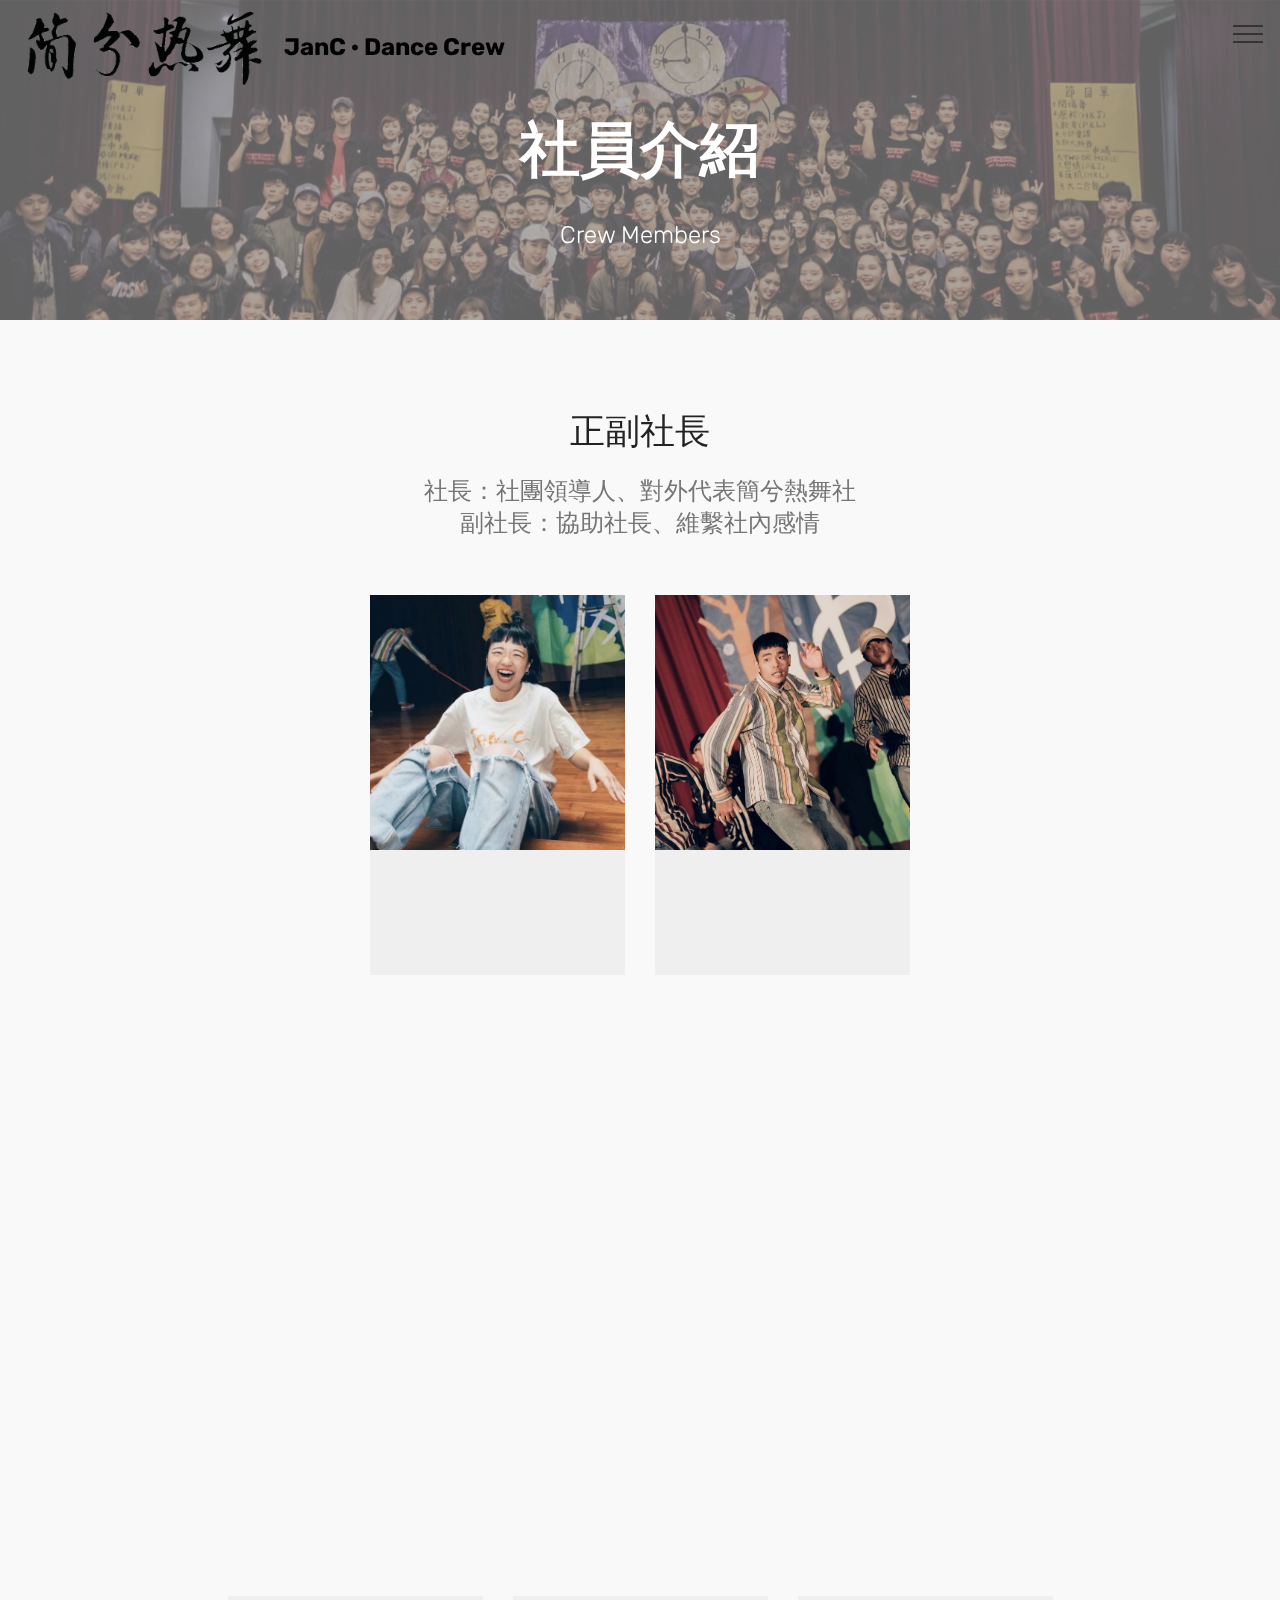
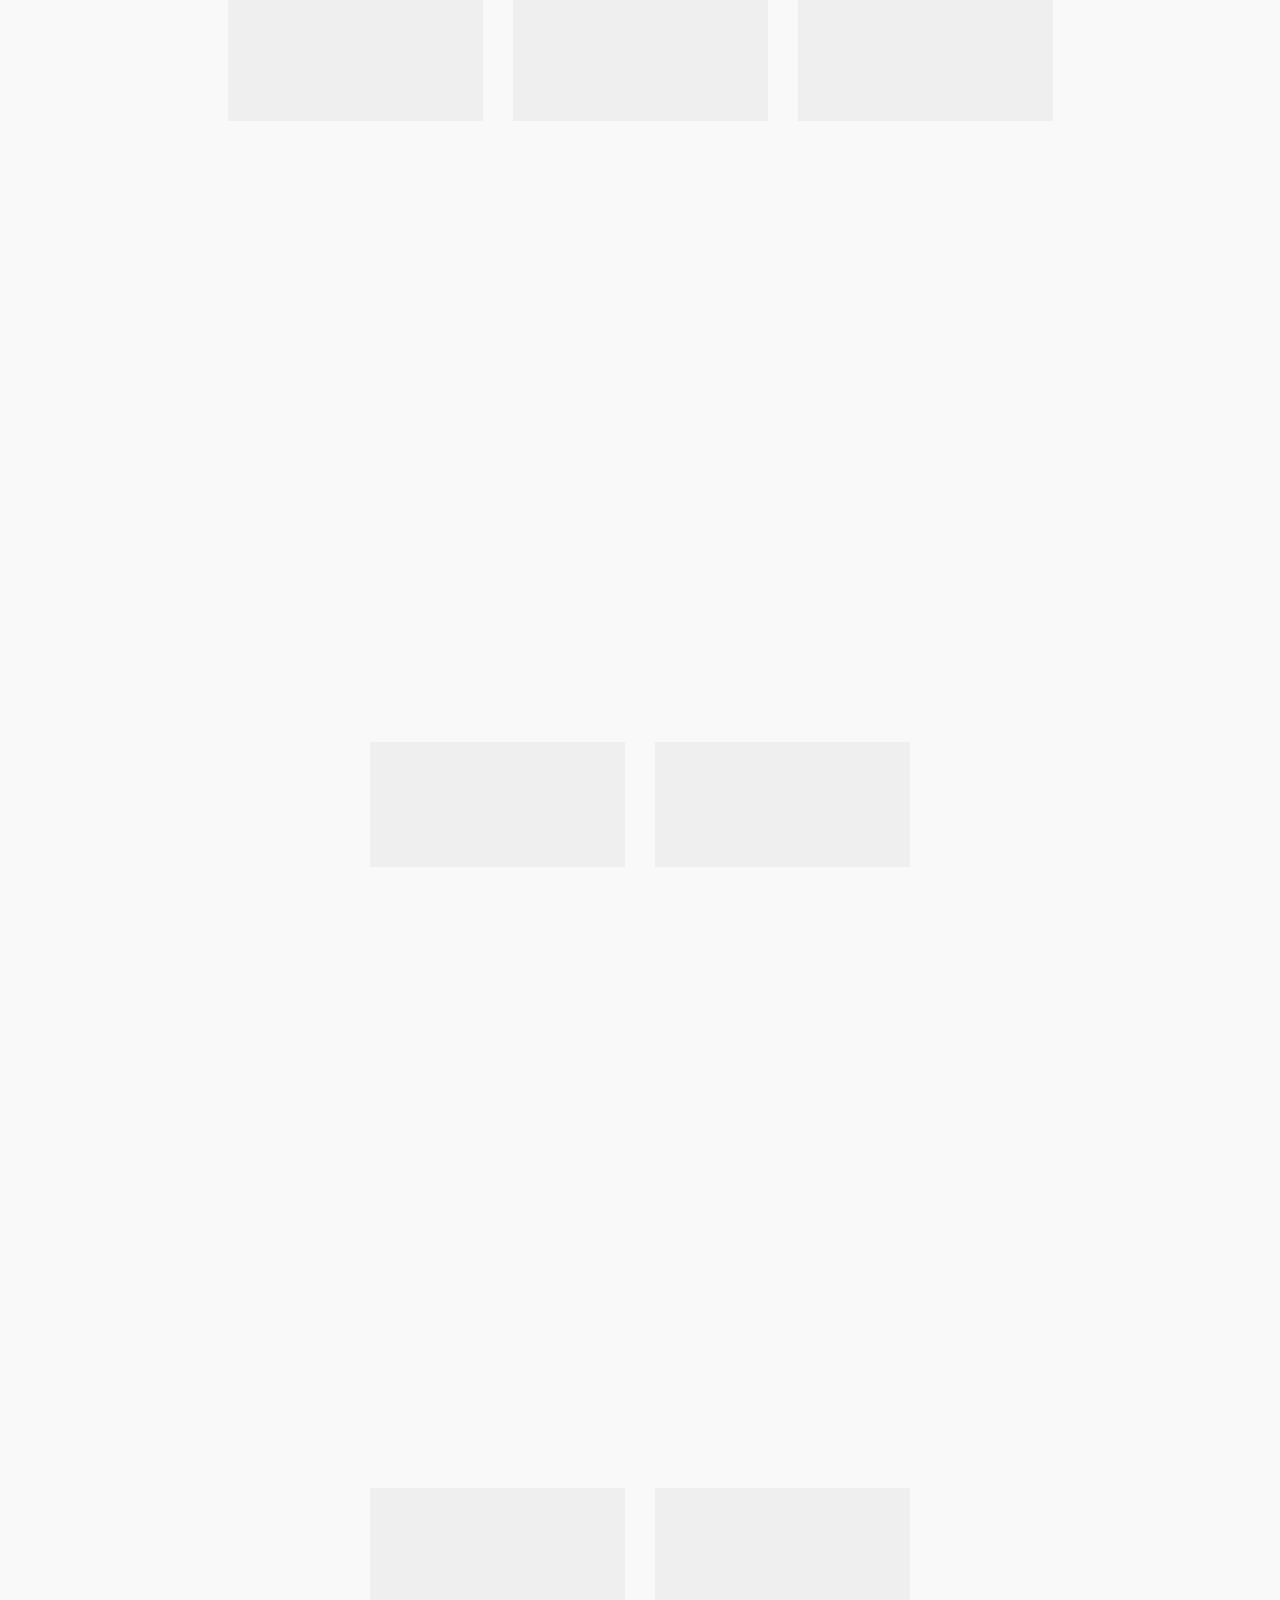
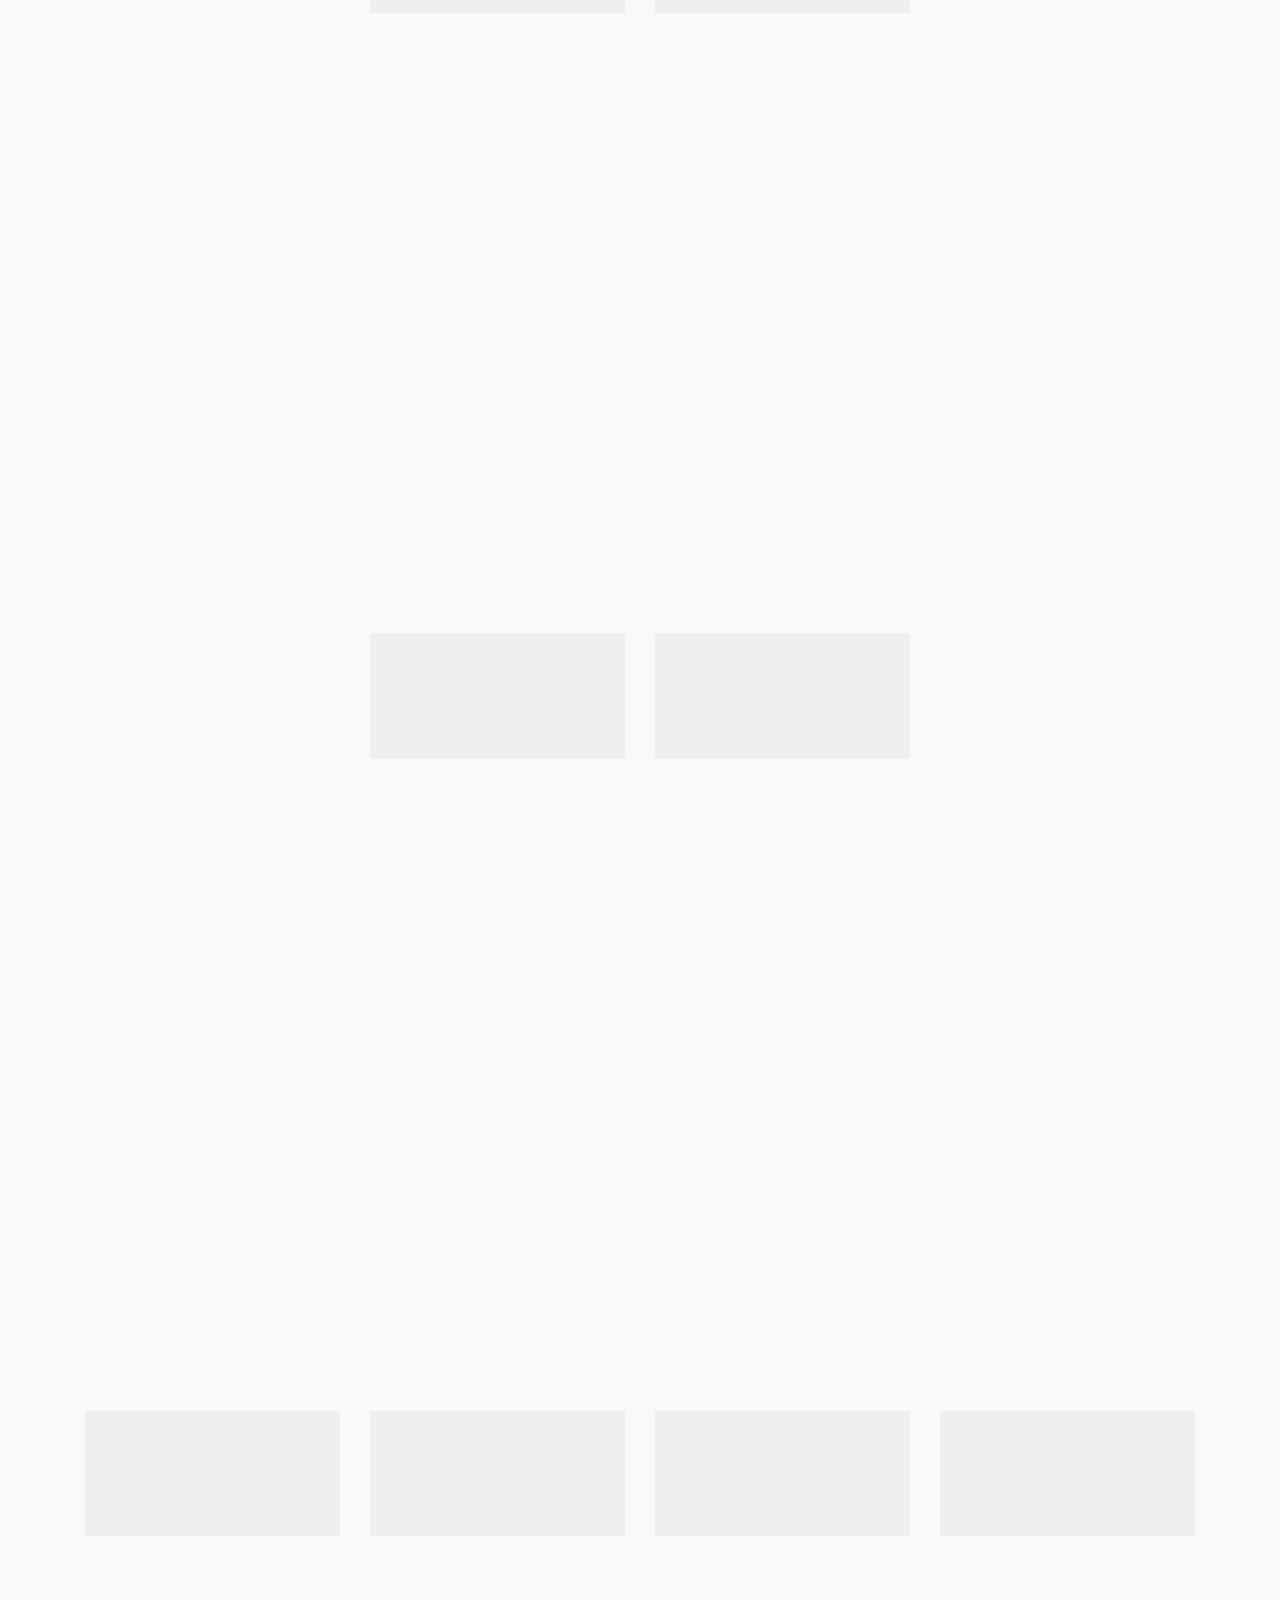
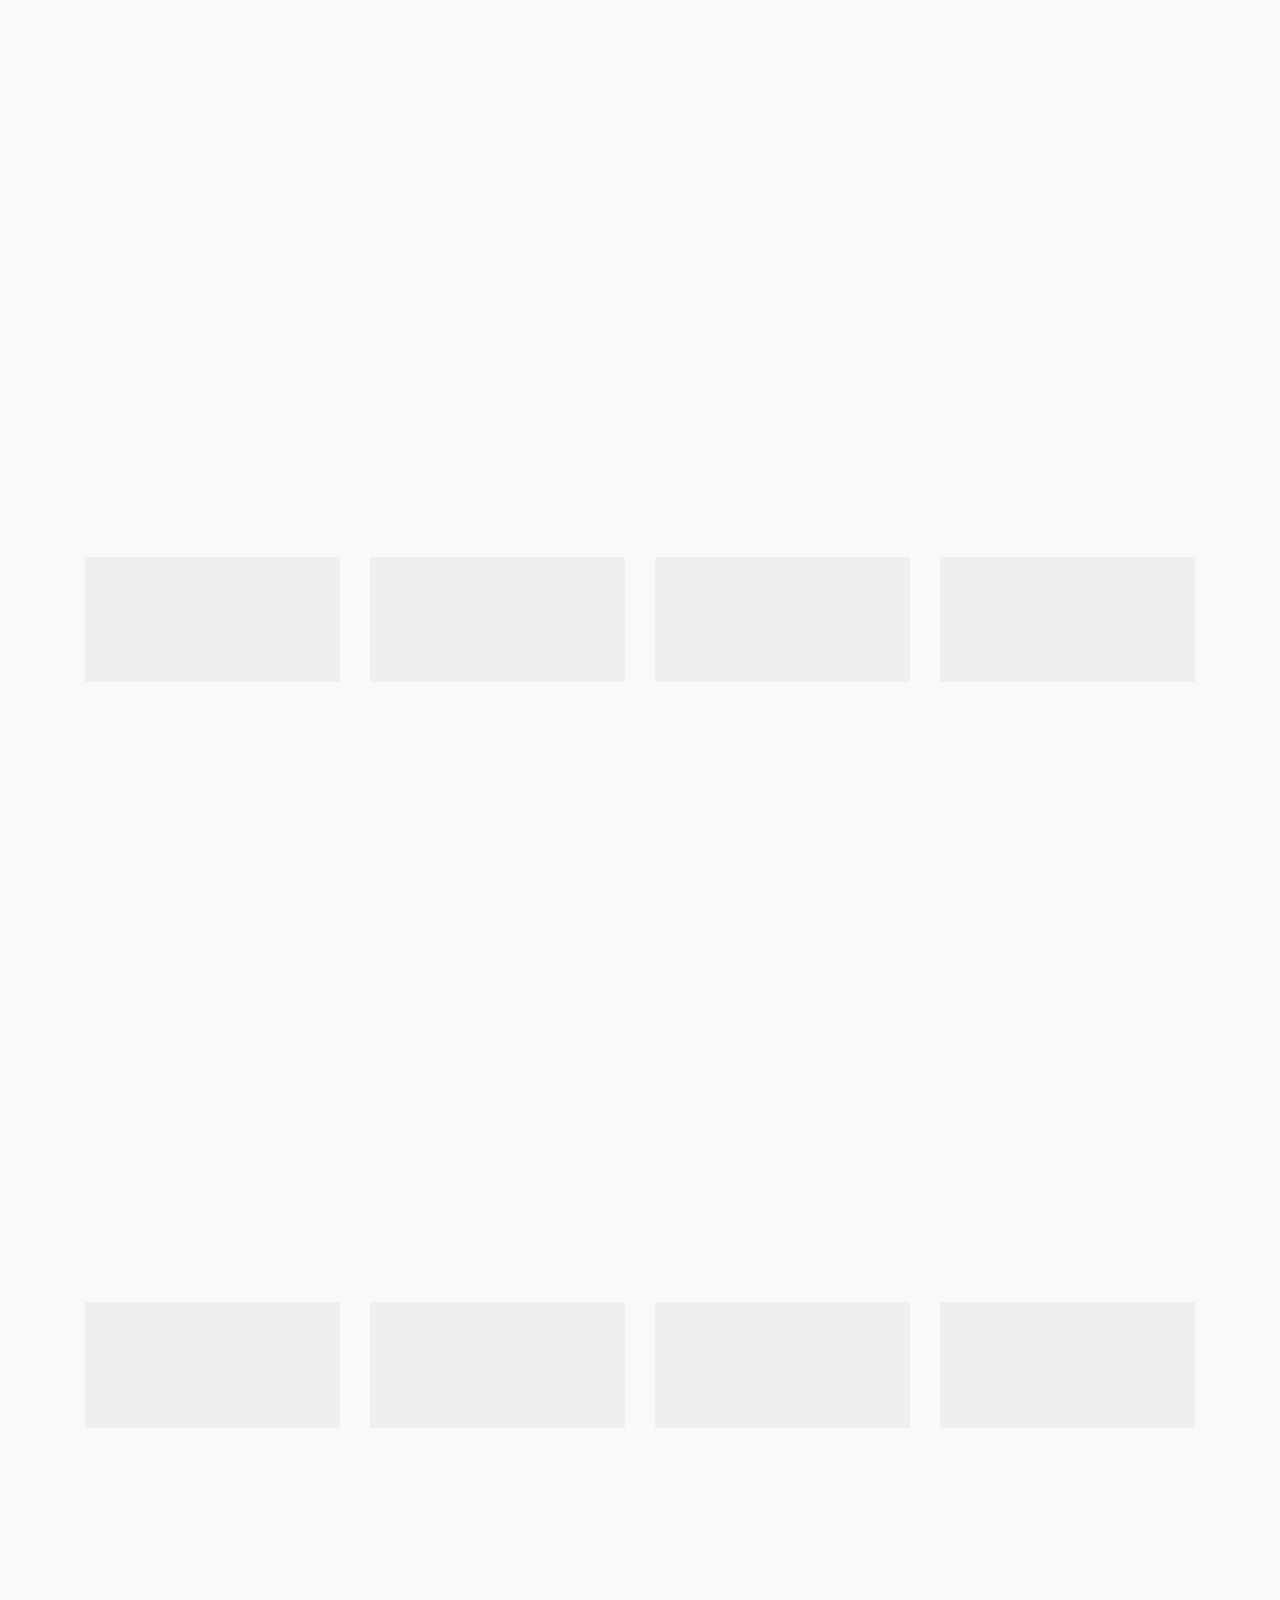
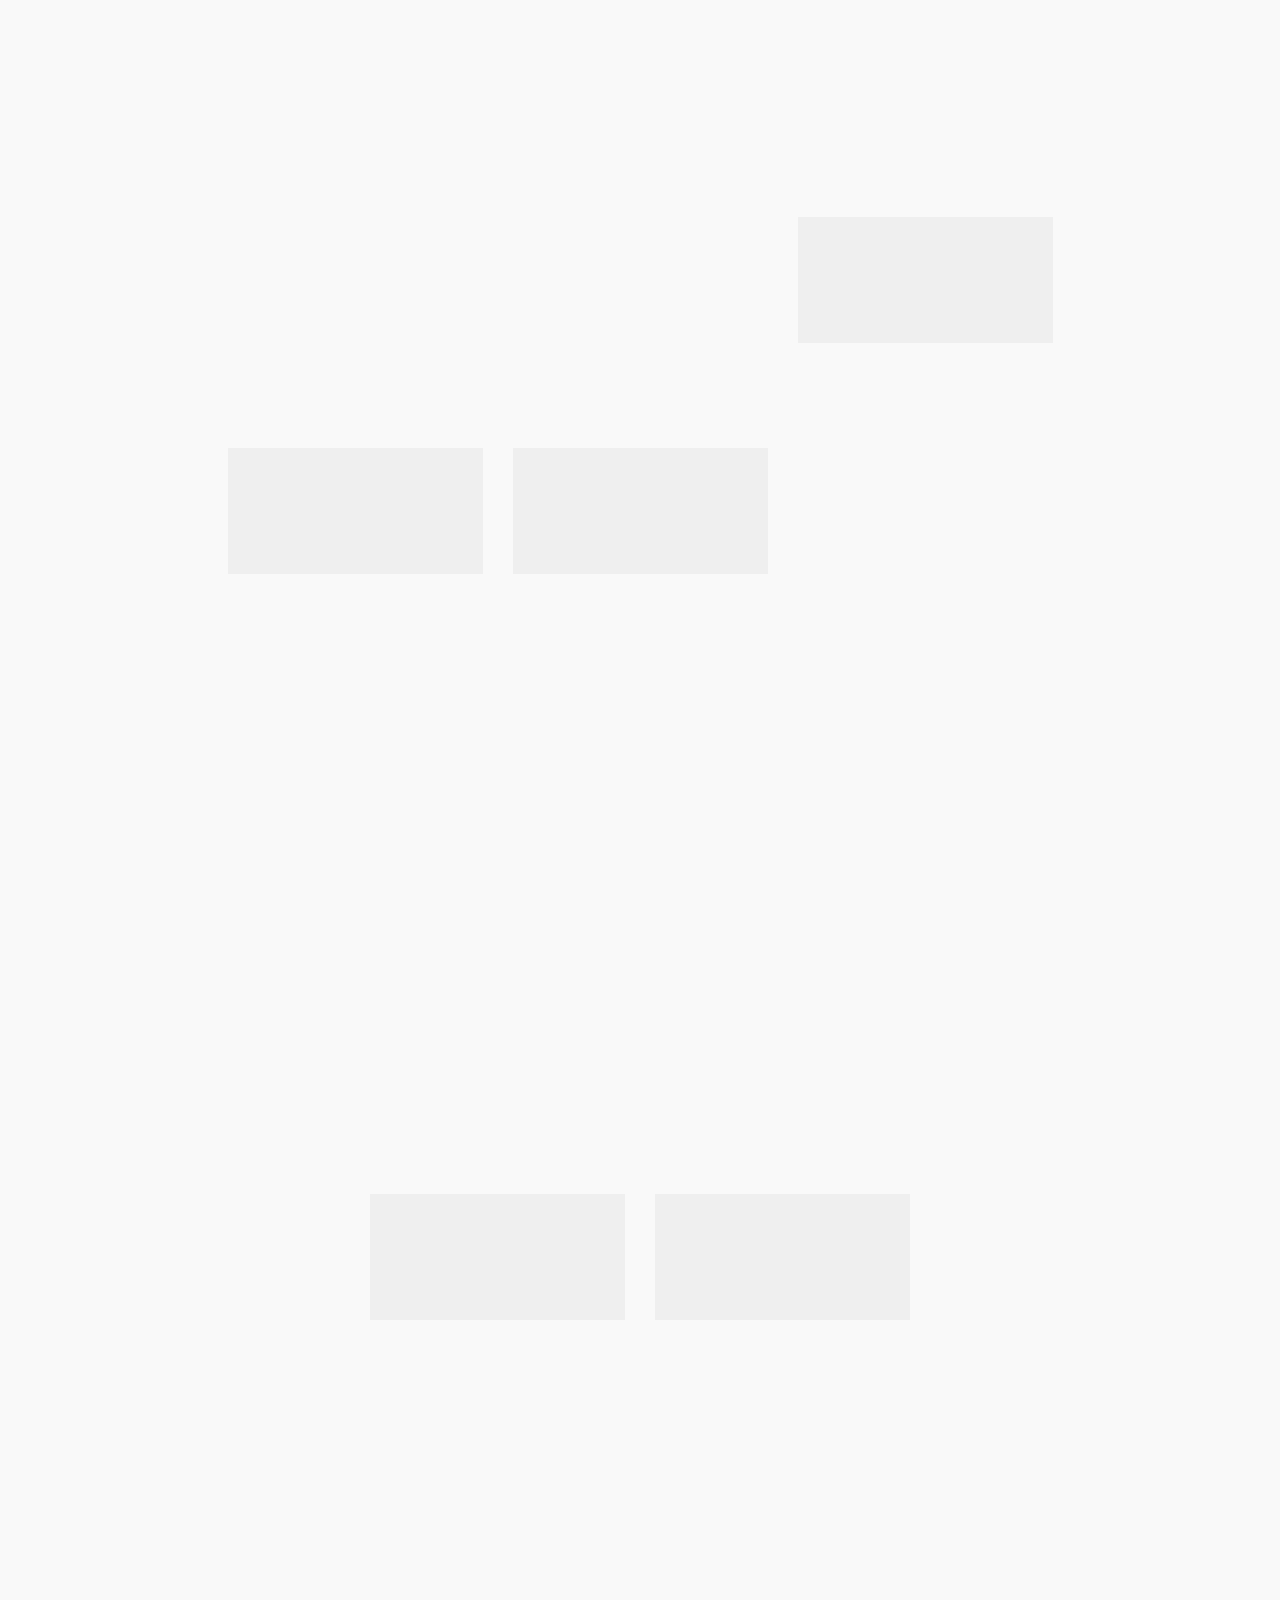
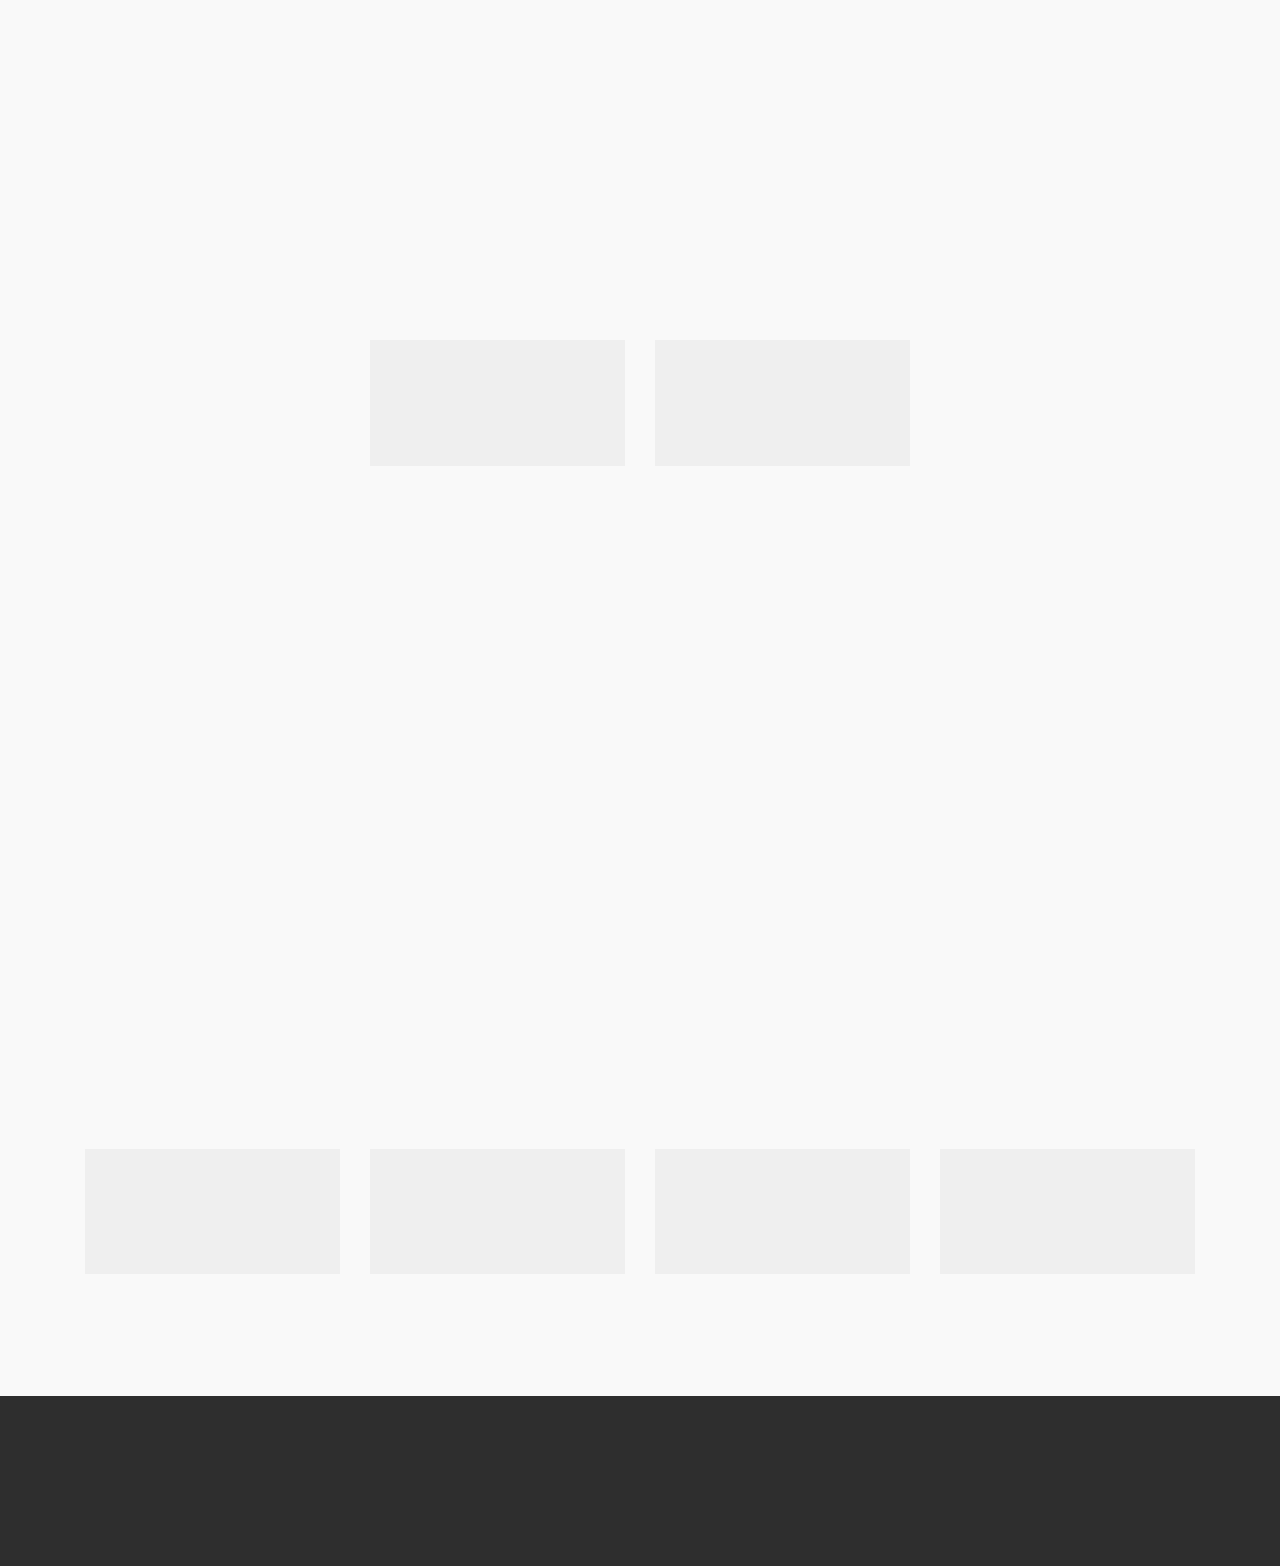
==== commit da315218: "first commit" ====
--- a/members.html
+++ b/members.html
@@ -41,7 +41,7 @@
             <div class="navbar-brand">
                 <span class="navbar-logo">
                     <a href="index.html">
-                        <img src="assets/images/logo-640x20122.png" alt="Mobirise" title="" style="height: 5rem;">
+                        <img src="assets/images/logo-640x2013.png" alt="Mobirise" title="" style="height: 5rem;">
                     </a>
                 </span>
                 <span class="navbar-caption-wrap"><a class="navbar-caption text-black display-5" href="index.html">
@@ -70,7 +70,7 @@
     </nav>
 </section>
 
-<section class="engine"><a href="https://mobirise.co/f">bootstrap builder</a></section><section class="mbr-section content5 cid-qGTPQHGMiy mbr-parallax-background" id="content5-1q">
+<section class="engine"><a href="https://mobirise.co/j">design a website for free</a></section><section class="mbr-section content5 cid-qGTPQHGMiy mbr-parallax-background" id="content5-1q">
 
     
 
--- a/assets/mobirise/css/mbr-additional.css
+++ b/assets/mobirise/css/mbr-additional.css
@@ -21,10 +21,10 @@
 }
 .display-1 {
   font-family: 'Rubik', sans-serif;
-  font-size: 4.25rem;
+  font-size: 3.75rem;
 }
 .display-1 > .mbr-iconfont {
-  font-size: 6.8rem;
+  font-size: 6rem;
 }
 .display-2 {
   font-family: 'Rubik', sans-serif;
@@ -61,9 +61,9 @@
 /* 0.65 - min scale variable, may vary */
 @media (max-width: 768px) {
   .display-1 {
-    font-size: 3.4rem;
-    font-size: calc( 2.1374999999999997rem + (4.25 - 2.1374999999999997) * ((100vw - 20rem) / (48 - 20)));
-    line-height: calc( 1.4 * (2.1374999999999997rem + (4.25 - 2.1374999999999997) * ((100vw - 20rem) / (48 - 20))));
+    font-size: 3rem;
+    font-size: calc( 1.9625rem + (3.75 - 1.9625) * ((100vw - 20rem) / (48 - 20)));
+    line-height: calc( 1.4 * (1.9625rem + (3.75 - 1.9625) * ((100vw - 20rem) / (48 - 20))));
   }
   .display-2 {
     font-size: 1.76rem;
@@ -1753,6 +1753,8 @@
   color: #c1c1c1 !important;
 }
 .cid-qGSx9UzHxd {
+  padding-top: 135px;
+  padding-bottom: 90px;
   background-image: url("../../../assets/images/-2018-01-16-4.48.45-2000x1250.png");
 }
 .cid-qGSXh6cjdu .modal-body .close {
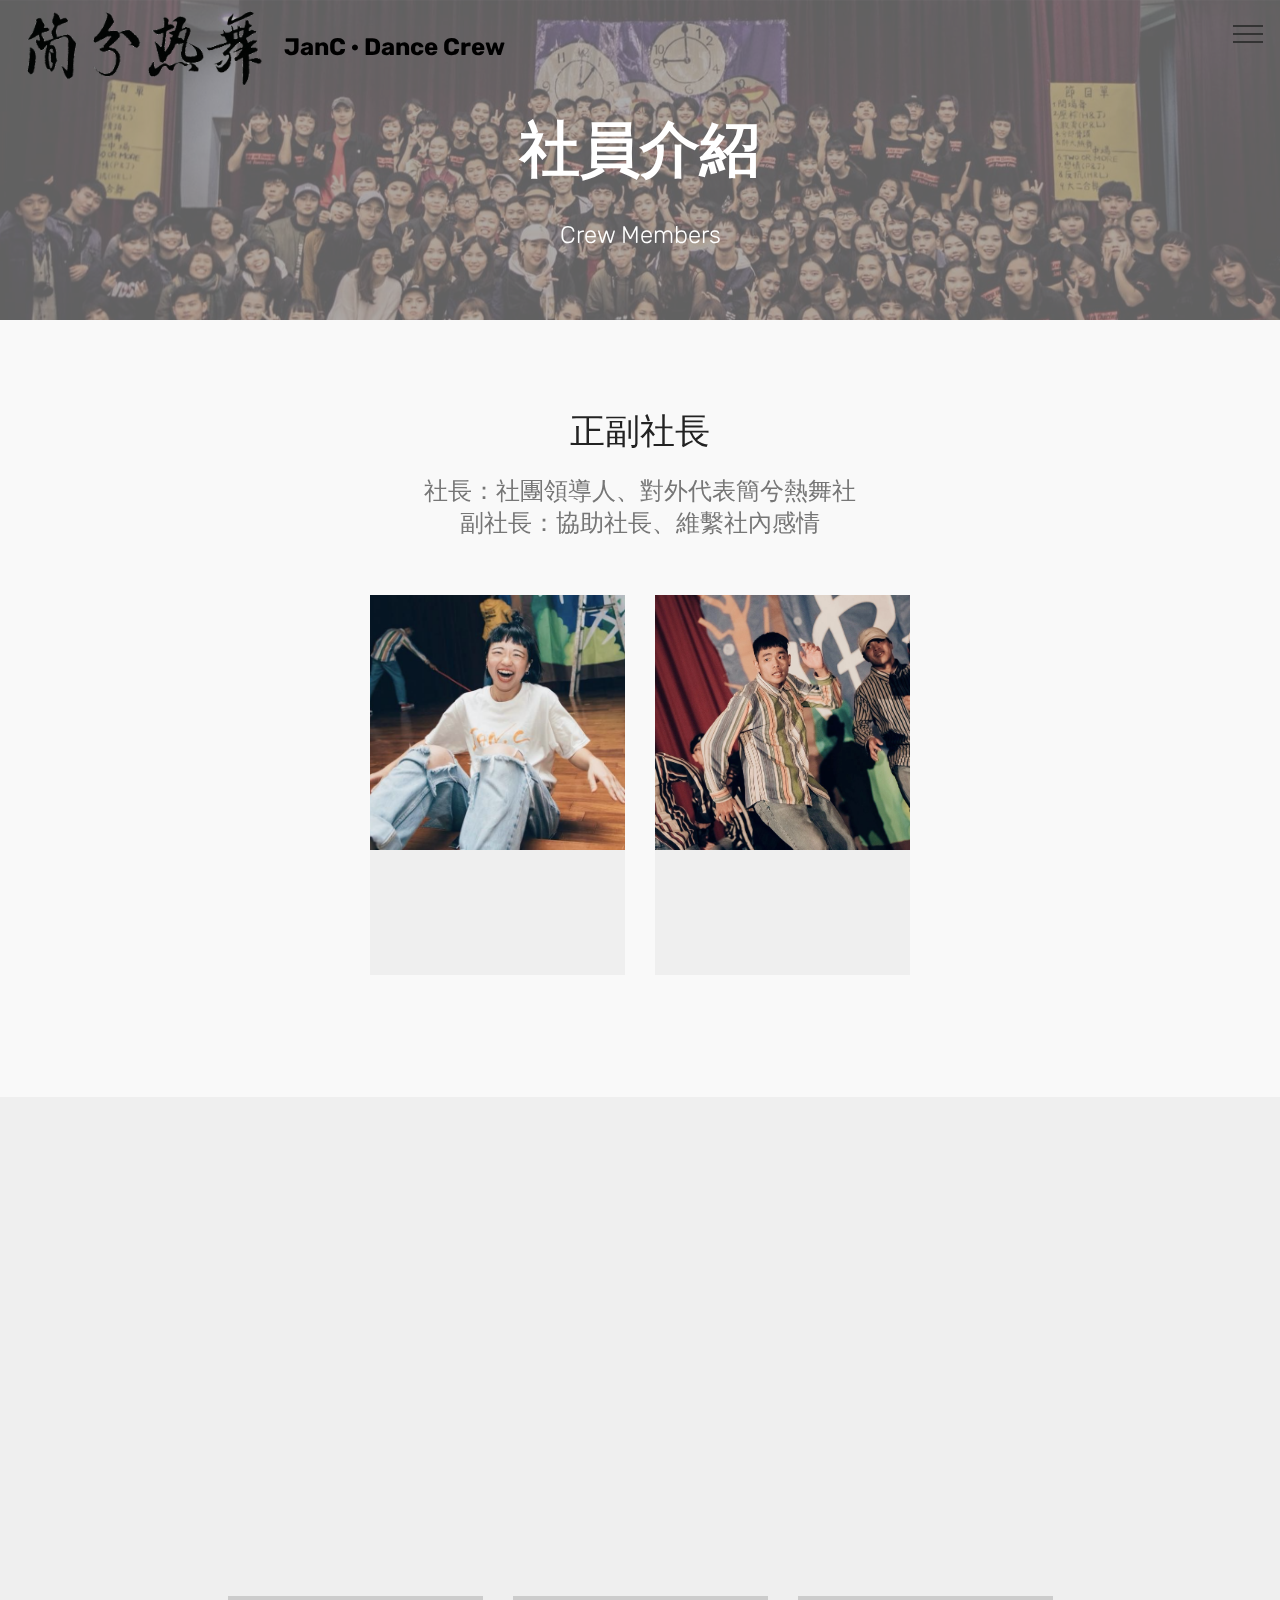
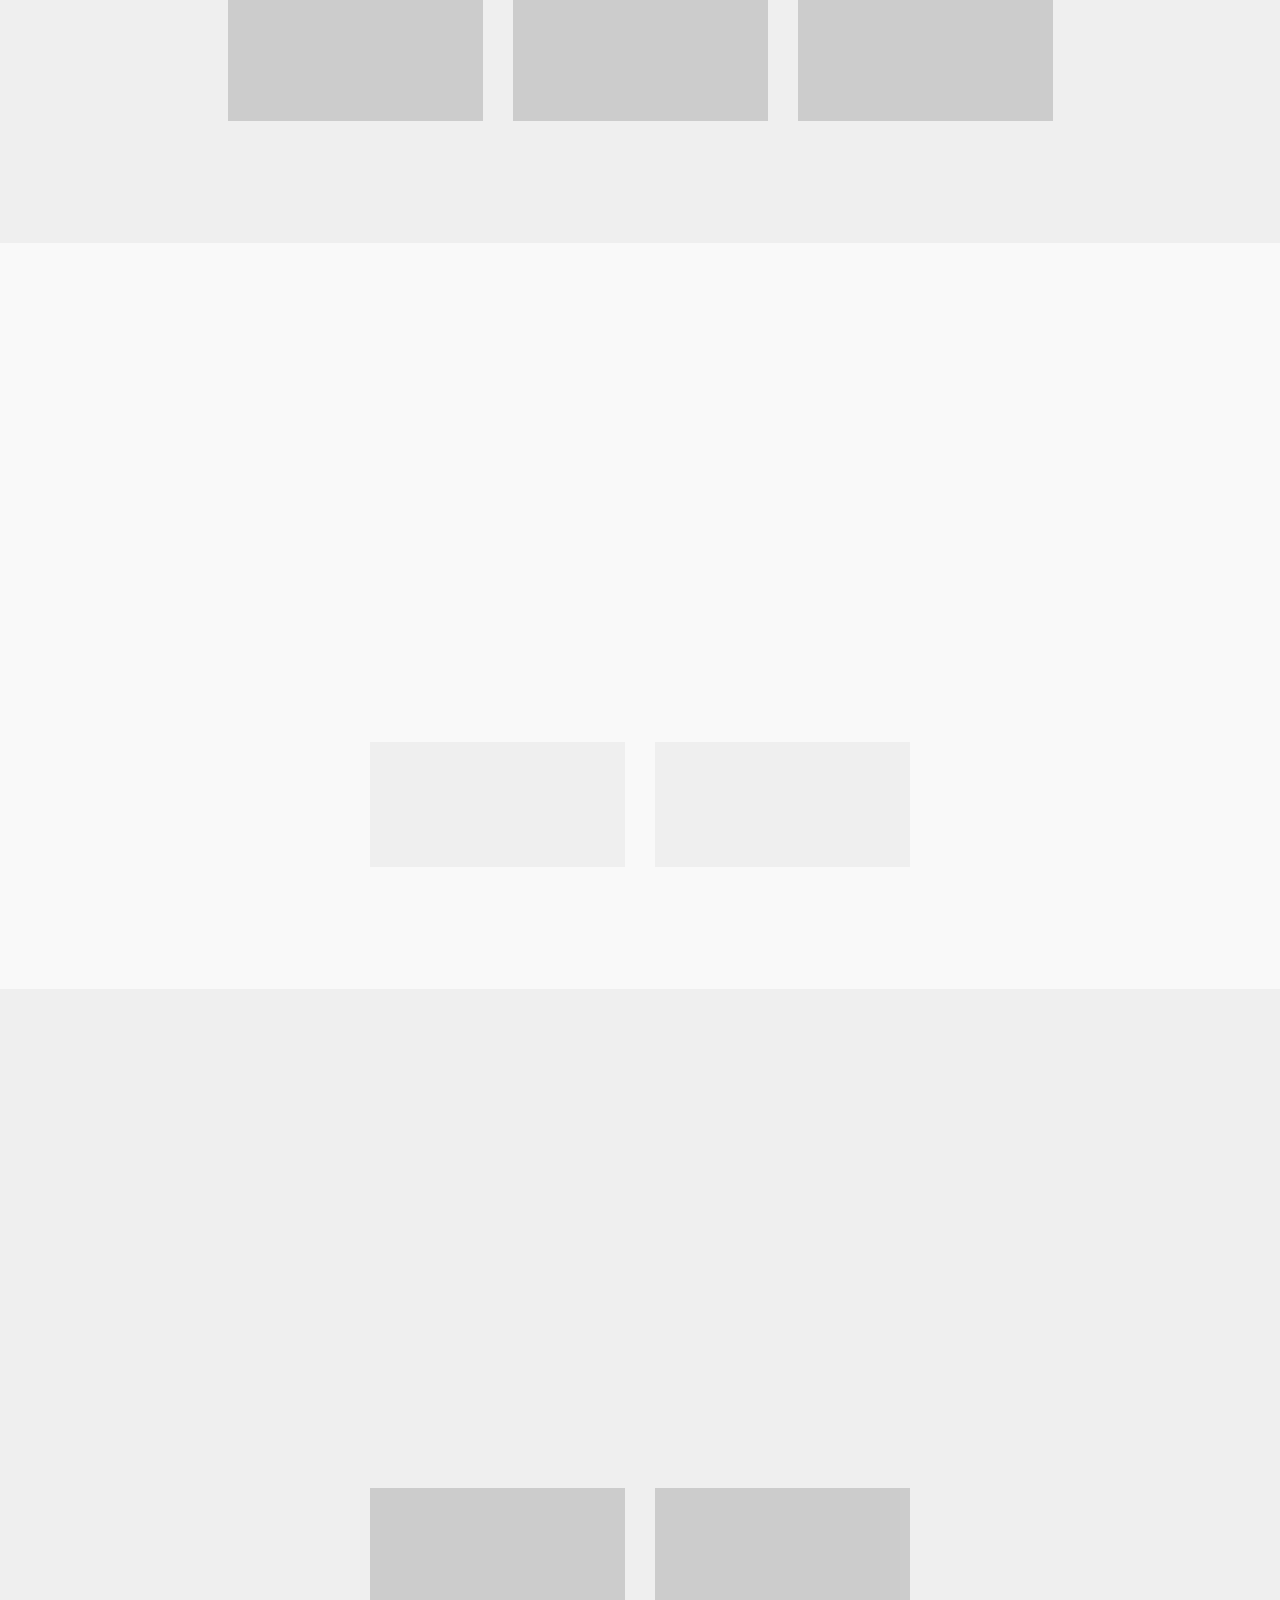
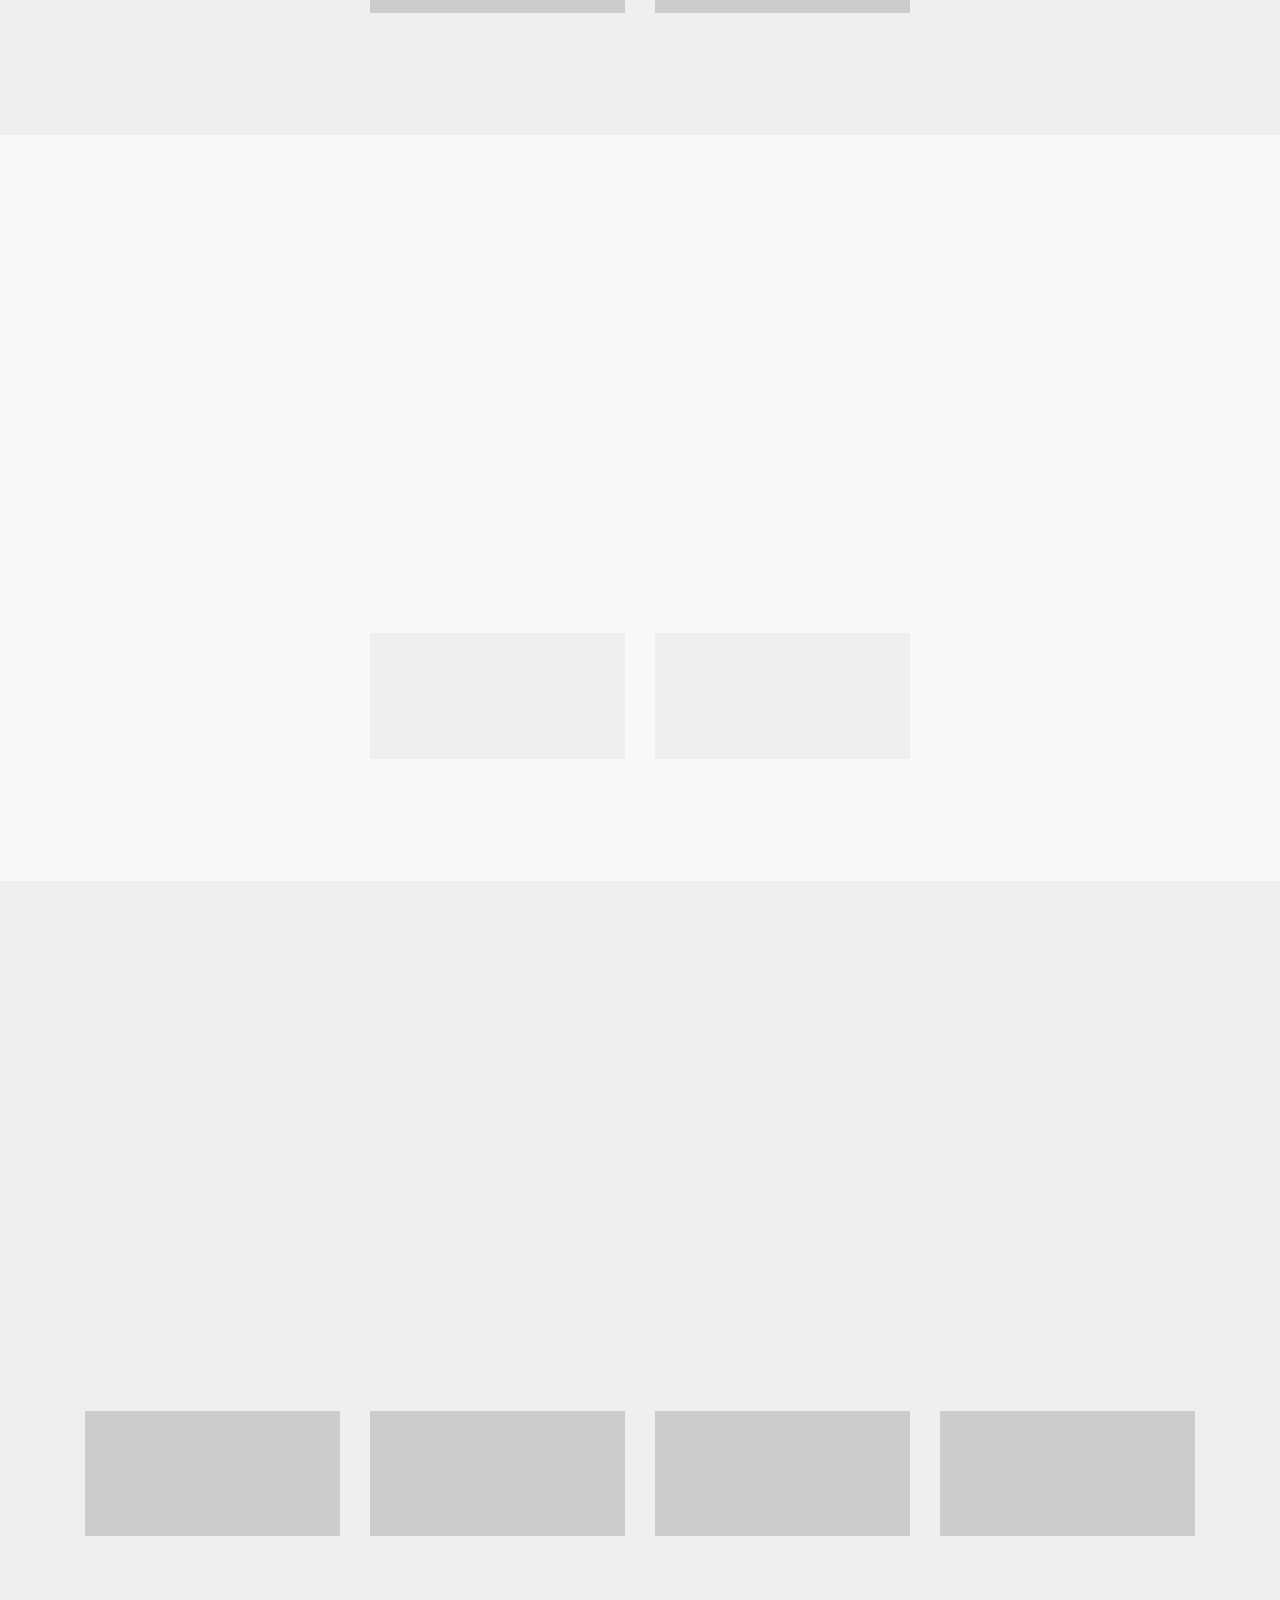
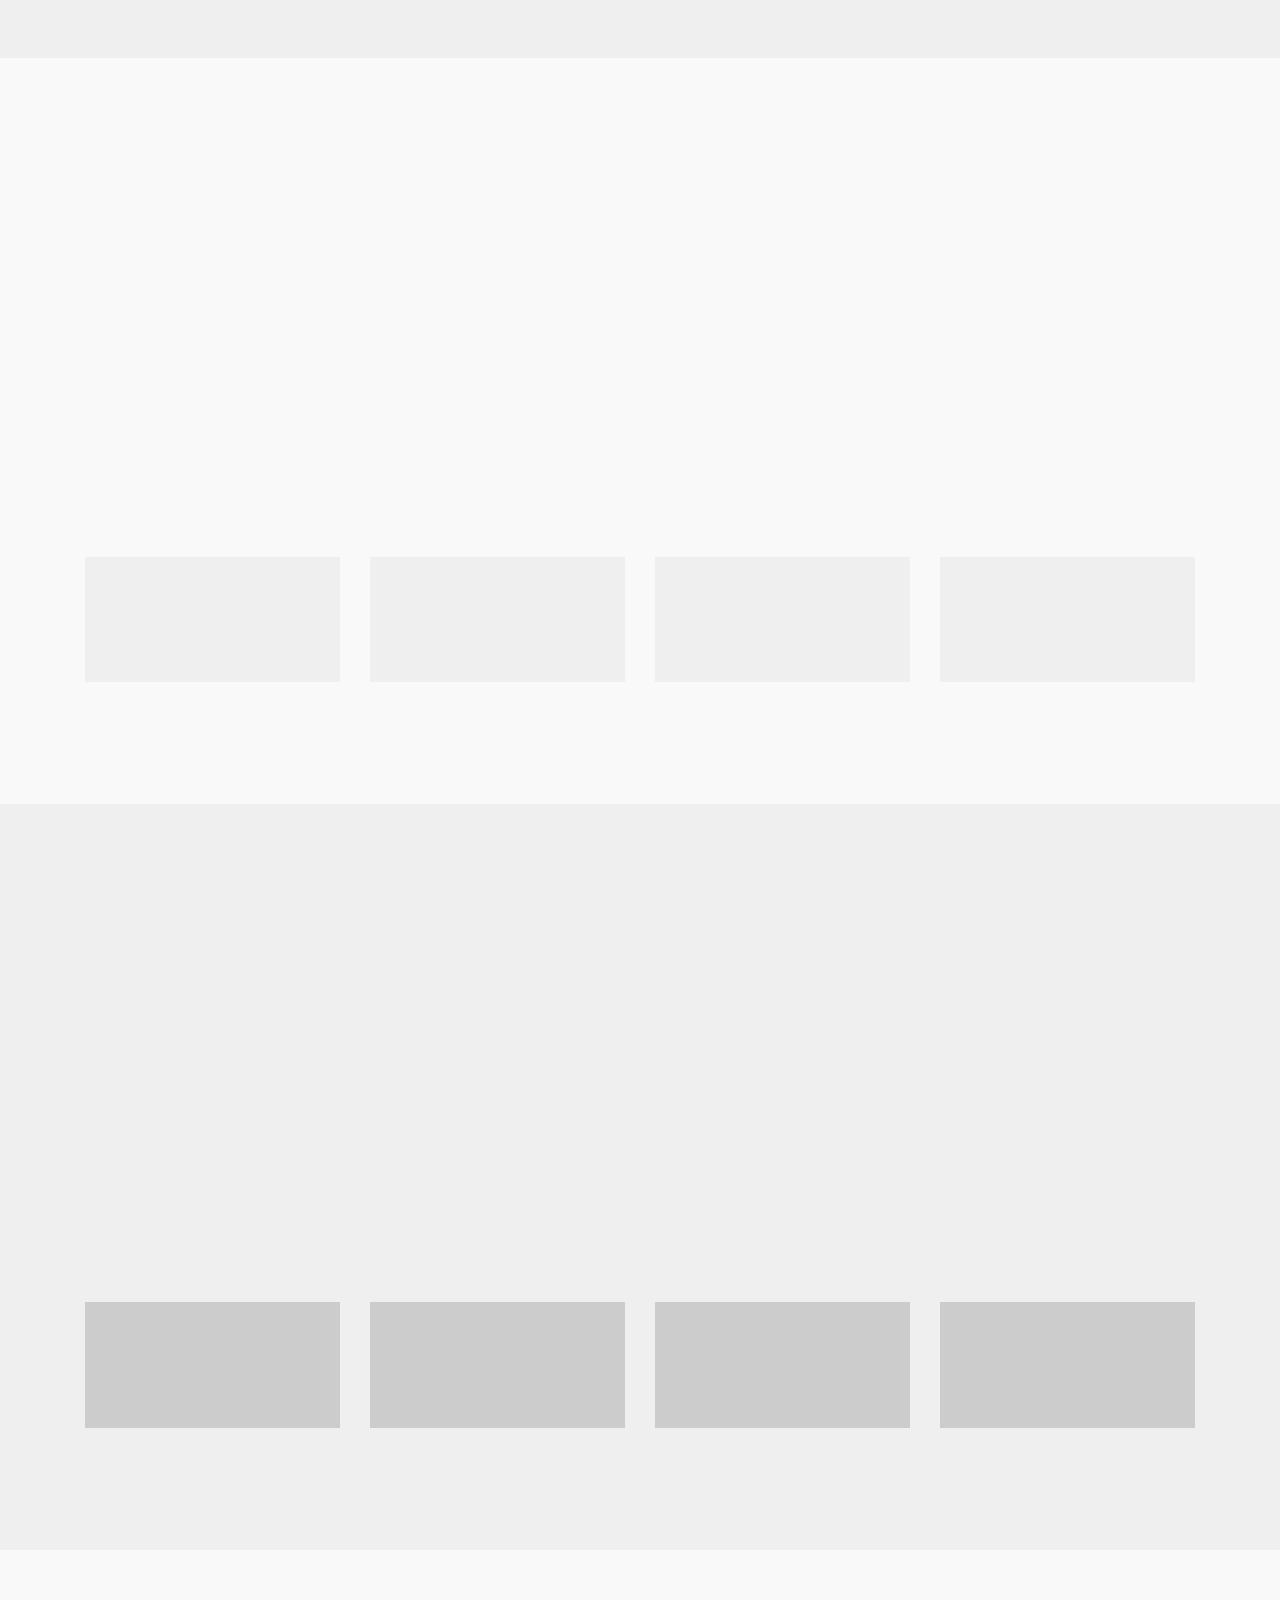
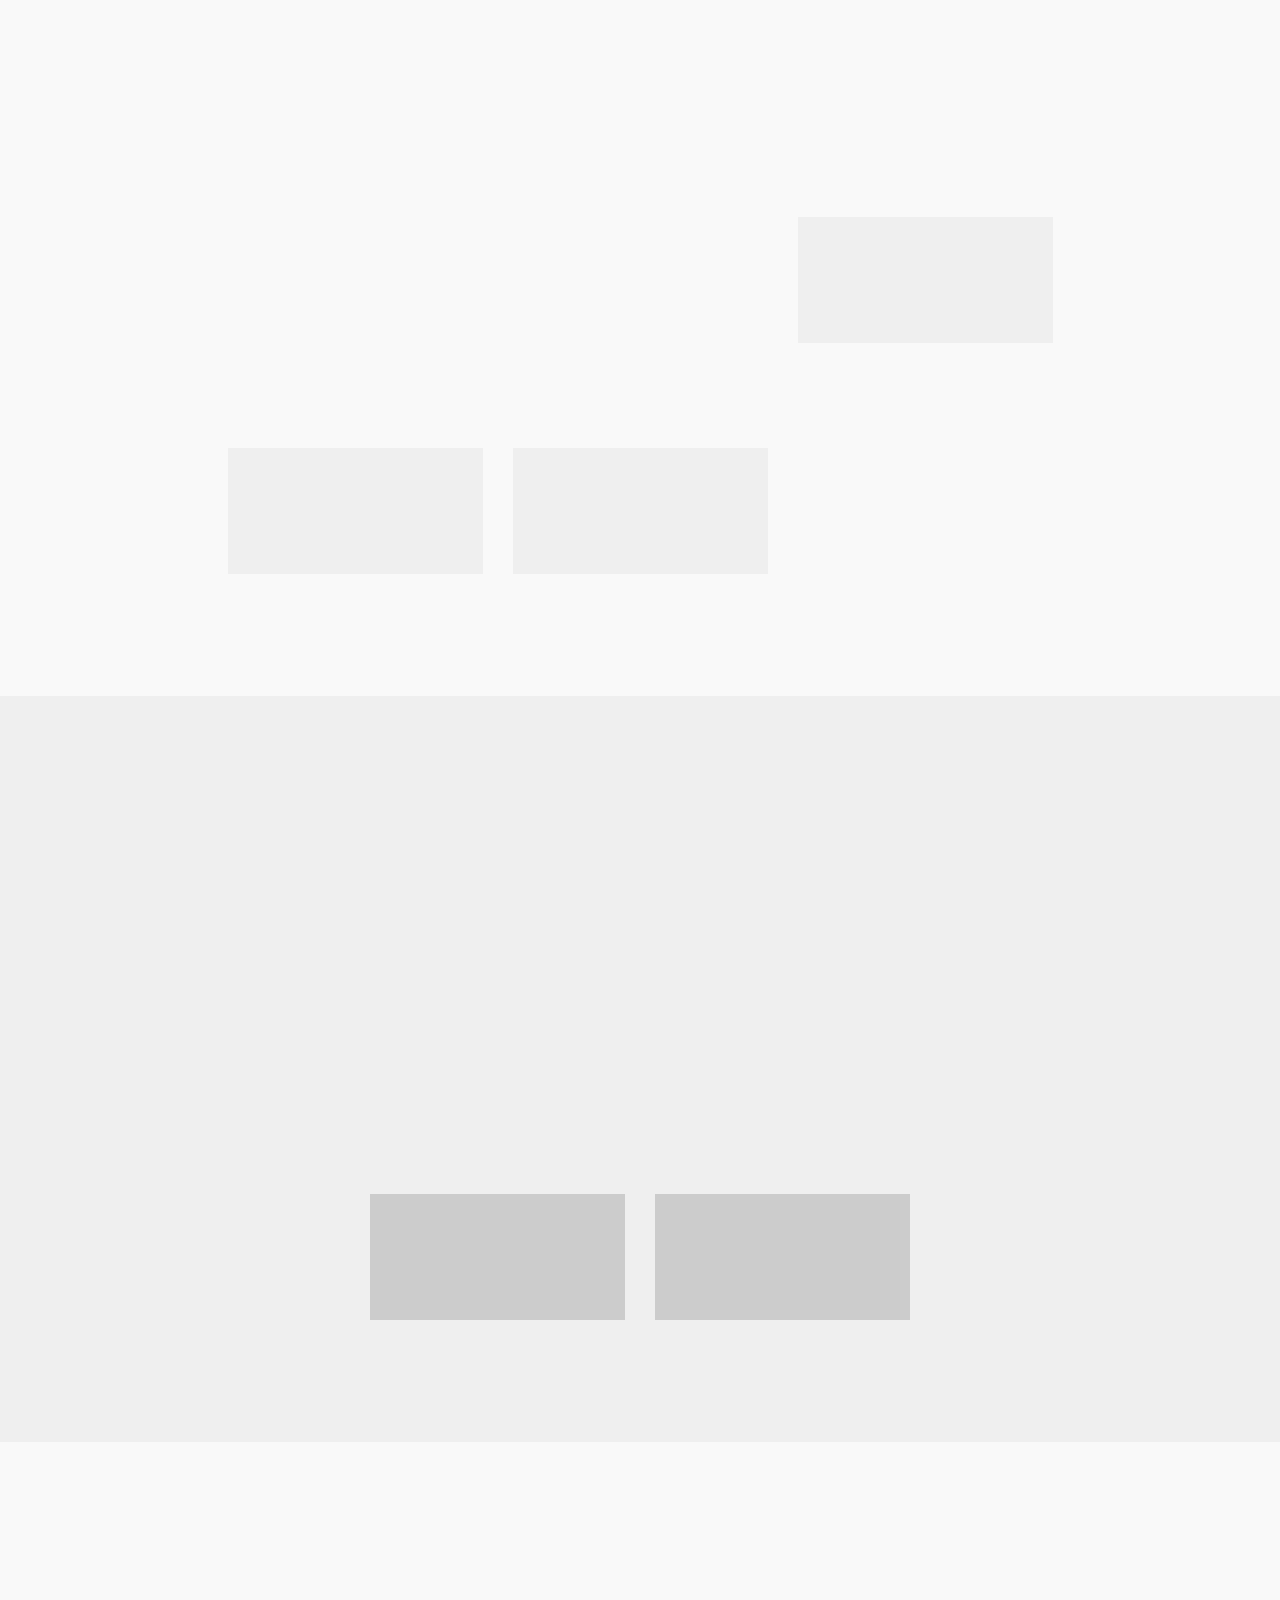
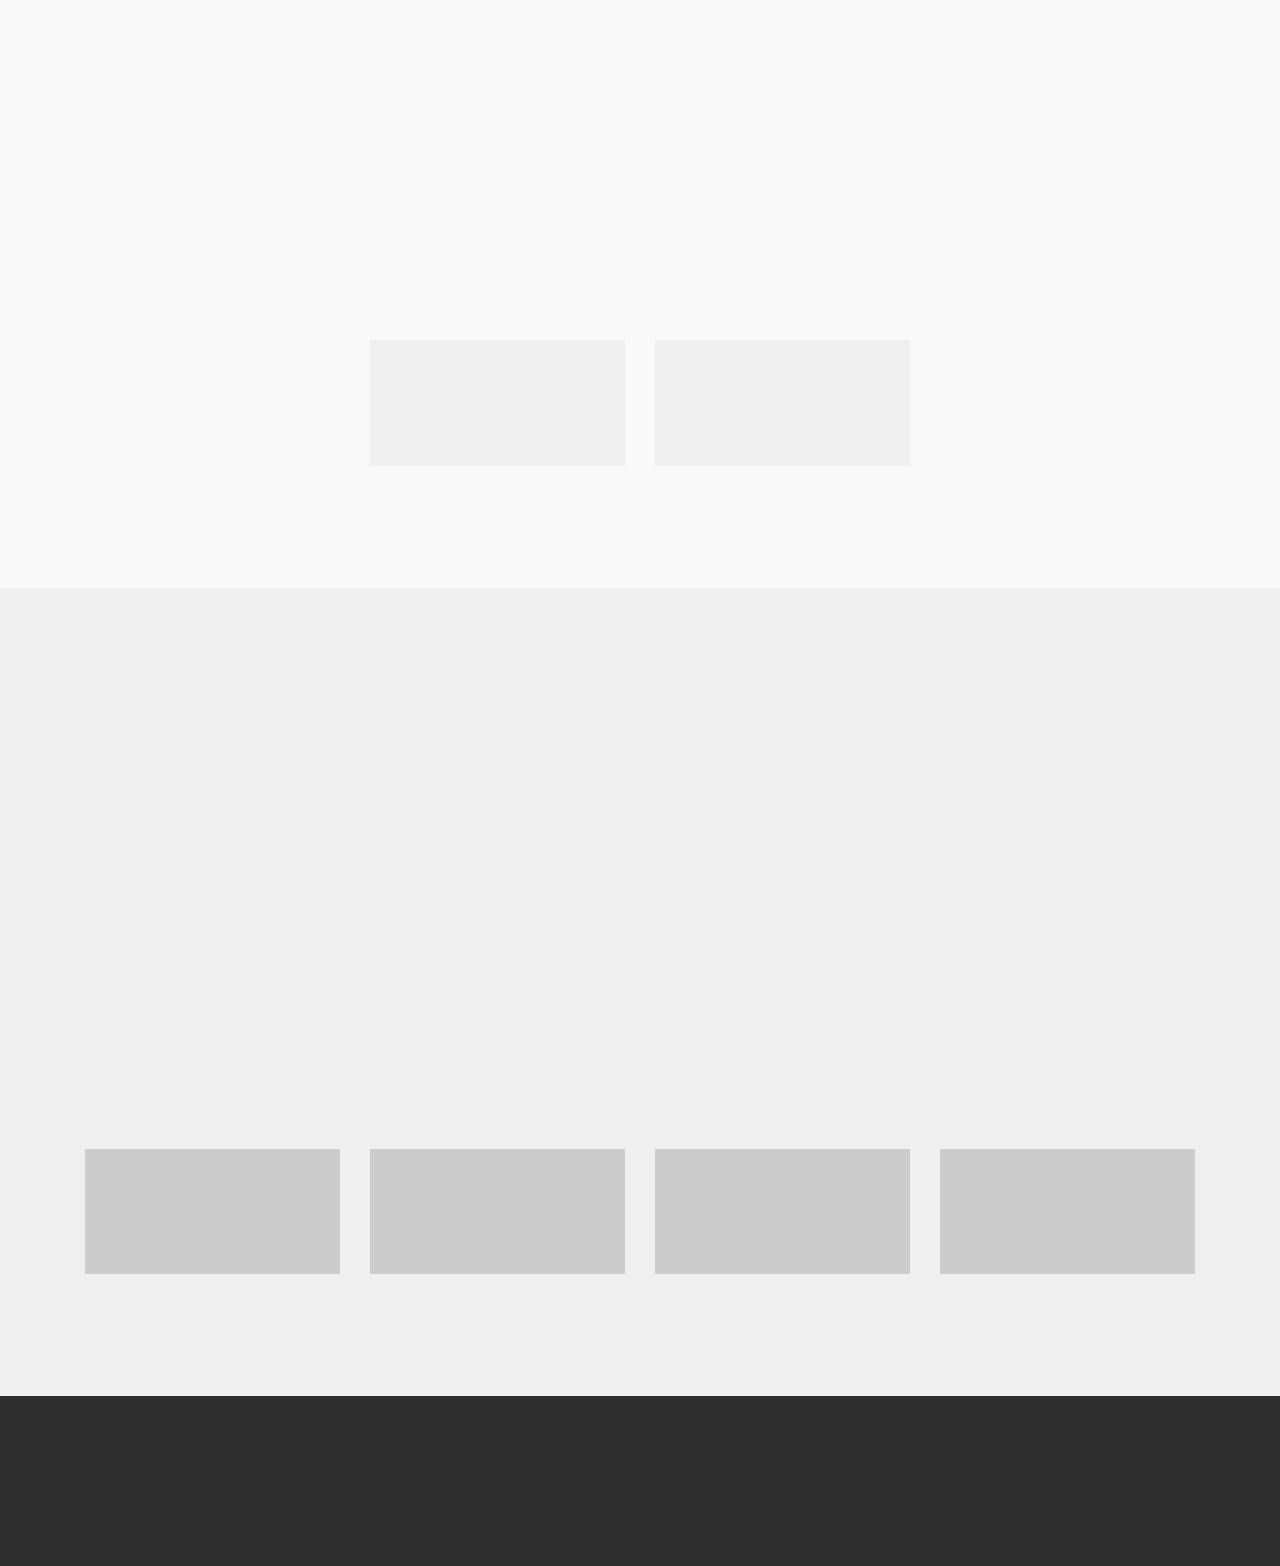
==== commit 998dc37a: "first commit" ====
--- a/members.html
+++ b/members.html
@@ -41,7 +41,7 @@
             <div class="navbar-brand">
                 <span class="navbar-logo">
                     <a href="index.html">
-                        <img src="assets/images/logo-640x2013.png" alt="Mobirise" title="" style="height: 5rem;">
+                        <img src="assets/images/logo-640x2014.png" alt="Mobirise" title="" style="height: 5rem;">
                     </a>
                 </span>
                 <span class="navbar-caption-wrap"><a class="navbar-caption text-black display-5" href="index.html">
@@ -70,7 +70,7 @@
     </nav>
 </section>
 
-<section class="engine"><a href="https://mobirise.co/j">design a website for free</a></section><section class="mbr-section content5 cid-qGTPQHGMiy mbr-parallax-background" id="content5-1q">
+<section class="engine"><a href="https://mobirise.co/h">how to make your own website for free</a></section><section class="mbr-section content5 cid-qGTPQHGMiy mbr-parallax-background" id="content5-1q">
 
     
 
--- a/assets/mobirise/css/mbr-additional.css
+++ b/assets/mobirise/css/mbr-additional.css
@@ -2673,7 +2673,7 @@
 .cid-qGTAij9b5R {
   padding-top: 90px;
   padding-bottom: 90px;
-  background-color: #f9f9f9;
+  background-color: #efefef;
 }
 .cid-qGTAij9b5R .mbr-section-subtitle {
   color: #767676;
@@ -2705,7 +2705,7 @@
   font-size: 17px;
 }
 .cid-qGTAij9b5R .team-item .item-caption {
-  background: #efefef;
+  background: #cccccc;
 }
 .cid-qGTAjbDcwn {
   padding-top: 90px;
@@ -2747,7 +2747,7 @@
 .cid-qGTAjBkRUm {
   padding-top: 90px;
   padding-bottom: 90px;
-  background-color: #f9f9f9;
+  background-color: #efefef;
 }
 .cid-qGTAjBkRUm .mbr-section-subtitle {
   color: #767676;
@@ -2779,7 +2779,7 @@
   font-size: 17px;
 }
 .cid-qGTAjBkRUm .team-item .item-caption {
-  background: #efefef;
+  background: #cccccc;
 }
 .cid-qGTAjWE9Fa {
   padding-top: 90px;
@@ -2821,7 +2821,7 @@
 .cid-qGTAklCsrU {
   padding-top: 90px;
   padding-bottom: 90px;
-  background-color: #f9f9f9;
+  background-color: #efefef;
 }
 .cid-qGTAklCsrU .mbr-section-subtitle {
   color: #767676;
@@ -2853,7 +2853,7 @@
   font-size: 17px;
 }
 .cid-qGTAklCsrU .team-item .item-caption {
-  background: #efefef;
+  background: #cccccc;
 }
 .cid-qGTAkHepO2 {
   padding-top: 90px;
@@ -2895,7 +2895,7 @@
 .cid-qGTAl3xGds {
   padding-top: 90px;
   padding-bottom: 90px;
-  background-color: #f9f9f9;
+  background-color: #efefef;
 }
 .cid-qGTAl3xGds .mbr-section-subtitle {
   color: #767676;
@@ -2927,7 +2927,7 @@
   font-size: 17px;
 }
 .cid-qGTAl3xGds .team-item .item-caption {
-  background: #efefef;
+  background: #cccccc;
 }
 .cid-qGTAlruIYE {
   padding-top: 90px;
@@ -2969,7 +2969,7 @@
 .cid-qGTAlNwoUs {
   padding-top: 90px;
   padding-bottom: 90px;
-  background-color: #f9f9f9;
+  background-color: #efefef;
 }
 .cid-qGTAlNwoUs .mbr-section-subtitle {
   color: #767676;
@@ -3001,7 +3001,7 @@
   font-size: 17px;
 }
 .cid-qGTAlNwoUs .team-item .item-caption {
-  background: #efefef;
+  background: #cccccc;
 }
 .cid-qGTAm8ztOz {
   padding-top: 90px;
@@ -3043,7 +3043,7 @@
 .cid-qGTAmvBBoH {
   padding-top: 90px;
   padding-bottom: 90px;
-  background-color: #f9f9f9;
+  background-color: #efefef;
 }
 .cid-qGTAmvBBoH .mbr-section-subtitle {
   color: #767676;
@@ -3075,7 +3075,7 @@
   font-size: 17px;
 }
 .cid-qGTAmvBBoH .team-item .item-caption {
-  background: #efefef;
+  background: #cccccc;
 }
 .cid-qGV2v5Wozr {
   padding-top: 30px;
